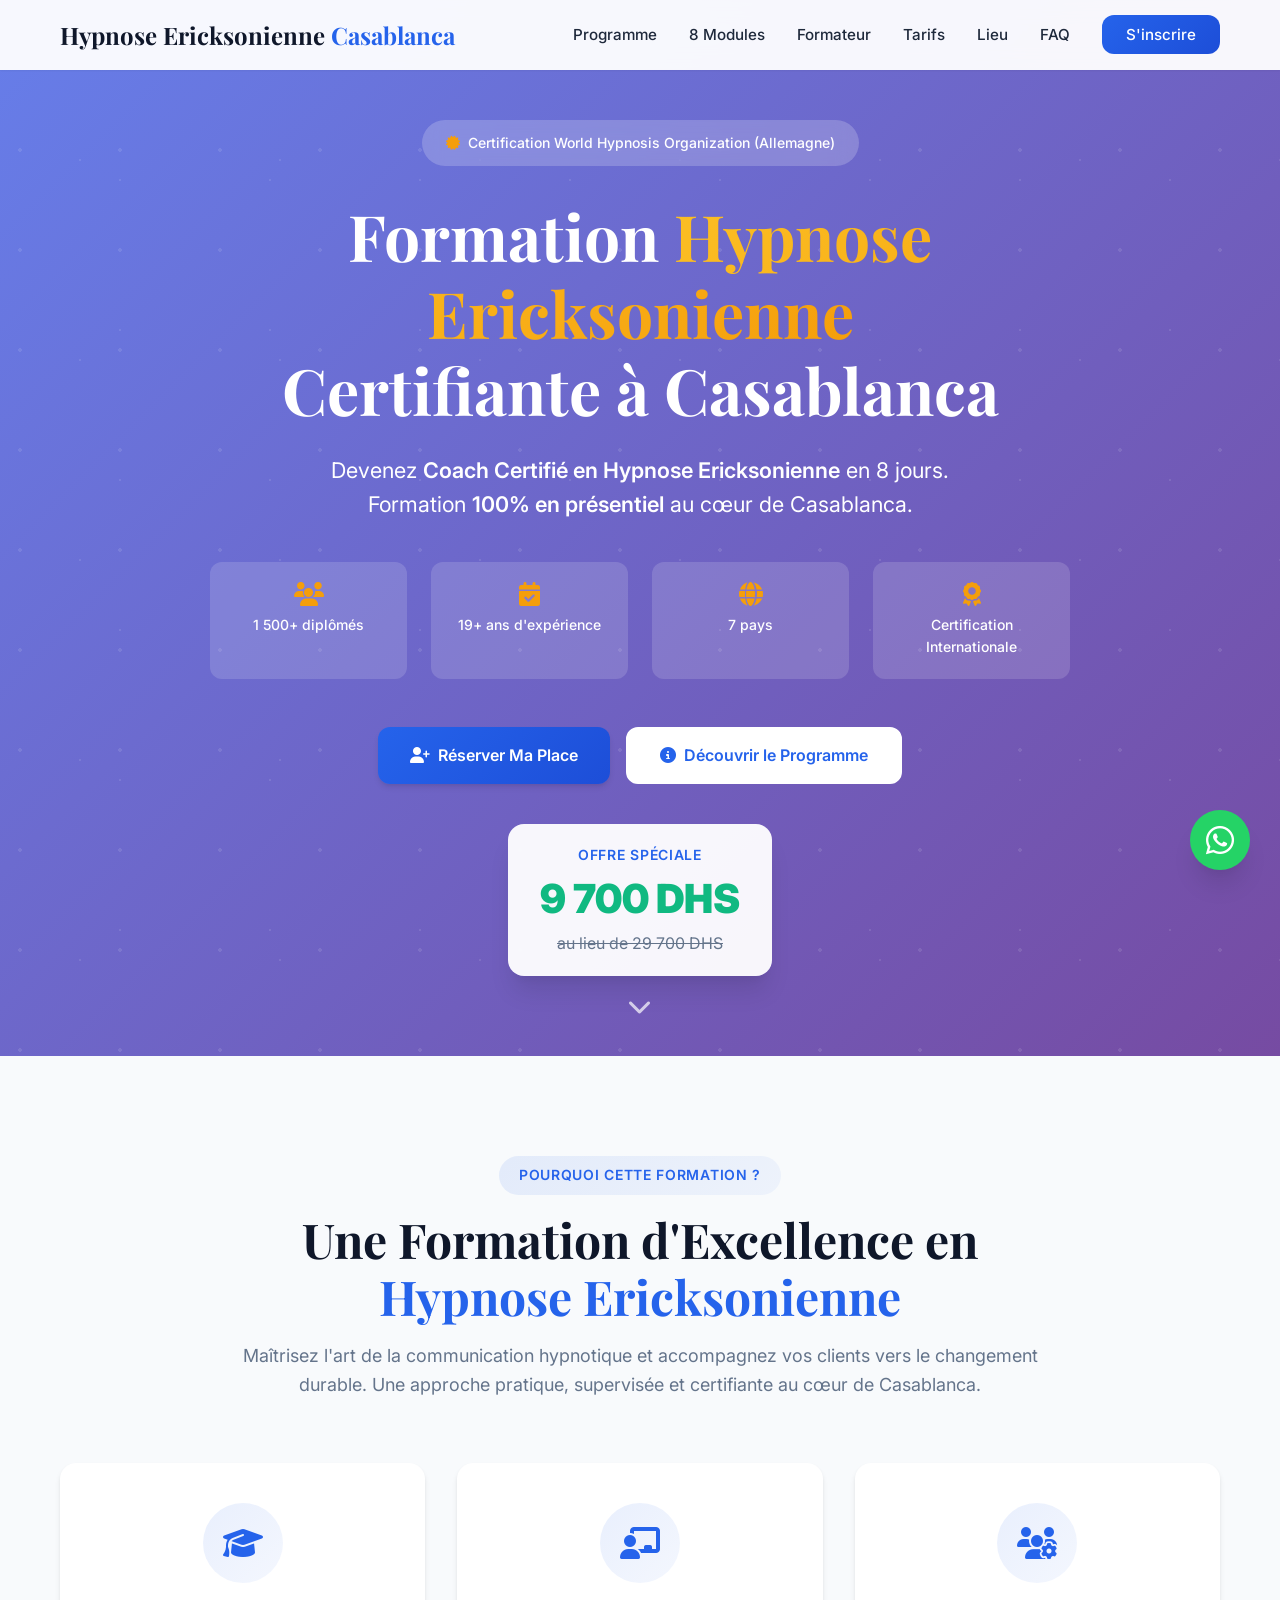
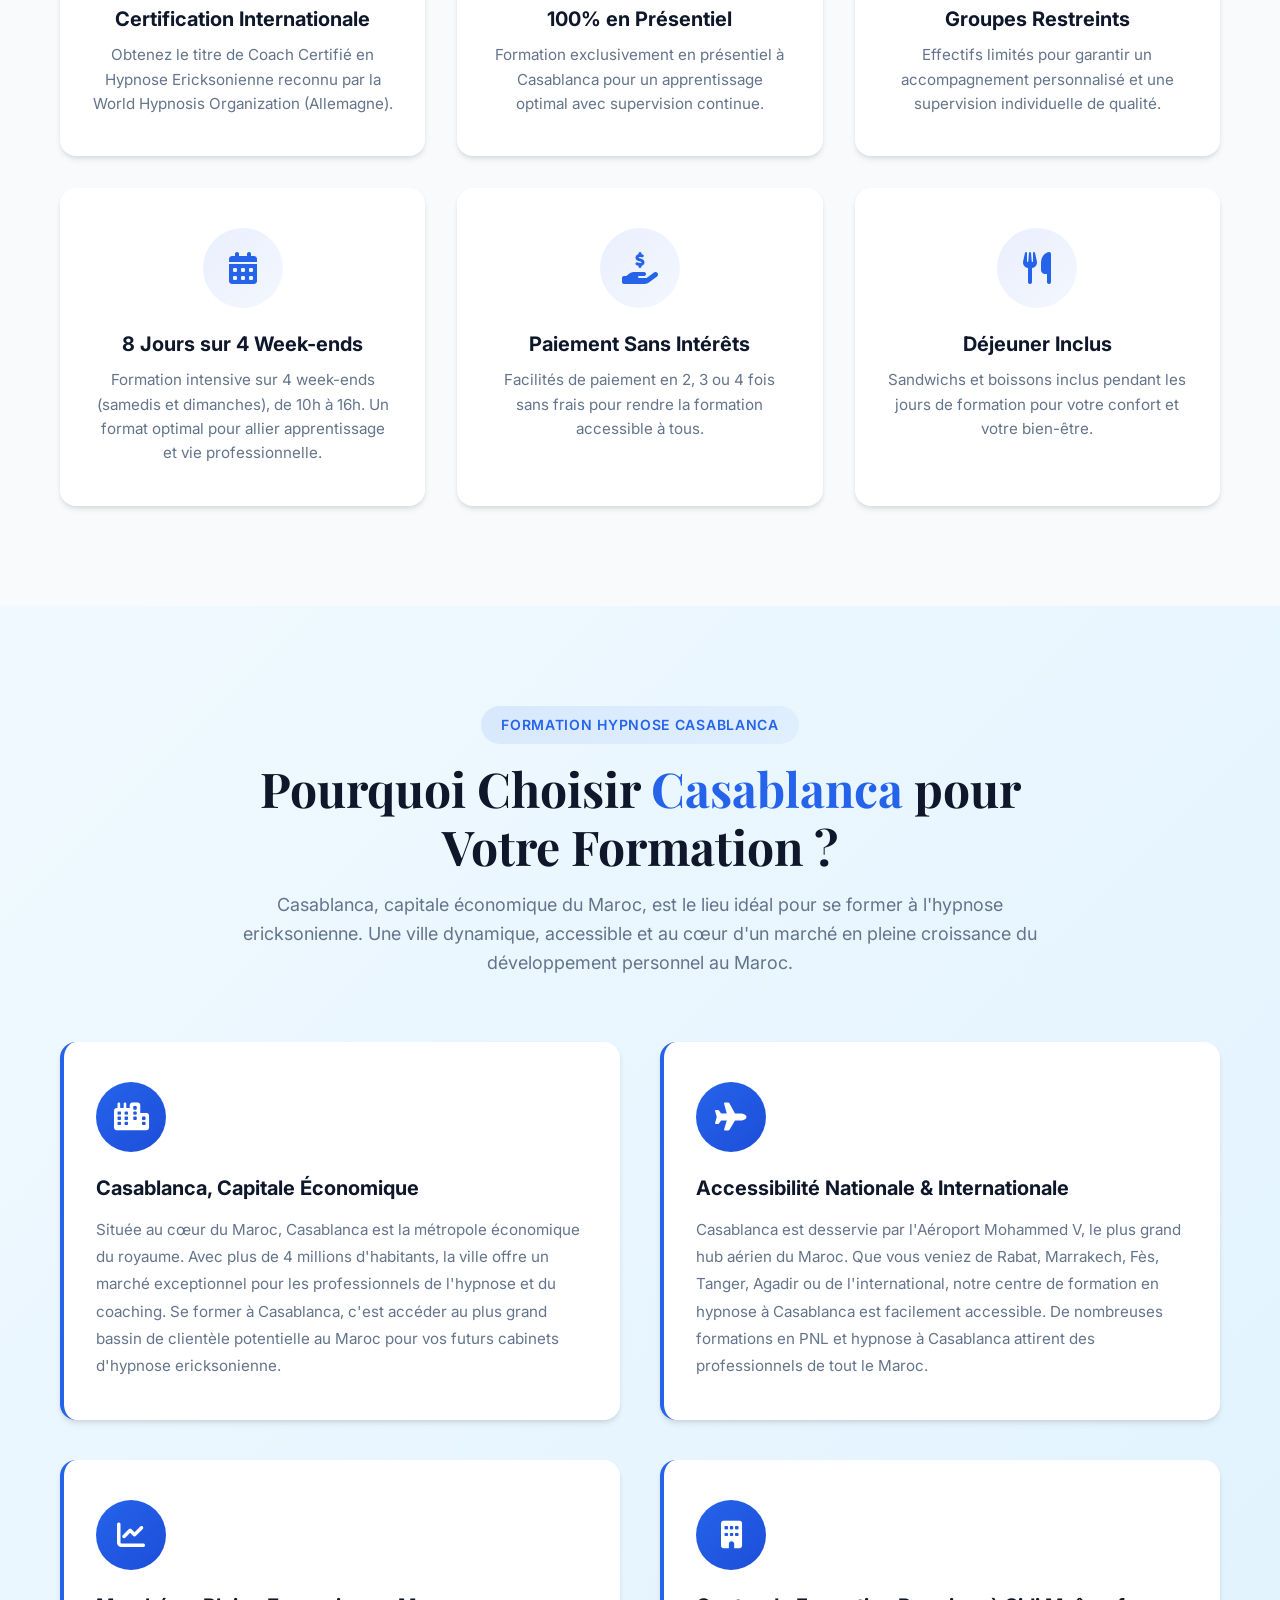
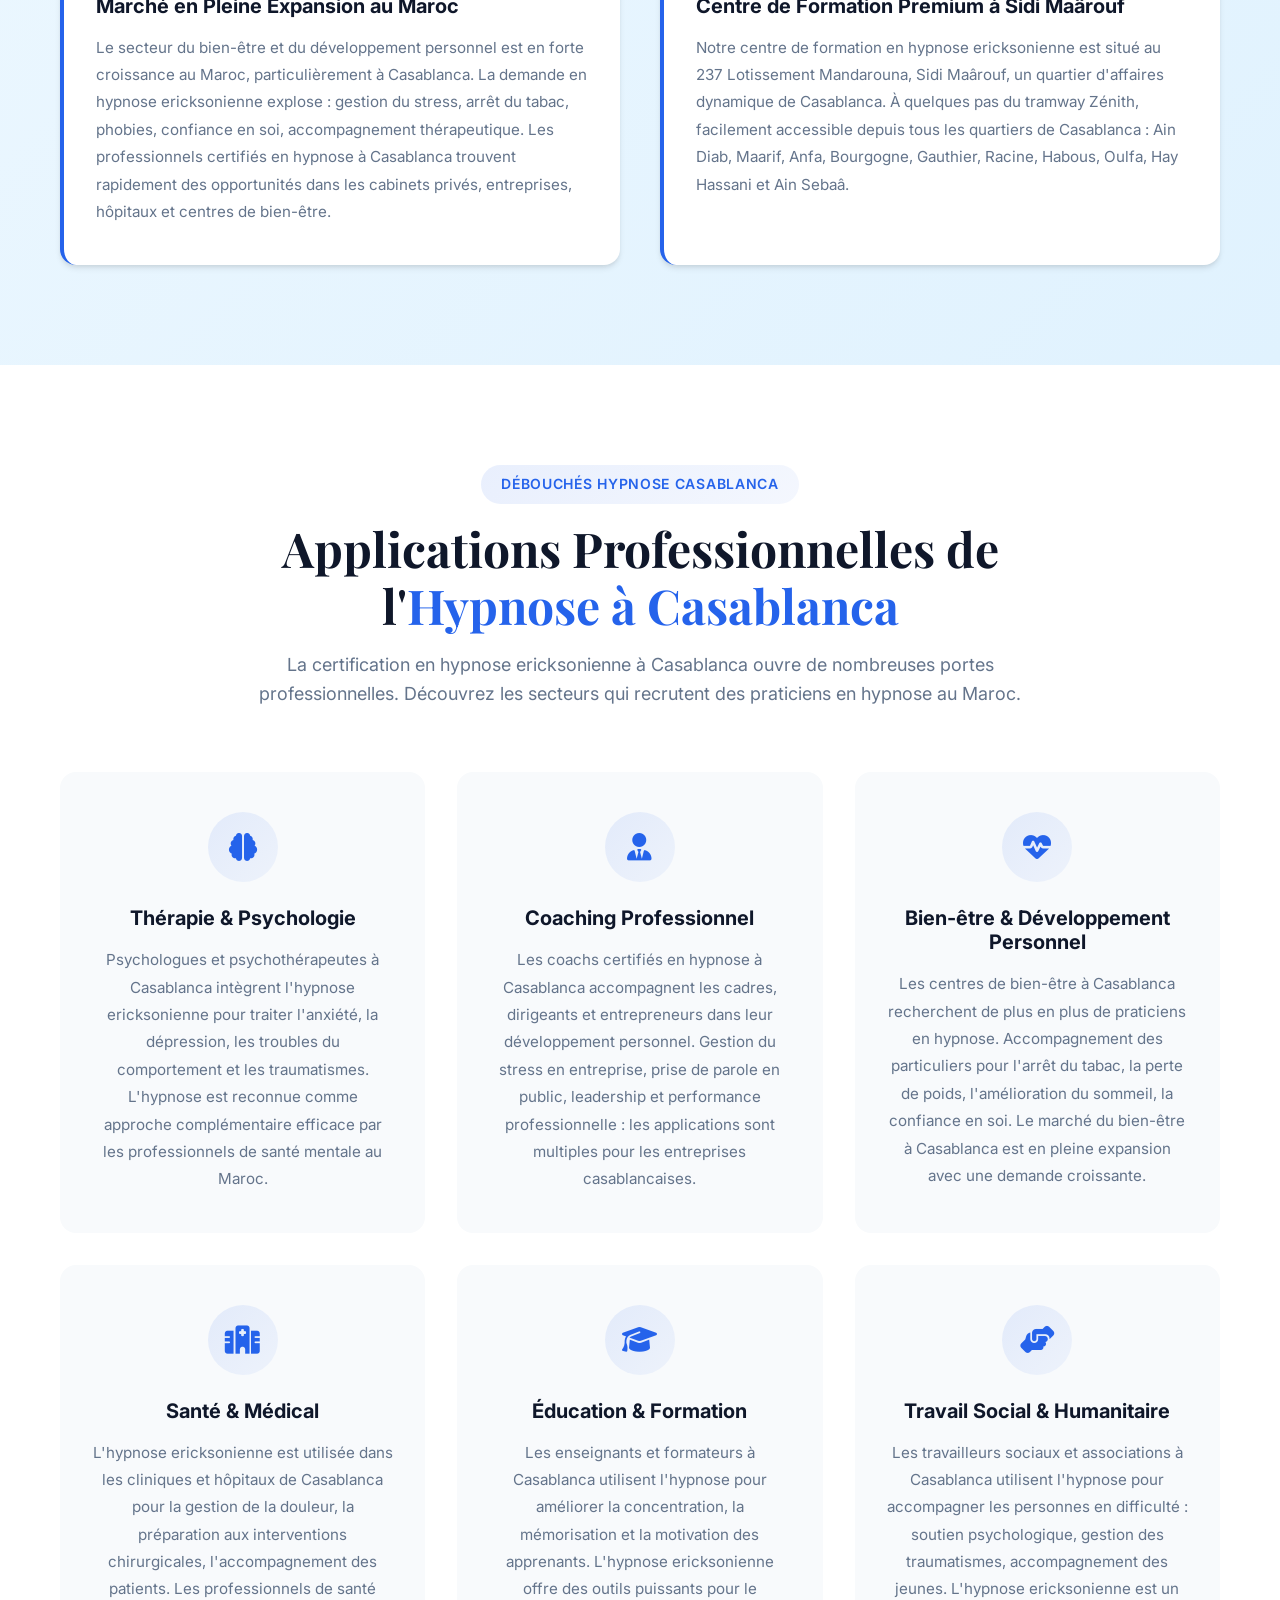
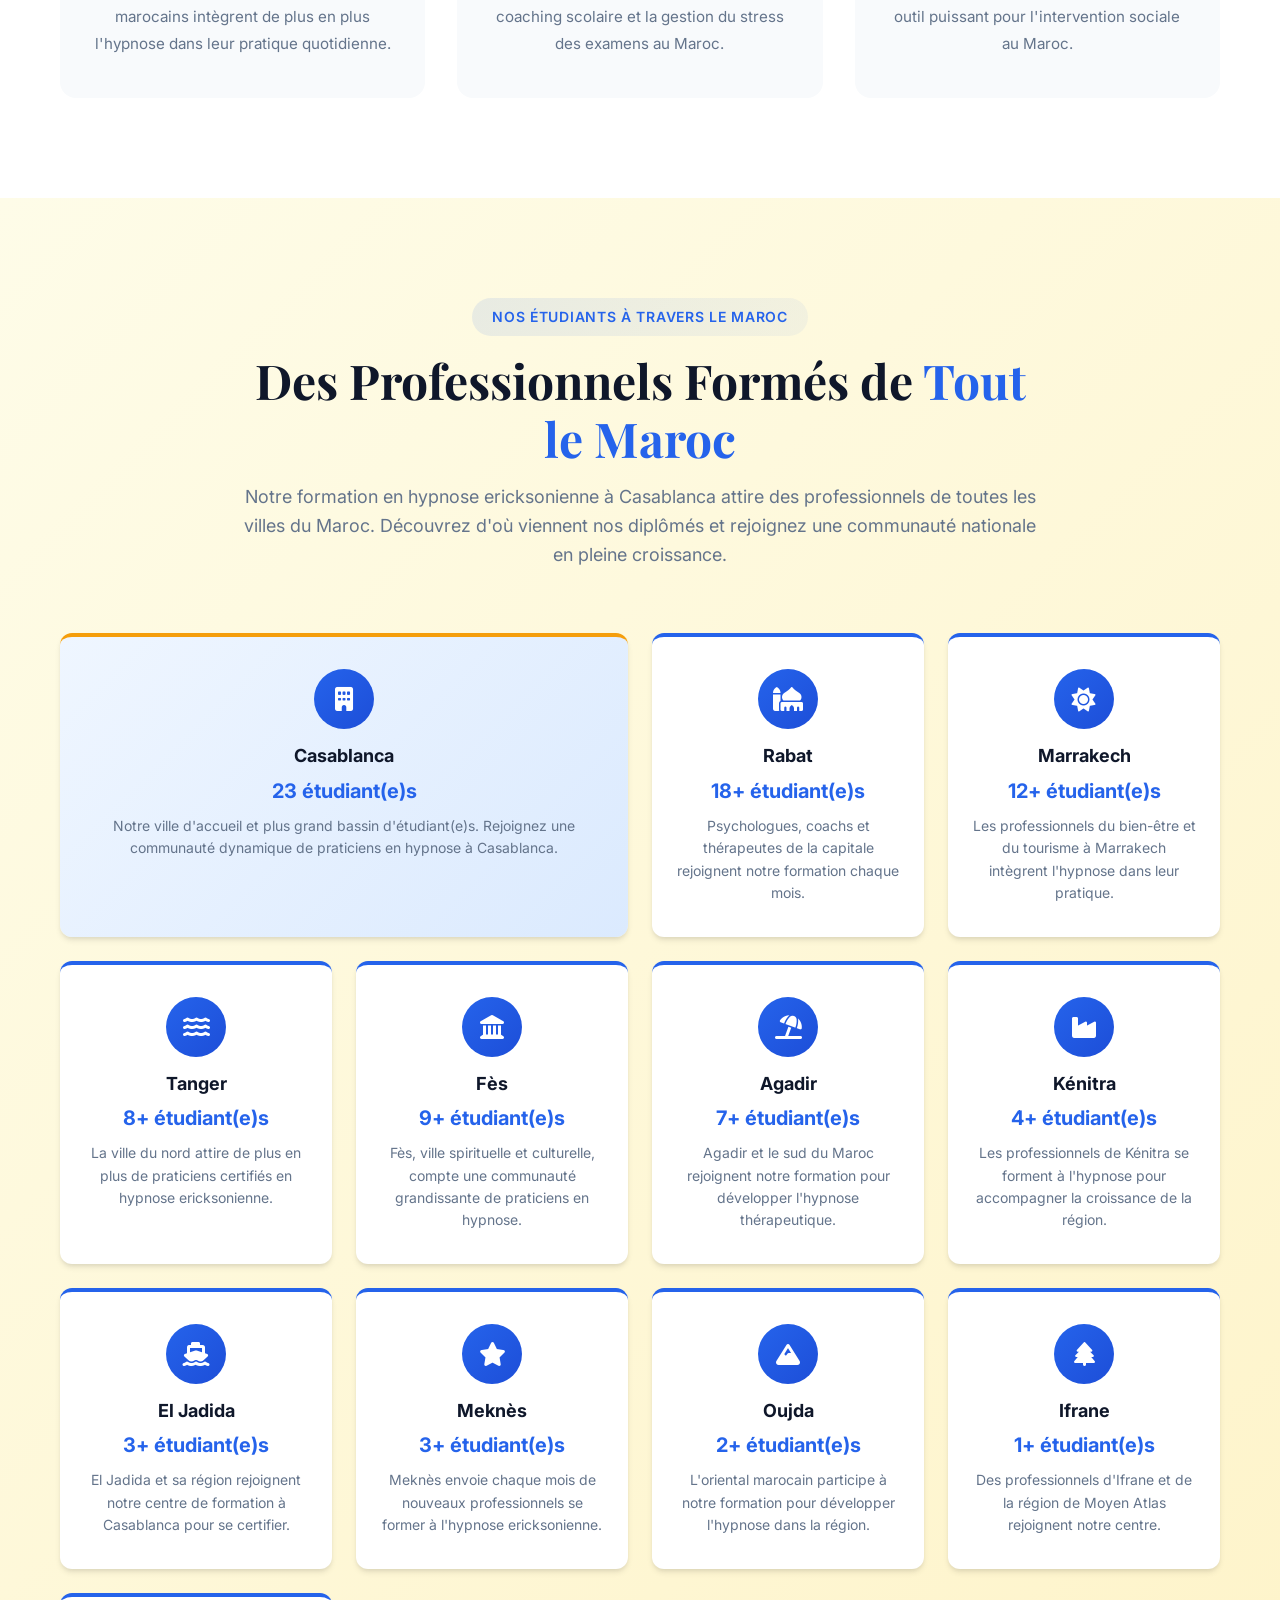
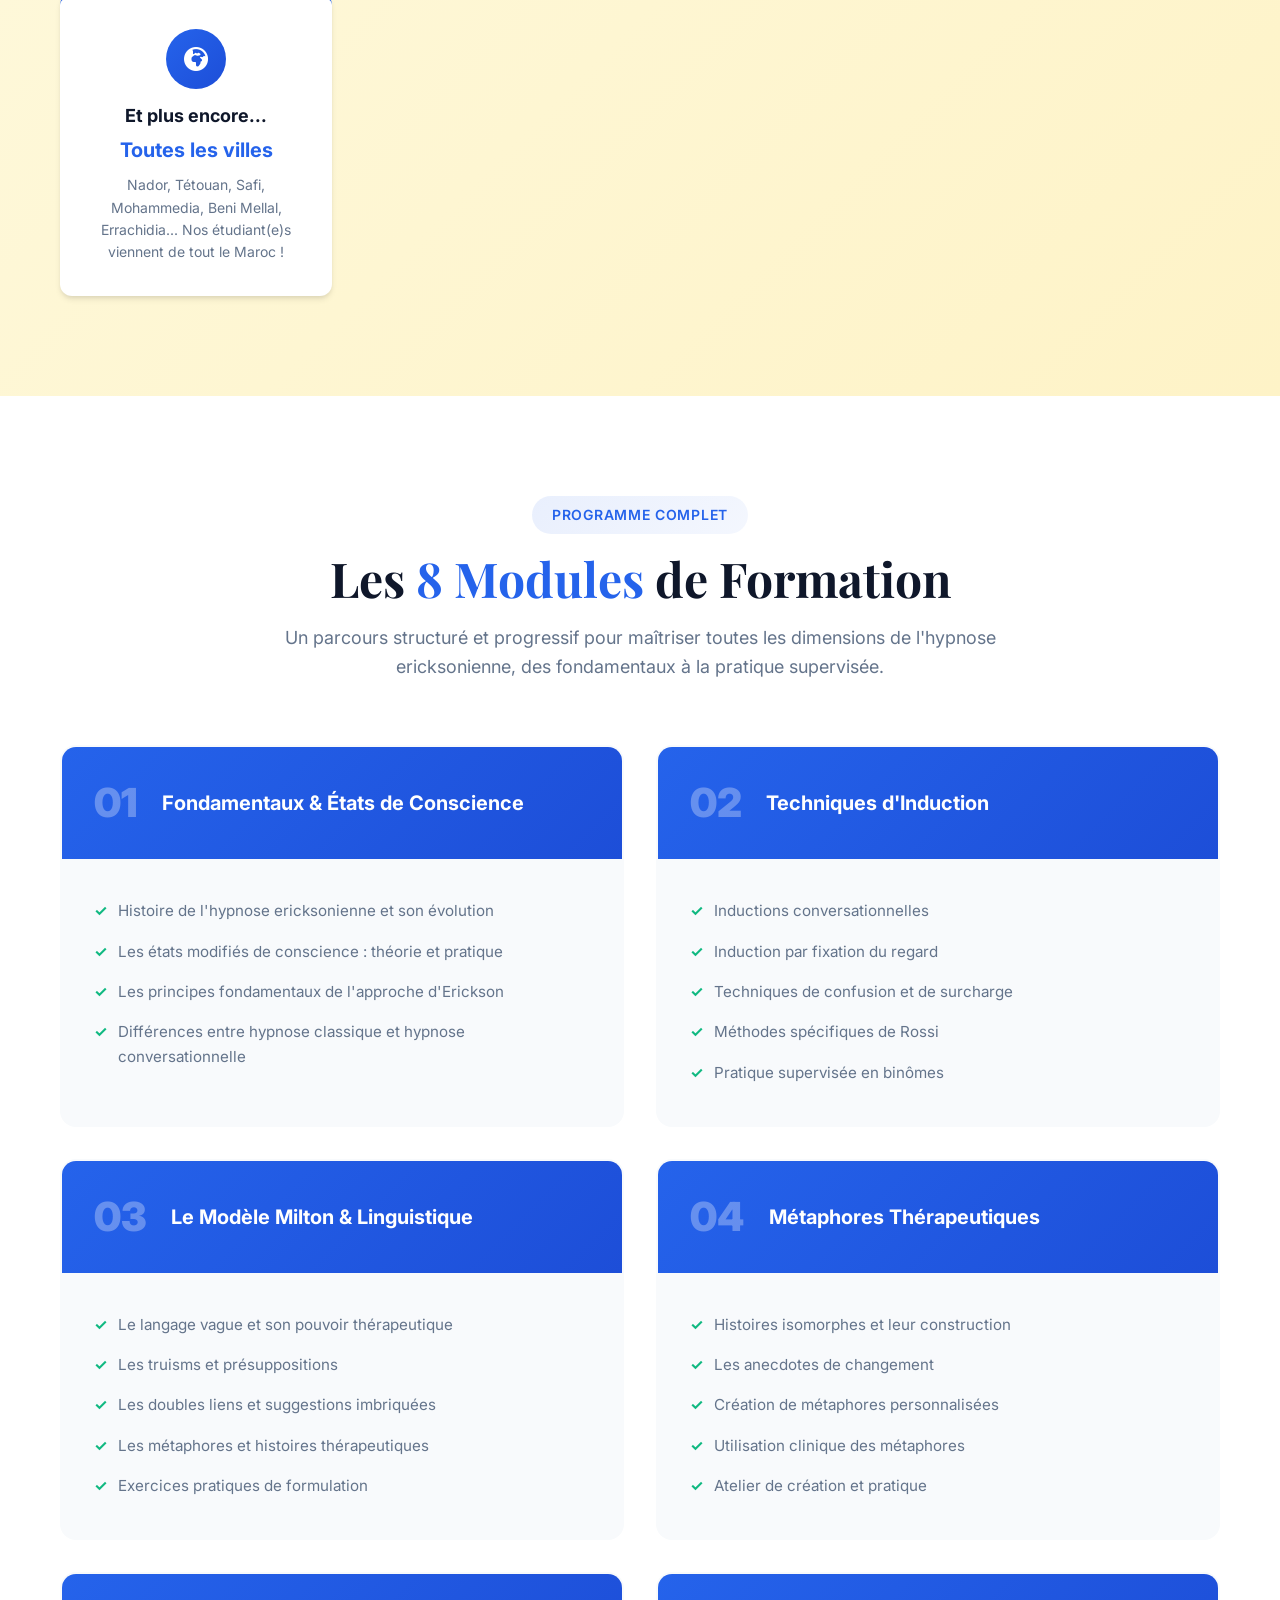
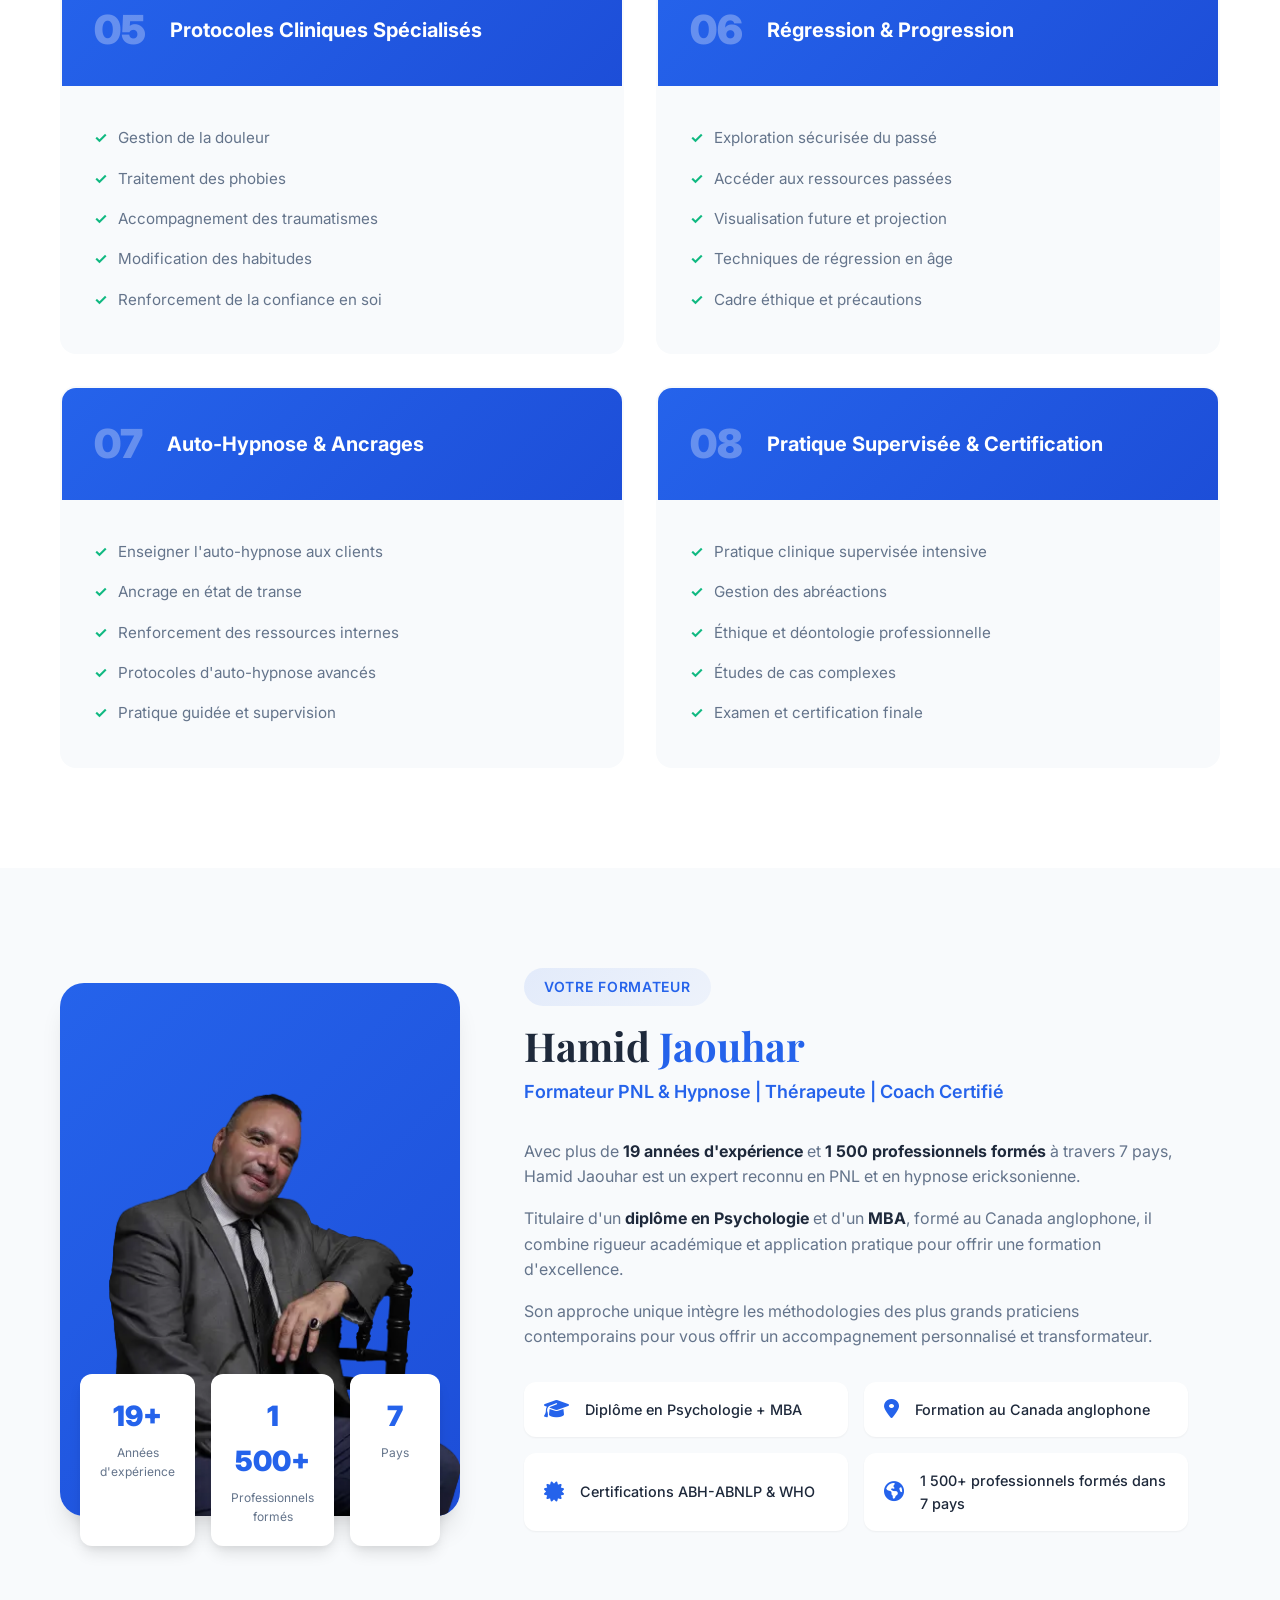
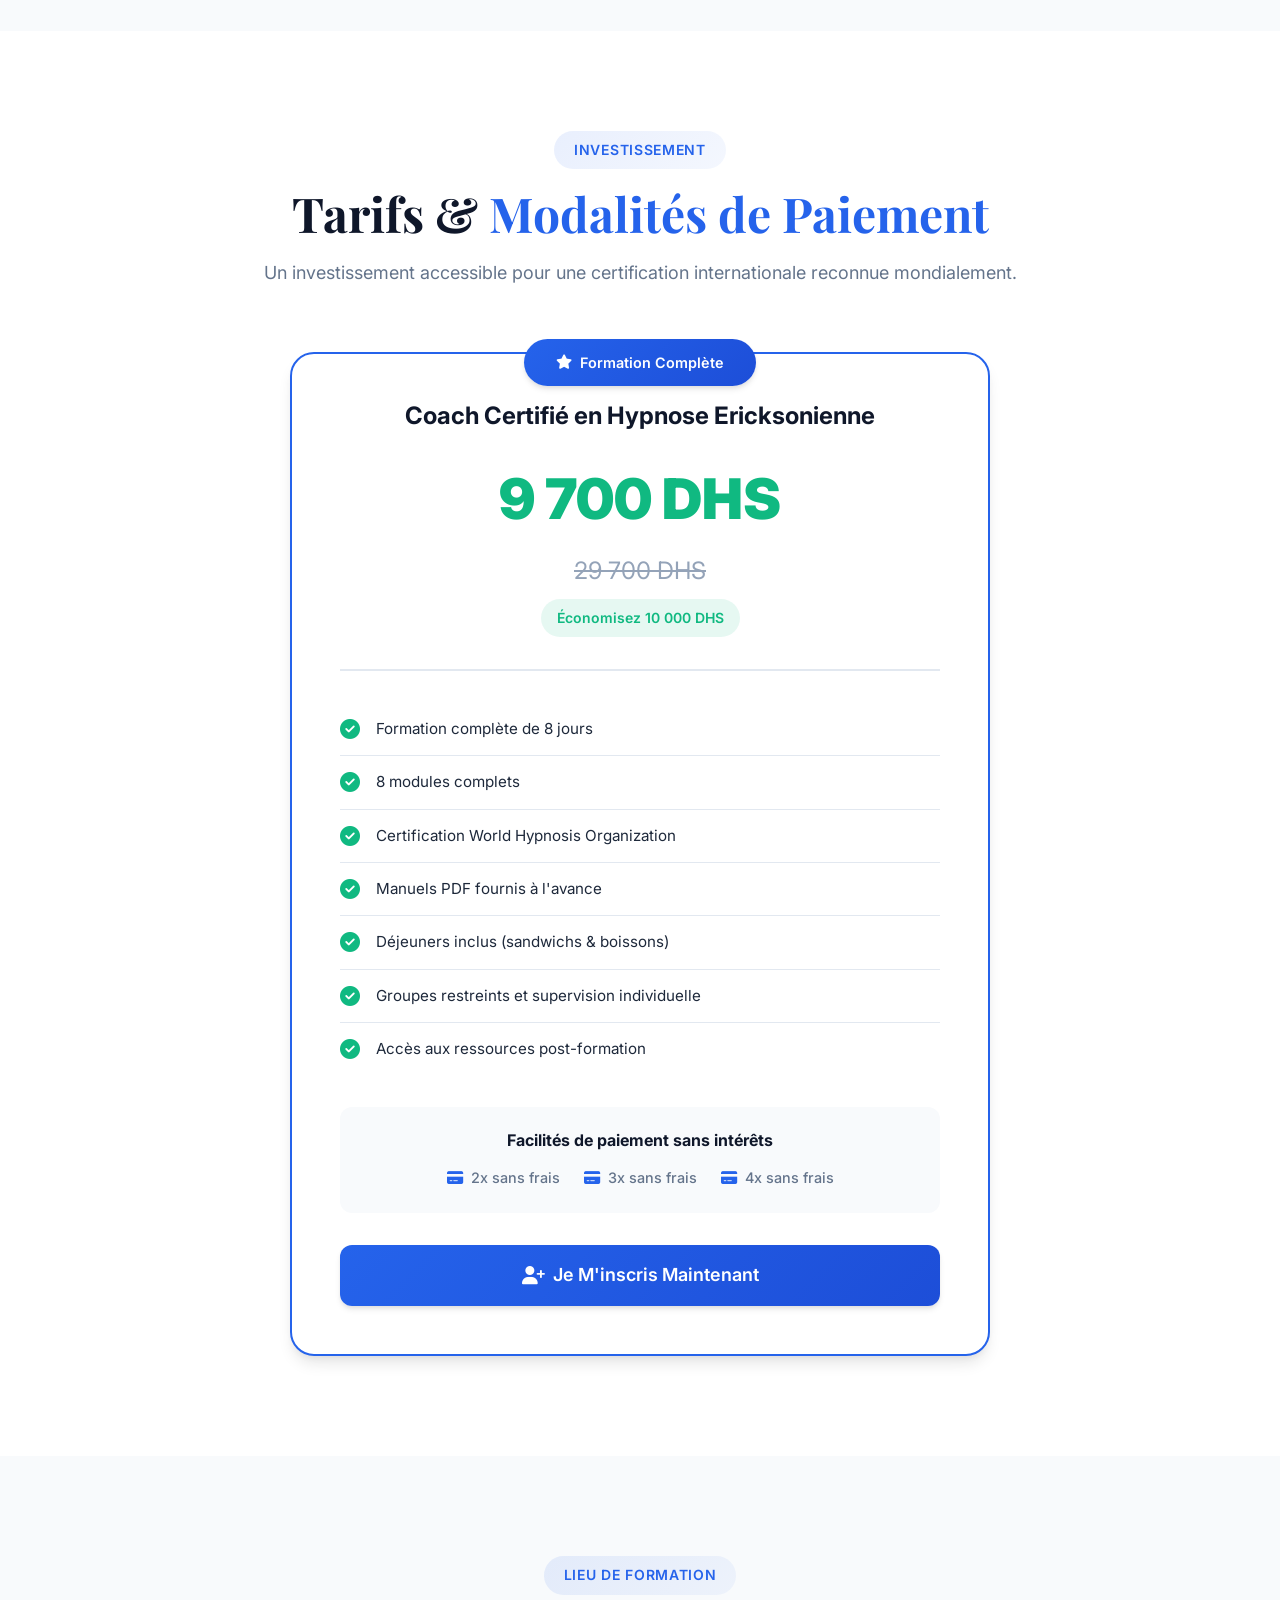
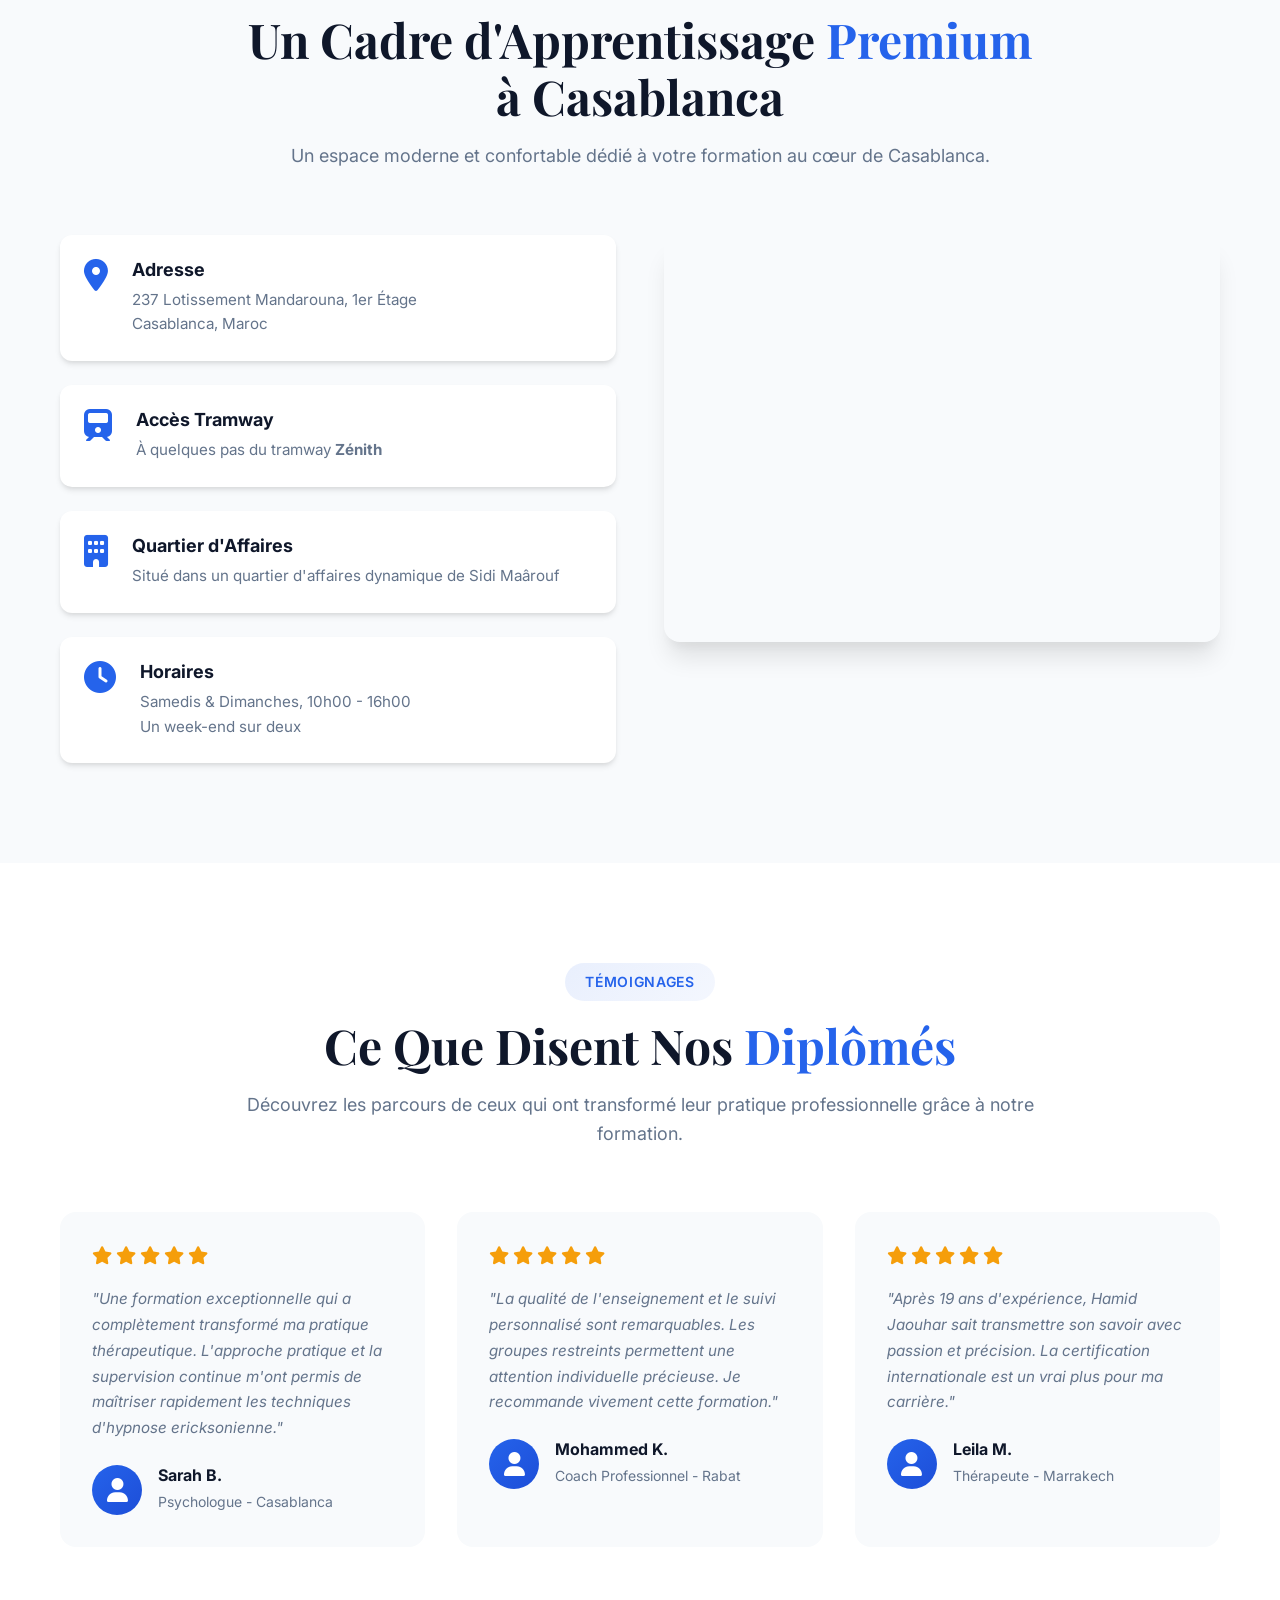
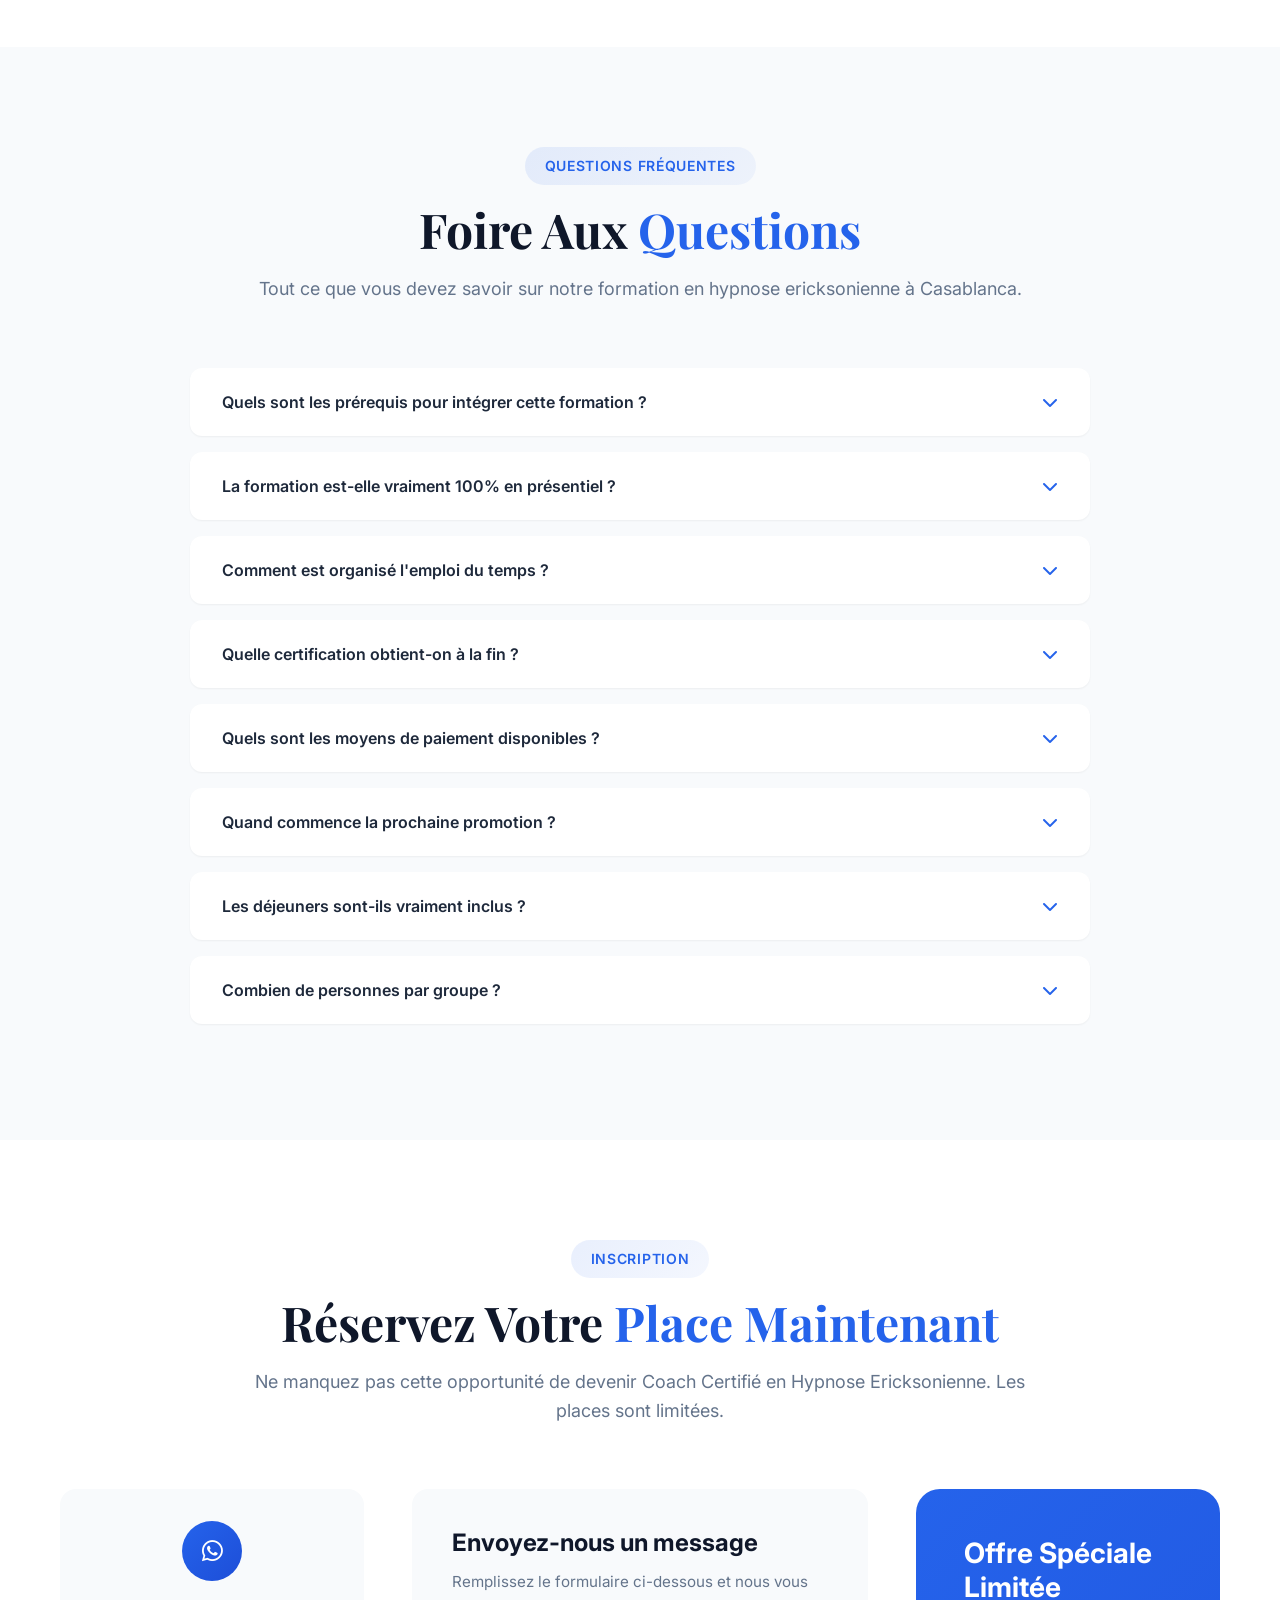
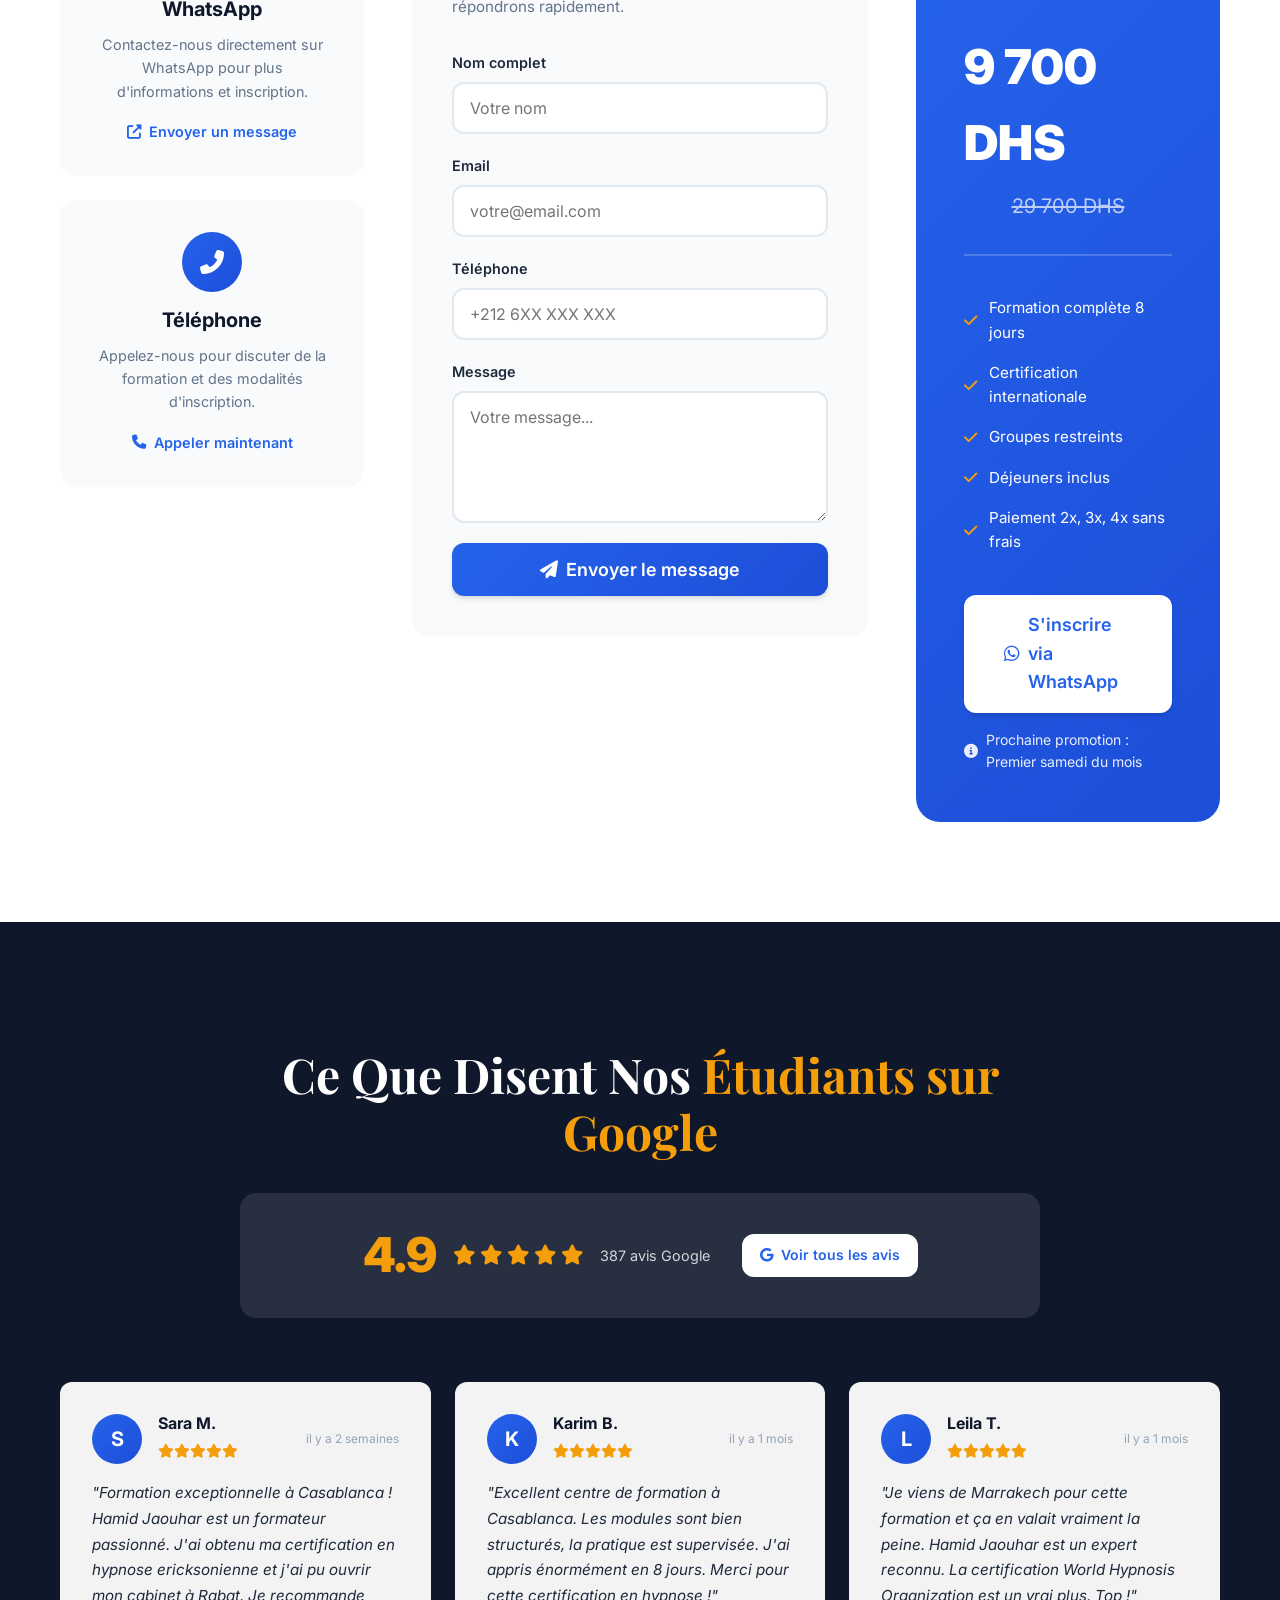
==== site-complet.html @ 520e3ab7 "Update trainer photo to new sitting photo Co-authored-by: Qwen-Coder <qwen-coder@alibabacloud.com>" ====
<!DOCTYPE html>
<html lang="fr" dir="ltr">
<head>
    <meta charset="UTF-8">
    <meta name="viewport" content="width=device-width, initial-scale=1.0">
    <meta name="description" content="Formation Certifiante en Hypnose Ericksonienne à Casablanca - 8 jours en présentiel. Certification World Hypnosis Organization. 9 700 DHS au lieu de 29 700 DHS. Inscription ouverte.">
    <meta name="keywords" content="formation hypnose ericksonienne casablanca, certification hypnose maroc, formation hypnose présentiel casablanca, hypnose ericksonienne formation certifiante, centre pnl casablanca, hamid jaouhar">
    <meta name="author" content="Hamid Jaouhar - Centre PNL Casablanca">
    <meta name="robots" content="index, follow">
    <meta name="geo.region" content="MA-06">
    <meta name="geo.placename" content="Casablanca">
    <meta name="geo.position" content="33.5138;-7.6653">
    <meta property="og:title" content="Formation Hypnose Ericksonienne Certifiante à Casablanca | 100% Présentiel">
    <meta property="og:description" content="Devenez Coach Certifié en Hypnose Ericksonienne en 8 jours. Formation en présentiel à Casablanca - Certification Internationale World Hypnosis Organization.">
    <meta property="og:type" content="website">
    <meta property="og:url" content="https://formationpnlcasablanca.com/hypnose-ericksonienne">
    <meta property="og:locale" content="fr_MA">
    <title>Formation Hypnose Ericksonienne Certifiante à Casablanca | 100% Présentiel</title>
    <link rel="canonical" href="https://formationpnlcasablanca.com/hypnose-ericksonienne">
    <link rel="preconnect" href="https://fonts.googleapis.com">
    <link rel="preconnect" href="https://fonts.gstatic.com" crossorigin>
    <link href="https://fonts.googleapis.com/css2?family=Inter:wght@300;400;500;600;700;800;900&family=Playfair+Display:wght@400;500;600;700&display=swap" rel="stylesheet">
    <link rel="stylesheet" href="https://cdnjs.cloudflare.com/ajax/libs/font-awesome/6.5.1/css/all.min.css">
    <style>
:root {
    --primary-color: #2563eb;
    --primary-dark: #1d4ed8;
    --primary-light: #3b82f6;
    --secondary-color: #0f172a;
    --accent-color: #f59e0b;
    --accent-dark: #d97706;
    --text-dark: #1e293b;
    --text-light: #64748b;
    --text-lighter: #94a3b8;
    --bg-light: #f8fafc;
    --bg-white: #ffffff;
    --border-color: #e2e8f0;
    --success-color: #10b981;
    --gradient-primary: linear-gradient(135deg, #2563eb 0%, #1d4ed8 100%);
    --gradient-hero: linear-gradient(135deg, rgba(15, 23, 42, 0.95) 0%, rgba(37, 99, 235, 0.85) 100%);
    --shadow-sm: 0 1px 2px 0 rgba(0, 0, 0, 0.05);
    --shadow-md: 0 4px 6px -1px rgba(0, 0, 0, 0.1), 0 2px 4px -1px rgba(0, 0, 0, 0.06);
    --shadow-lg: 0 10px 15px -3px rgba(0, 0, 0, 0.1), 0 4px 6px -2px rgba(0, 0, 0, 0.05);
    --shadow-xl: 0 20px 25px -5px rgba(0, 0, 0, 0.1), 0 10px 10px -5px rgba(0, 0, 0, 0.04);
    --radius-sm: 0.375rem;
    --radius-md: 0.5rem;
    --radius-lg: 0.75rem;
    --radius-xl: 1rem;
    --radius-2xl: 1.5rem;
    --transition: all 0.3s cubic-bezier(0.4, 0, 0.2, 1);
}
*, *::before, *::after { margin: 0; padding: 0; box-sizing: border-box; }
html { scroll-behavior: smooth; scroll-padding-top: 80px; }
body { font-family: 'Inter', -apple-system, BlinkMacSystemFont, 'Segoe UI', Roboto, sans-serif; color: var(--text-dark); line-height: 1.6; overflow-x: hidden; background: var(--bg-white); }
h1, h2, h3, h4, h5, h6 { font-family: 'Playfair Display', Georgia, serif; font-weight: 700; line-height: 1.2; }
a { text-decoration: none; color: inherit; transition: var(--transition); }
ul { list-style: none; }
img { max-width: 100%; display: block; }
.container { max-width: 1200px; margin: 0 auto; padding: 0 20px; }
.navbar { position: fixed; top: 0; left: 0; right: 0; z-index: 1000; background: rgba(255, 255, 255, 0.95); backdrop-filter: blur(10px); box-shadow: var(--shadow-sm); transition: var(--transition); }
.navbar.scrolled { box-shadow: var(--shadow-md); }
.nav-container { display: flex; justify-content: space-between; align-items: center; padding: 1rem 20px; }
.nav-brand a { font-family: 'Playfair Display', serif; font-size: 1.5rem; font-weight: 700; color: var(--secondary-color); }
.nav-brand span { color: var(--primary-color); }
.nav-menu { display: flex; align-items: center; gap: 2rem; }
.nav-menu a { color: var(--text-dark); font-weight: 500; font-size: 0.95rem; position: relative; }
.nav-menu a:hover { color: var(--primary-color); }
.nav-menu a::after { content: ''; position: absolute; bottom: -5px; left: 0; width: 0; height: 2px; background: var(--primary-color); transition: var(--transition); }
.nav-menu a:hover::after { width: 100%; }
.btn-nav { background: var(--gradient-primary); color: white !important; padding: 0.625rem 1.5rem; border-radius: var(--radius-lg); font-weight: 600; }
.btn-nav:hover { transform: translateY(-2px); box-shadow: var(--shadow-md); }
.btn-nav::after { display: none !important; }
.mobile-menu-btn { display: none; flex-direction: column; gap: 5px; background: none; border: none; cursor: pointer; padding: 0.5rem; }
.mobile-menu-btn span { width: 25px; height: 2px; background: var(--secondary-color); transition: var(--transition); }
.hero { position: relative; min-height: 100vh; display: flex; align-items: center; justify-content: center; padding: 120px 20px 80px; overflow: hidden; }
.hero-bg { position: absolute; top: 0; left: 0; right: 0; bottom: 0; z-index: -2; background: linear-gradient(135deg, #667eea 0%, #764ba2 100%); }
.hero-pattern { position: absolute; top: 0; left: 0; right: 0; bottom: 0; z-index: -1; opacity: 0.1; background-image: radial-gradient(circle at 20% 50%, white 2px, transparent 2px), radial-gradient(circle at 80% 20%, white 1px, transparent 1px), radial-gradient(circle at 40% 80%, white 1.5px, transparent 1.5px); background-size: 100px 100px, 150px 150px, 200px 200px; }
.hero-content { text-align: center; color: white; max-width: 900px; }
.hero-badge { display: inline-flex; align-items: center; gap: 0.5rem; background: rgba(255, 255, 255, 0.2); backdrop-filter: blur(10px); padding: 0.75rem 1.5rem; border-radius: 50px; font-size: 0.875rem; font-weight: 500; margin-bottom: 2rem; animation: fadeInDown 0.8s ease; }
.hero-badge i { color: var(--accent-color); }
.hero h1 { font-size: clamp(2.5rem, 5vw, 4rem); margin-bottom: 1.5rem; animation: fadeInUp 0.8s ease 0.2s both; }
.hero h1 .highlight { background: linear-gradient(135deg, #fbbf24, #f59e0b); -webkit-background-clip: text; -webkit-text-fill-color: transparent; background-clip: text; }
.hero-subtitle { font-size: clamp(1.1rem, 2vw, 1.35rem); margin-bottom: 2.5rem; opacity: 0.95; animation: fadeInUp 0.8s ease 0.4s both; }
.hero-subtitle strong { color: white; font-weight: 600; }
.hero-features { display: grid; grid-template-columns: repeat(4, 1fr); gap: 1.5rem; margin-bottom: 3rem; animation: fadeInUp 0.8s ease 0.6s both; }
.hero-feature { display: flex; flex-direction: column; align-items: center; gap: 0.5rem; background: rgba(255, 255, 255, 0.15); backdrop-filter: blur(10px); padding: 1.25rem; border-radius: var(--radius-lg); }
.hero-feature i { font-size: 1.5rem; color: var(--accent-color); }
.hero-feature span { font-size: 0.875rem; font-weight: 500; }
.hero-cta { display: flex; gap: 1rem; justify-content: center; flex-wrap: wrap; margin-bottom: 2.5rem; animation: fadeInUp 0.8s ease 0.8s both; }
.hero-promo { animation: fadeInUp 0.8s ease 1s both; }
.promo-badge { display: inline-flex; flex-direction: column; align-items: center; background: rgba(255, 255, 255, 0.95); padding: 1.25rem 2rem; border-radius: var(--radius-xl); box-shadow: var(--shadow-xl); }
.promo-label { font-size: 0.875rem; font-weight: 600; color: var(--primary-color); text-transform: uppercase; letter-spacing: 0.05em; }
.promo-price { font-size: 2.5rem; font-weight: 900; color: var(--success-color); font-family: 'Inter', sans-serif; }
.promo-original { font-size: 1rem; color: var(--text-light); text-decoration: line-through; }
.hero-scroll { position: absolute; bottom: 30px; left: 50%; transform: translateX(-50%); animation: bounce 2s infinite; }
.hero-scroll a { color: white; font-size: 1.5rem; opacity: 0.7; }
.btn { display: inline-flex; align-items: center; gap: 0.5rem; padding: 0.875rem 2rem; border-radius: var(--radius-lg); font-weight: 600; font-size: 1rem; transition: var(--transition); cursor: pointer; border: none; font-family: 'Inter', sans-serif; }
.btn-primary { background: var(--gradient-primary); color: white; box-shadow: var(--shadow-md); }
.btn-primary:hover { transform: translateY(-3px); box-shadow: var(--shadow-xl); }
.btn-secondary { background: white; color: var(--primary-color); border: 2px solid white; }
.btn-secondary:hover { background: rgba(255, 255, 255, 0.9); transform: translateY(-3px); }
.btn-large { padding: 1rem 2.5rem; font-size: 1.125rem; }
.btn-small { padding: 0.5rem 1rem; font-size: 0.875rem; }
section { padding: 100px 0; }
.section-header { text-align: center; max-width: 800px; margin: 0 auto 4rem; }
.section-tag { display: inline-block; background: linear-gradient(135deg, rgba(37, 99, 235, 0.1), rgba(37, 99, 235, 0.05)); color: var(--primary-color); padding: 0.5rem 1.25rem; border-radius: 50px; font-size: 0.875rem; font-weight: 600; text-transform: uppercase; letter-spacing: 0.05em; margin-bottom: 1rem; }
.section-header h2 { font-size: clamp(2rem, 4vw, 3rem); margin-bottom: 1rem; color: var(--secondary-color); }
.section-header h2 span { color: var(--primary-color); }
.section-header p { font-size: 1.125rem; color: var(--text-light); }
.programme { background: var(--bg-light); }
.programme-grid { display: grid; grid-template-columns: repeat(3, 1fr); gap: 2rem; }
.programme-card { background: white; padding: 2.5rem 2rem; border-radius: var(--radius-xl); box-shadow: var(--shadow-md); transition: var(--transition); text-align: center; }
.programme-card:hover { transform: translateY(-10px); box-shadow: var(--shadow-xl); }
.programme-icon { width: 80px; height: 80px; margin: 0 auto 1.5rem; background: linear-gradient(135deg, rgba(37, 99, 235, 0.1), rgba(37, 99, 235, 0.05)); border-radius: 50%; display: flex; align-items: center; justify-content: center; }
.programme-icon i { font-size: 2rem; color: var(--primary-color); }
.programme-card h3 { font-size: 1.25rem; margin-bottom: 0.75rem; color: var(--secondary-color); font-family: 'Inter', sans-serif; font-weight: 700; }
.programme-card p { color: var(--text-light); font-size: 0.95rem; }
.pourquoi-casablanca { background: linear-gradient(135deg, #f0f9ff 0%, #e0f2fe 100%); }
.avantages-grid { display: grid; grid-template-columns: repeat(2, 1fr); gap: 2.5rem; }
.avantage-card { background: white; padding: 2.5rem 2rem; border-radius: var(--radius-xl); box-shadow: var(--shadow-md); transition: var(--transition); border-left: 4px solid var(--primary-color); }
.avantage-card:hover { transform: translateY(-8px); box-shadow: var(--shadow-xl); }
.avantage-icon { width: 70px; height: 70px; margin-bottom: 1.5rem; background: var(--gradient-primary); border-radius: 50%; display: flex; align-items: center; justify-content: center; }
.avantage-icon i { font-size: 1.75rem; color: white; }
.avantage-card h3 { font-size: 1.25rem; margin-bottom: 1rem; color: var(--secondary-color); font-family: 'Inter', sans-serif; font-weight: 700; }
.avantage-card p { color: var(--text-light); line-height: 1.8; font-size: 0.95rem; }
.applications { background: white; }
.applications-grid { display: grid; grid-template-columns: repeat(3, 1fr); gap: 2rem; }
.application-item { background: var(--bg-light); padding: 2.5rem 2rem; border-radius: var(--radius-xl); transition: var(--transition); text-align: center; }
.application-item:hover { transform: translateY(-8px); box-shadow: var(--shadow-lg); background: white; }
.application-icon { width: 70px; height: 70px; margin: 0 auto 1.5rem; background: linear-gradient(135deg, rgba(37, 99, 235, 0.1), rgba(37, 99, 235, 0.05)); border-radius: 50%; display: flex; align-items: center; justify-content: center; }
.application-icon i { font-size: 1.75rem; color: var(--primary-color); }
.application-item h3 { font-size: 1.25rem; margin-bottom: 1rem; color: var(--secondary-color); font-family: 'Inter', sans-serif; font-weight: 700; }
.application-item p { color: var(--text-light); line-height: 1.8; font-size: 0.95rem; }
.villes-maroc { background: linear-gradient(135deg, #fefce8 0%, #fef3c7 100%); }
.villes-grid { display: grid; grid-template-columns: repeat(4, 1fr); gap: 1.5rem; }
.ville-card { background: white; padding: 2rem 1.5rem; border-radius: var(--radius-lg); text-align: center; box-shadow: var(--shadow-md); transition: var(--transition); border-top: 4px solid var(--primary-color); }
.ville-card.featured { grid-column: span 2; border-top-color: var(--accent-color); background: linear-gradient(135deg, #eff6ff, #dbeafe); }
.ville-card:hover { transform: translateY(-5px); box-shadow: var(--shadow-lg); }
.ville-icon { width: 60px; height: 60px; margin: 0 auto 1rem; background: var(--gradient-primary); border-radius: 50%; display: flex; align-items: center; justify-content: center; }
.ville-icon i { font-size: 1.5rem; color: white; }
.ville-card h3 { font-size: 1.125rem; margin-bottom: 0.5rem; color: var(--secondary-color); font-family: 'Inter', sans-serif; font-weight: 700; }
.ville-count { font-size: 1.25rem; font-weight: 700; color: var(--primary-color); margin-bottom: 0.5rem; font-family: 'Inter', sans-serif; }
.ville-desc { font-size: 0.875rem; color: var(--text-light); line-height: 1.6; }
.modules { background: white; }
.modules-grid { display: grid; grid-template-columns: repeat(2, 1fr); gap: 2rem; }
.module-card { background: var(--bg-light); border-radius: var(--radius-xl); overflow: hidden; transition: var(--transition); border: 2px solid transparent; }
.module-card:hover { border-color: var(--primary-color); transform: translateY(-5px); box-shadow: var(--shadow-lg); }
.module-header { background: var(--gradient-primary); padding: 1.5rem 2rem; display: flex; align-items: center; gap: 1.5rem; }
.module-number { font-size: 2.5rem; font-weight: 900; color: rgba(255, 255, 255, 0.3); font-family: 'Inter', sans-serif; }
.module-header h3 { color: white; font-size: 1.25rem; font-family: 'Inter', sans-serif; font-weight: 700; }
.module-content { padding: 2rem; }
.module-content ul { list-style: none; }
.module-content li { padding: 0.5rem 0; padding-left: 1.5rem; position: relative; color: var(--text-light); font-size: 0.95rem; }
.module-content li::before { content: '✓'; position: absolute; left: 0; color: var(--success-color); font-weight: 700; }
.formateur { background: var(--bg-light); }
.formateur-wrapper { display: grid; grid-template-columns: 400px 1fr; gap: 4rem; align-items: center; }
.formateur-image { position: relative; }
.image-frame { background: var(--gradient-primary); border-radius: var(--radius-2xl); aspect-ratio: 3/4; display: flex; align-items: center; justify-content: center; box-shadow: var(--shadow-xl); overflow: hidden; }
.image-frame img { width: 100%; height: 100%; object-fit: cover; object-position: center top; }
.image-frame i { font-size: 8rem; color: rgba(255, 255, 255, 0.3); }
.formateur-stats { position: absolute; bottom: -30px; left: 50%; transform: translateX(-50%); display: flex; gap: 1rem; width: 90%; }
.stat { flex: 1; background: white; padding: 1.25rem; border-radius: var(--radius-lg); text-align: center; box-shadow: var(--shadow-lg); }
.stat-number { display: block; font-size: 1.75rem; font-weight: 900; color: var(--primary-color); font-family: 'Inter', sans-serif; }
.stat-label { font-size: 0.75rem; color: var(--text-light); display: block; margin-top: 0.25rem; }
.formateur-content { padding-right: 2rem; }
.formateur-content .section-tag { margin-bottom: 1rem; }
.formateur-content h2 { font-size: 2.5rem; margin-bottom: 0.5rem; }
.formateur-content h2 span { color: var(--primary-color); }
.formateur-title { font-size: 1.125rem; color: var(--primary-color); font-weight: 600; margin-bottom: 2rem; font-family: 'Inter', sans-serif; }
.formateur-bio { margin-bottom: 2rem; }
.formateur-bio p { margin-bottom: 1rem; color: var(--text-light); font-size: 1rem; }
.formateur-bio strong { color: var(--text-dark); }
.formateur-credentials { display: grid; grid-template-columns: repeat(2, 1fr); gap: 1rem; }
.credential { display: flex; align-items: center; gap: 1rem; background: white; padding: 1rem 1.25rem; border-radius: var(--radius-lg); box-shadow: var(--shadow-sm); }
.credential i { color: var(--primary-color); font-size: 1.25rem; }
.credential span { font-size: 0.9rem; font-weight: 500; color: var(--text-dark); }
.tarifs { background: white; }
.tarifs-wrapper { max-width: 700px; margin: 0 auto; }
.tarif-card { background: white; border: 2px solid var(--border-color); border-radius: var(--radius-2xl); padding: 3rem; box-shadow: var(--shadow-lg); position: relative; }
.tarif-card.featured { border-color: var(--primary-color); }
.tarif-badge { position: absolute; top: -15px; left: 50%; transform: translateX(-50%); background: var(--gradient-primary); color: white; padding: 0.75rem 2rem; border-radius: 50px; display: flex; align-items: center; gap: 0.5rem; font-weight: 600; font-size: 0.9rem; box-shadow: var(--shadow-md); }
.tarif-header { text-align: center; margin-bottom: 2rem; padding-bottom: 2rem; border-bottom: 2px solid var(--border-color); }
.tarif-header h3 { font-size: 1.5rem; margin-bottom: 1.5rem; color: var(--secondary-color); font-family: 'Inter', sans-serif; }
.tarif-price { display: flex; flex-direction: column; align-items: center; gap: 0.5rem; }
.prix-reduit { font-size: 3.5rem; font-weight: 900; color: var(--success-color); font-family: 'Inter', sans-serif; }
.prix-original { font-size: 1.5rem; color: var(--text-lighter); text-decoration: line-through; }
.economie { background: rgba(16, 185, 129, 0.1); color: var(--success-color); padding: 0.5rem 1rem; border-radius: 50px; font-size: 0.875rem; font-weight: 600; }
.tarif-features { margin-bottom: 2rem; }
.feature-item { display: flex; align-items: center; gap: 1rem; padding: 0.875rem 0; border-bottom: 1px solid var(--border-color); }
.feature-item:last-child { border-bottom: none; }
.feature-item i { color: var(--success-color); font-size: 1.25rem; }
.feature-item span { color: var(--text-dark); font-size: 0.95rem; }
.tarif-payment { background: var(--bg-light); padding: 1.5rem; border-radius: var(--radius-lg); margin-bottom: 2rem; text-align: center; }
.tarif-payment h4 { font-size: 1rem; margin-bottom: 1rem; color: var(--secondary-color); font-family: 'Inter', sans-serif; }
.payment-options { display: flex; justify-content: center; gap: 1.5rem; }
.payment-option { display: flex; align-items: center; gap: 0.5rem; color: var(--text-light); font-size: 0.9rem; font-weight: 500; }
.payment-option i { color: var(--primary-color); }
.tarif-card .btn { width: 100%; justify-content: center; }
.lieu { background: var(--bg-light); }
.lieu-wrapper { display: grid; grid-template-columns: 1fr 1fr; gap: 3rem; align-items: start; }
.lieu-details { display: flex; flex-direction: column; gap: 1.5rem; }
.lieu-address, .lieu-tram, .lieu-quartier, .lieu-horaires { display: flex; gap: 1.5rem; background: white; padding: 1.5rem; border-radius: var(--radius-lg); box-shadow: var(--shadow-md); }
.lieu-address i, .lieu-tram i, .lieu-quartier i, .lieu-horaires i { font-size: 2rem; color: var(--primary-color); flex-shrink: 0; }
.lieu-address h3, .lieu-tram h3, .lieu-quartier h3, .lieu-horaires h3 { font-size: 1.125rem; margin-bottom: 0.5rem; color: var(--secondary-color); font-family: 'Inter', sans-serif; font-weight: 700; }
.lieu-address p, .lieu-tram p, .lieu-quartier p, .lieu-horaires p { color: var(--text-light); font-size: 0.95rem; }
.lieu-map { border-radius: var(--radius-xl); overflow: hidden; box-shadow: var(--shadow-xl); min-height: 400px; }
.lieu-map iframe { width: 100%; height: 100%; min-height: 400px; }
.testimonials { background: white; }
.testimonials-grid { display: grid; grid-template-columns: repeat(3, 1fr); gap: 2rem; }
.testimonial-card { background: var(--bg-light); padding: 2rem; border-radius: var(--radius-xl); transition: var(--transition); }
.testimonial-card:hover { transform: translateY(-5px); box-shadow: var(--shadow-lg); }
.testimonial-stars { margin-bottom: 1rem; }
.testimonial-stars i { color: var(--accent-color); font-size: 1.125rem; }
.testimonial-text { font-size: 0.95rem; color: var(--text-light); margin-bottom: 1.5rem; line-height: 1.7; font-style: italic; }
.testimonial-author { display: flex; align-items: center; gap: 1rem; }
.author-avatar { width: 50px; height: 50px; background: var(--gradient-primary); border-radius: 50%; display: flex; align-items: center; justify-content: center; }
.author-avatar i { color: white; font-size: 1.5rem; }
.author-info h4 { font-size: 1rem; margin-bottom: 0.25rem; color: var(--secondary-color); font-family: 'Inter', sans-serif; font-weight: 700; }
.author-info span { font-size: 0.875rem; color: var(--text-light); }
.faq { background: var(--bg-light); }
.faq-list { max-width: 900px; margin: 0 auto; }
.faq-item { background: white; border-radius: var(--radius-lg); margin-bottom: 1rem; overflow: hidden; box-shadow: var(--shadow-sm); }
.faq-question { width: 100%; display: flex; justify-content: space-between; align-items: center; padding: 1.5rem 2rem; background: none; border: none; cursor: pointer; font-size: 1rem; font-weight: 600; color: var(--text-dark); text-align: left; font-family: 'Inter', sans-serif; transition: var(--transition); }
.faq-question:hover { color: var(--primary-color); }
.faq-question i { transition: var(--transition); color: var(--primary-color); }
.faq-item.active .faq-question i { transform: rotate(180deg); }
.faq-answer { max-height: 0; overflow: hidden; transition: max-height 0.3s ease; }
.faq-item.active .faq-answer { max-height: 500px; }
.faq-answer { padding: 0 2rem; }
.faq-answer p { padding-bottom: 1.5rem; color: var(--text-light); line-height: 1.7; }
.google-reviews-section { padding: 4rem 0; border-bottom: 1px solid rgba(255, 255, 255, 0.1); }
.google-reviews-section .section-header h2 { color: white; }
.google-reviews-section .section-header h2 span { color: var(--accent-color); }
.google-rating { display: flex; align-items: center; justify-content: center; gap: 2rem; margin-top: 2rem; padding: 1.5rem; background: rgba(255, 255, 255, 0.1); border-radius: var(--radius-xl); }
.rating-score { display: flex; align-items: center; gap: 1rem; }
.rating-score .score { font-size: 3rem; font-weight: 900; color: var(--accent-color); font-family: 'Inter', sans-serif; }
.rating-score .stars { display: flex; gap: 0.25rem; }
.rating-score .stars i { color: var(--accent-color); font-size: 1.25rem; }
.review-count { color: rgba(255, 255, 255, 0.8); font-size: 0.9rem; }
.reviews-carousel { display: grid; grid-template-columns: repeat(3, 1fr); gap: 1.5rem; margin-top: 2rem; }
.review-item { background: rgba(255, 255, 255, 0.95); padding: 2rem; border-radius: var(--radius-lg); transition: var(--transition); }
.review-item:hover { transform: translateY(-5px); box-shadow: var(--shadow-lg); }
.review-header { display: flex; align-items: center; gap: 1rem; margin-bottom: 1rem; }
.reviewer-avatar { width: 50px; height: 50px; background: var(--gradient-primary); border-radius: 50%; display: flex; align-items: center; justify-content: center; }
.reviewer-avatar span { color: white; font-size: 1.25rem; font-weight: 700; }
.reviewer-info h4 { font-size: 1rem; margin-bottom: 0.25rem; color: var(--secondary-color); font-family: 'Inter', sans-serif; }
.review-stars i { color: var(--accent-color); font-size: 0.875rem; }
.review-date { font-size: 0.75rem; color: var(--text-lighter); margin-left: auto; }
.review-text { font-size: 0.95rem; color: var(--text-dark); line-height: 1.7; margin-bottom: 1rem; font-style: italic; }
.review-source { display: flex; align-items: center; gap: 0.5rem; color: var(--text-light); font-size: 0.8rem; }
.review-source i { color: #4285f4; }
.contact { background: white; }
.contact-wrapper { display: grid; grid-template-columns: 1fr 1.5fr 1fr; gap: 3rem; align-items: start; }
.contact-info { display: flex; flex-direction: column; gap: 1.5rem; }
.contact-form-wrapper { background: var(--bg-light); padding: 2.5rem; border-radius: var(--radius-xl); }
.contact-form-wrapper h3 { font-size: 1.5rem; margin-bottom: 0.75rem; color: var(--secondary-color); font-family: 'Inter', sans-serif; font-weight: 700; }
.contact-form-wrapper > p { color: var(--text-light); margin-bottom: 2rem; font-size: 0.95rem; }
.contact-form { display: flex; flex-direction: column; gap: 1.25rem; }
.form-group { display: flex; flex-direction: column; gap: 0.5rem; }
.form-group label { font-size: 0.9rem; font-weight: 600; color: var(--text-dark); }
.form-group input, .form-group textarea { padding: 0.875rem 1rem; border: 2px solid var(--border-color); border-radius: var(--radius-lg); font-size: 1rem; font-family: 'Inter', sans-serif; transition: var(--transition); background: white; }
.form-group input:focus, .form-group textarea:focus { outline: none; border-color: var(--primary-color); box-shadow: 0 0 0 3px rgba(37, 99, 235, 0.1); }
.form-group textarea { resize: vertical; min-height: 120px; }
.btn-full { width: 100%; justify-content: center; }
.contact-card { background: var(--bg-light); padding: 2rem; border-radius: var(--radius-xl); text-align: center; transition: var(--transition); }
.contact-card:hover { transform: translateY(-5px); box-shadow: var(--shadow-lg); }
.contact-icon { width: 60px; height: 60px; margin: 0 auto 1rem; background: var(--gradient-primary); border-radius: 50%; display: flex; align-items: center; justify-content: center; }
.contact-icon i { font-size: 1.5rem; color: white; }
.contact-card h3 { font-size: 1.25rem; margin-bottom: 0.75rem; color: var(--secondary-color); font-family: 'Inter', sans-serif; font-weight: 700; }
.contact-card p { font-size: 0.9rem; color: var(--text-light); margin-bottom: 1rem; }
.contact-link { display: inline-flex; align-items: center; gap: 0.5rem; color: var(--primary-color); font-weight: 600; font-size: 0.9rem; }
.contact-link:hover { gap: 0.75rem; }
.contact-cta { background: var(--gradient-primary); border-radius: var(--radius-2xl); padding: 3rem; color: white; }
.cta-content h3 { font-size: 1.75rem; margin-bottom: 1.5rem; font-family: 'Inter', sans-serif; }
.cta-price { display: flex; flex-direction: column; align-items: center; gap: 0.5rem; margin-bottom: 2rem; padding-bottom: 2rem; border-bottom: 2px solid rgba(255, 255, 255, 0.2); }
.price-current { font-size: 3rem; font-weight: 900; }
.price-original { font-size: 1.25rem; opacity: 0.7; text-decoration: line-through; }
.cta-benefits { margin-bottom: 2rem; }
.cta-benefits li { display: flex; align-items: center; gap: 0.75rem; padding: 0.5rem 0; font-size: 0.95rem; }
.cta-benefits li i { color: var(--accent-color); }
.contact-cta .btn { width: 100%; justify-content: center; background: white; color: var(--primary-color); margin-bottom: 1rem; }
.cta-note { display: flex; align-items: center; gap: 0.5rem; font-size: 0.875rem; opacity: 0.9; }
.footer { background: var(--secondary-color); color: white; padding: 60px 0 30px; }
.footer-container { max-width: 1200px; margin: 0 auto; }
.footer-grid { display: grid; grid-template-columns: 1.5fr 1fr 1fr 1.5fr; gap: 3rem; margin-bottom: 3rem; }
.footer-col h4 { font-size: 1.125rem; margin-bottom: 1.5rem; font-family: 'Inter', sans-serif; font-weight: 700; }
.footer-col p { color: rgba(255, 255, 255, 0.7); font-size: 0.9rem; margin-bottom: 1.5rem; }
.footer-certifications { display: flex; flex-direction: column; gap: 0.75rem; }
.certification { display: flex; align-items: center; gap: 0.75rem; color: rgba(255, 255, 255, 0.8); font-size: 0.9rem; }
.certification i { color: var(--accent-color); }
.footer-col ul { display: flex; flex-direction: column; gap: 0.75rem; }
.footer-col ul a { color: rgba(255, 255, 255, 0.7); font-size: 0.9rem; }
.footer-col ul a:hover { color: white; }
.footer-contact { margin-bottom: 1.5rem; }
.footer-contact li { display: flex; align-items: flex-start; gap: 0.75rem; color: rgba(255, 255, 255, 0.7); font-size: 0.9rem; margin-bottom: 0.75rem; }
.footer-contact li i { color: var(--accent-color); margin-top: 0.25rem; }
.footer-contact a { color: rgba(255, 255, 255, 0.7); }
.footer-contact a:hover { color: white; }
.footer-social { display: flex; gap: 1rem; }
.footer-social a { width: 40px; height: 40px; background: rgba(255, 255, 255, 0.1); border-radius: 50%; display: flex; align-items: center; justify-content: center; transition: var(--transition); }
.footer-social a:hover { background: var(--primary-color); transform: translateY(-3px); }
.footer-bottom { border-top: 1px solid rgba(255, 255, 255, 0.1); padding-top: 2rem; text-align: center; color: rgba(255, 255, 255, 0.5); font-size: 0.875rem; }
.footer-arabic { padding: 3rem 0 2rem; border-bottom: 1px solid rgba(255, 255, 255, 0.1); direction: rtl; text-align: right; }
.footer-arabic h4 { color: var(--accent-color); font-size: 1.25rem; margin-bottom: 2rem; font-family: 'Inter', sans-serif; }
.legal-grid { display: grid; grid-template-columns: repeat(2, 1fr); gap: 2rem; }
.legal-item { background: rgba(255, 255, 255, 0.05); padding: 1.5rem; border-radius: var(--radius-lg); }
.legal-item h5 { color: var(--accent-color); font-size: 1rem; margin-bottom: 0.75rem; font-family: 'Inter', sans-serif; }
.legal-item p { color: rgba(255, 255, 255, 0.8); font-size: 0.9rem; line-height: 1.8; font-family: 'Inter', sans-serif; }
.whatsapp-float { position: fixed; bottom: 30px; right: 30px; width: 60px; height: 60px; background: #25d366; border-radius: 50%; display: flex; align-items: center; justify-content: center; box-shadow: var(--shadow-xl); z-index: 999; transition: var(--transition); }
.whatsapp-float i { font-size: 2rem; color: white; }
.whatsapp-float:hover { transform: scale(1.1); box-shadow: 0 10px 30px rgba(37, 211, 102, 0.4); }
@keyframes fadeInUp { from { opacity: 0; transform: translateY(30px); } to { opacity: 1; transform: translateY(0); } }
@keyframes fadeInDown { from { opacity: 0; transform: translateY(-30px); } to { opacity: 1; transform: translateY(0); } }
@keyframes bounce { 0%, 100% { transform: translateX(-50%) translateY(0); } 50% { transform: translateX(-50%) translateY(-10px); } }
@media (max-width: 1024px) {
    .formateur-wrapper { grid-template-columns: 1fr; gap: 3rem; }
    .formateur-image { max-width: 400px; margin: 0 auto; }
    .footer-grid { grid-template-columns: repeat(2, 1fr); }
}
@media (max-width: 768px) {
    .mobile-menu-btn { display: flex; }
    .nav-menu { position: fixed; top: 70px; left: -100%; width: 100%; background: white; flex-direction: column; padding: 2rem; box-shadow: var(--shadow-lg); transition: var(--transition); }
    .nav-menu.active { left: 0; }
    .hero-features { grid-template-columns: repeat(2, 1fr); }
    .programme-grid { grid-template-columns: 1fr; }
    .modules-grid { grid-template-columns: 1fr; }
    .testimonials-grid { grid-template-columns: 1fr; }
    .contact-wrapper { grid-template-columns: 1fr; }
    .contact-info { grid-template-columns: repeat(2, 1fr); flex-direction: row; }
    .contact-form-wrapper { padding: 2rem 1.5rem; }
    .lieu-wrapper { grid-template-columns: 1fr; }
    .footer-grid { grid-template-columns: 1fr; }
    .formateur-credentials { grid-template-columns: 1fr; }
    .avantages-grid { grid-template-columns: 1fr; }
    .applications-grid { grid-template-columns: repeat(2, 1fr); }
    .villes-grid { grid-template-columns: repeat(2, 1fr); }
    .ville-card.featured { grid-column: span 2; }
    .reviews-carousel { grid-template-columns: 1fr; }
    .legal-grid { grid-template-columns: 1fr; }
    .google-rating { flex-direction: column; gap: 1rem; }
}
@media (max-width: 480px) {
    .hero h1 { font-size: 2rem; }
    .hero-features { grid-template-columns: 1fr; }
    .hero-cta { flex-direction: column; }
    .promo-price { font-size: 2rem; }
    .prix-reduit { font-size: 2.5rem; }
    .tarif-card { padding: 2rem 1.5rem; }
    .payment-options { flex-direction: column; gap: 0.75rem; }
    .contact-info { grid-template-columns: 1fr; flex-direction: column; }
    .applications-grid { grid-template-columns: 1fr; }
}
    </style>

    <!-- Schema.org Structured Data -->
    <script type="application/ld+json">
    {
      "@context": "https://schema.org",
      "@type": "Course",
      "name": "Formation Hypnose Ericksonienne Certifiante",
      "description": "Formation complète de 8 jours en Hypnose Ericksonienne menant au titre de Coach Certifié en Hypnose Ericksonienne. Formation 100% en présentiel à Casablanca.",
      "provider": {
        "@type": "Organization",
        "name": "Centre PNL Casablanca - Hamid Jaouhar",
        "address": {
          "@type": "PostalAddress",
          "streetAddress": "237 Lotissement Mandarouna, 1er Étage",
          "addressLocality": "Casablanca",
          "addressCountry": "MA"
        },
        "telephone": "+212600601878"
      },
      "courseMode": "Présentiel",
      "educationalLevel": "Certification Professionnelle",
      "inLanguage": "fr",
      "offers": {
        "@type": "Offer",
        "category": "Formation Hypnose Ericksonienne",
        "price": "9700",
        "priceCurrency": "MAD",
        "availability": "https://schema.org/InStock",
        "validFrom": "2026-04-01"
      }
    }
    </script>
    <script type="application/ld+json">
    {
      "@context": "https://schema.org",
      "@type": "LocalBusiness",
      "name": "Centre PNL Casablanca - Formation Hypnose Ericksonienne",
      "image": "https://formationpnlcasablanca.com/logo.png",
      "address": {
        "@type": "PostalAddress",
        "streetAddress": "237 Lotissement Mandarouna, 1er Étage",
        "addressLocality": "Casablanca",
        "addressCountry": "MA"
      },
      "geo": {
        "@type": "GeoCoordinates",
        "latitude": 33.5138,
        "longitude": -7.6653
      },
      "url": "https://formationpnlcasablanca.com",
      "telephone": "+212600601878",
      "openingHoursSpecification": {
        "@type": "OpeningHoursSpecification",
        "dayOfWeek": ["Saturday", "Sunday"],
        "opens": "10:00",
        "closes": "16:00"
      },
      "eventSchedule": [
        {
          "@type": "Schedule",
          "name": "Session Janvier 2026",
          "startDate": "2026-01-03",
          "endDate": "2026-01-25",
          "scheduleTimezone": "Africa/Casablanca",
          "repeatFrequency": "weekly",
          "byDay": ["Saturday", "Sunday"]
        },
        {
          "@type": "Schedule",
          "name": "Session Février 2026",
          "startDate": "2026-02-07",
          "endDate": "2026-03-01",
          "scheduleTimezone": "Africa/Casablanca"
        },
        {
          "@type": "Schedule",
          "name": "Session Mars 2026",
          "startDate": "2026-03-07",
          "endDate": "2026-03-29",
          "scheduleTimezone": "Africa/Casablanca"
        }
      ],
      "aggregateRating": {
        "@type": "AggregateRating",
        "ratingValue": "4.9",
        "reviewCount": "387",
        "bestRating": "5"
      },
      "priceRange": "9700 MAD"
    }
    </script>
    <script type="application/ld+json">
    {
      "@context": "https://schema.org",
      "@type": "FAQPage",
      "mainEntity": [
        {
          "@type": "Question",
          "name": "Quels sont les prérequis pour intégrer cette formation hypnose à Casablanca ?",
          "acceptedAnswer": {
            "@type": "Answer",
            "text": "Aucun prérequis spécifique n'est nécessaire. Cette formation en hypnose ericksonienne à Casablanca est ouverte à tous les professionnels souhaitant développer leurs compétences."
          }
        },
        {
          "@type": "Question",
          "name": "La formation est-elle vraiment 100% en présentiel à Casablanca ?",
          "acceptedAnswer": {
            "@type": "Answer",
            "text": "Oui, absolument. La formation se déroule entièrement en présentiel au cœur de Casablanca, au 237 Lotissement Mandarouna, 1er Étage, Sidi Maârouf."
          }
        },
        {
          "@type": "Question",
          "name": "Comment est organisé l'emploi du temps de la formation hypnose ?",
          "acceptedAnswer": {
            "@type": "Answer",
            "text": "La formation de 8 jours est organisée sur 4 week-ends consécutifs (samedis et dimanches), de 10h00 à 16h00 à Casablanca."
          }
        }
      ]
    }
    </script>
</head>
<body>
    <!-- Navigation -->
    <nav class="navbar" id="navbar">
        <div class="container nav-container">
            <div class="nav-brand">
                <a href="#">Hypnose Ericksonienne <span>Casablanca</span></a>
            </div>
            <button class="mobile-menu-btn" aria-label="Menu">
                <span></span>
                <span></span>
                <span></span>
            </button>
            <ul class="nav-menu">
                <li><a href="#programme">Programme</a></li>
                <li><a href="#modules">8 Modules</a></li>
                <li><a href="#formateur">Formateur</a></li>
                <li><a href="#tarifs">Tarifs</a></li>
                <li><a href="#lieu">Lieu</a></li>
                <li><a href="#faq">FAQ</a></li>
                <li><a href="#contact" class="btn-nav">S'inscrire</a></li>
            </ul>
        </div>
    </nav>

    <!-- Hero Section -->
    <section class="hero" id="hero">
        <div class="hero-bg">
            <div class="hero-gradient"></div>
            <div class="hero-pattern"></div>
        </div>
        <div class="container hero-content">
            <div class="hero-badge">
                <i class="fas fa-certificate"></i>
                <span>Certification World Hypnosis Organization (Allemagne)</span>
            </div>
            <h1>
                Formation <span class="highlight">Hypnose Ericksonienne</span><br>
                Certifiante à Casablanca
            </h1>
            <p class="hero-subtitle">
                Devenez <strong>Coach Certifié en Hypnose Ericksonienne</strong> en 8 jours.<br>
                Formation <strong>100% en présentiel</strong> au cœur de Casablanca.
            </p>
            <div class="hero-features">
                <div class="hero-feature">
                    <i class="fas fa-users"></i>
                    <span>1 500+ diplômés</span>
                </div>
                <div class="hero-feature">
                    <i class="fas fa-calendar-check"></i>
                    <span>19+ ans d'expérience</span>
                </div>
                <div class="hero-feature">
                    <i class="fas fa-globe"></i>
                    <span>7 pays</span>
                </div>
                <div class="hero-feature">
                    <i class="fas fa-award"></i>
                    <span>Certification Internationale</span>
                </div>
            </div>
            <div class="hero-cta">
                <a href="#contact" class="btn btn-primary">
                    <i class="fas fa-user-plus"></i>
                    Réserver Ma Place
                </a>
                <a href="#programme" class="btn btn-secondary">
                    <i class="fas fa-info-circle"></i>
                    Découvrir le Programme
                </a>
            </div>
            <div class="hero-promo">
                <div class="promo-badge">
                    <span class="promo-label">Offre Spéciale</span>
                    <span class="promo-price">9 700 DHS</span>
                    <span class="promo-original">au lieu de 29 700 DHS</span>
                </div>
            </div>
        </div>
        <div class="hero-scroll">
            <a href="#programme">
                <i class="fas fa-chevron-down"></i>
            </a>
        </div>
    </section>

    <!-- Programme Overview -->
    <section class="programme" id="programme">
        <div class="container">
            <div class="section-header">
                <span class="section-tag">Pourquoi Cette Formation ?</span>
                <h2>Une Formation d'Excellence en <span>Hypnose Ericksonienne</span></h2>
                <p>
                    Maîtrisez l'art de la communication hypnotique et accompagnez vos clients vers le changement durable.
                    Une approche pratique, supervisée et certifiante au cœur de Casablanca.
                </p>
            </div>
            <div class="programme-grid">
                <div class="programme-card">
                    <div class="programme-icon">
                        <i class="fas fa-graduation-cap"></i>
                    </div>
                    <h3>Certification Internationale</h3>
                    <p>Obtenez le titre de Coach Certifié en Hypnose Ericksonienne reconnu par la World Hypnosis Organization (Allemagne).</p>
                </div>
                <div class="programme-card">
                    <div class="programme-icon">
                        <i class="fas fa-chalkboard-teacher"></i>
                    </div>
                    <h3>100% en Présentiel</h3>
                    <p>Formation exclusivement en présentiel à Casablanca pour un apprentissage optimal avec supervision continue.</p>
                </div>
                <div class="programme-card">
                    <div class="programme-icon">
                        <i class="fas fa-users-cog"></i>
                    </div>
                    <h3>Groupes Restreints</h3>
                    <p>Effectifs limités pour garantir un accompagnement personnalisé et une supervision individuelle de qualité.</p>
                </div>
                <div class="programme-card">
                    <div class="programme-icon">
                        <i class="fas fa-calendar-alt"></i>
                    </div>
                    <h3>8 Jours sur 4 Week-ends</h3>
                    <p>Formation intensive sur 4 week-ends (samedis et dimanches), de 10h à 16h. Un format optimal pour allier apprentissage et vie professionnelle.</p>
                </div>
                <div class="programme-card">
                    <div class="programme-icon">
                        <i class="fas fa-hand-holding-usd"></i>
                    </div>
                    <h3>Paiement Sans Intérêts</h3>
                    <p>Facilités de paiement en 2, 3 ou 4 fois sans frais pour rendre la formation accessible à tous.</p>
                </div>
                <div class="programme-card">
                    <div class="programme-icon">
                        <i class="fas fa-utensils"></i>
                    </div>
                    <h3>Déjeuner Inclus</h3>
                    <p>Sandwichs et boissons inclus pendant les jours de formation pour votre confort et votre bien-être.</p>
                </div>
            </div>
        </div>
    </section>

    <!-- Pourquoi Casablanca Section -->
    <section class="pourquoi-casablanca" id="pourquoi-casablanca">
        <div class="container">
            <div class="section-header">
                <span class="section-tag">Formation Hypnose Casablanca</span>
                <h2>Pourquoi Choisir <span>Casablanca</span> pour Votre Formation ?</h2>
                <p>
                    Casablanca, capitale économique du Maroc, est le lieu idéal pour se former à l'hypnose ericksonienne.
                    Une ville dynamique, accessible et au cœur d'un marché en pleine croissance du développement personnel au Maroc.
                </p>
            </div>
            <div class="avantages-grid">
                <div class="avantage-card">
                    <div class="avantage-icon">
                        <i class="fas fa-city"></i>
                    </div>
                    <h3>Casablanca, Capitale Économique</h3>
                    <p>
                        Située au cœur du Maroc, Casablanca est la métropole économique du royaume.
                        Avec plus de 4 millions d'habitants, la ville offre un marché exceptionnel pour les professionnels
                        de l'hypnose et du coaching. Se former à Casablanca, c'est accéder au plus grand bassin de clientèle
                        potentielle au Maroc pour vos futurs cabinets d'hypnose ericksonienne.
                    </p>
                </div>
                <div class="avantage-card">
                    <div class="avantage-icon">
                        <i class="fas fa-plane"></i>
                    </div>
                    <h3>Accessibilité Nationale & Internationale</h3>
                    <p>
                        Casablanca est desservie par l'Aéroport Mohammed V, le plus grand hub aérien du Maroc.
                        Que vous veniez de Rabat, Marrakech, Fès, Tanger, Agadir ou de l'international,
                        notre centre de formation en hypnose à Casablanca est facilement accessible.
                        De nombreuses formations en PNL et hypnose à Casablanca attirent des professionnels de tout le Maroc.
                    </p>
                </div>
                <div class="avantage-card">
                    <div class="avantage-icon">
                        <i class="fas fa-chart-line"></i>
                    </div>
                    <h3>Marché en Pleine Expansion au Maroc</h3>
                    <p>
                        Le secteur du bien-être et du développement personnel est en forte croissance au Maroc,
                        particulièrement à Casablanca. La demande en hypnose ericksonienne explose : gestion du stress,
                        arrêt du tabac, phobies, confiance en soi, accompagnement thérapeutique.
                        Les professionnels certifiés en hypnose à Casablanca trouvent rapidement des opportunités
                        dans les cabinets privés, entreprises, hôpitaux et centres de bien-être.
                    </p>
                </div>
                <div class="avantage-card">
                    <div class="avantage-icon">
                        <i class="fas fa-building"></i>
                    </div>
                    <h3>Centre de Formation Premium à Sidi Maârouf</h3>
                    <p>
                        Notre centre de formation en hypnose ericksonienne est situé au 237 Lotissement Mandarouna,
                        Sidi Maârouf, un quartier d'affaires dynamique de Casablanca. À quelques pas du tramway Zénith,
                        facilement accessible depuis tous les quartiers de Casablanca : Ain Diab, Maarif, Anfa,
                        Bourgogne, Gauthier, Racine, Habous, Oulfa, Hay Hassani et Ain Sebaâ.
                    </p>
                </div>
            </div>
        </div>
    </section>

    <!-- Applications Professionnelles Section -->
    <section class="applications" id="applications">
        <div class="container">
            <div class="section-header">
                <span class="section-tag">Débouchés Hypnose Casablanca</span>
                <h2>Applications Professionnelles de l'<span>Hypnose à Casablanca</span></h2>
                <p>
                    La certification en hypnose ericksonienne à Casablanca ouvre de nombreuses portes professionnelles.
                    Découvrez les secteurs qui recrutent des praticiens en hypnose au Maroc.
                </p>
            </div>
            <div class="applications-grid">
                <div class="application-item">
                    <div class="application-icon">
                        <i class="fas fa-brain"></i>
                    </div>
                    <h3>Thérapie & Psychologie</h3>
                    <p>
                        Psychologues et psychothérapeutes à Casablanca intègrent l'hypnose ericksonienne pour traiter
                        l'anxiété, la dépression, les troubles du comportement et les traumatismes.
                        L'hypnose est reconnue comme approche complémentaire efficace par les professionnels
                        de santé mentale au Maroc.
                    </p>
                </div>
                <div class="application-item">
                    <div class="application-icon">
                        <i class="fas fa-user-tie"></i>
                    </div>
                    <h3>Coaching Professionnel</h3>
                    <p>
                        Les coachs certifiés en hypnose à Casablanca accompagnent les cadres, dirigeants et entrepreneurs
                        dans leur développement personnel. Gestion du stress en entreprise, prise de parole en public,
                        leadership et performance professionnelle : les applications sont multiples pour les entreprises
                        casablancaises.
                    </p>
                </div>
                <div class="application-item">
                    <div class="application-icon">
                        <i class="fas fa-heartbeat"></i>
                    </div>
                    <h3>Bien-être & Développement Personnel</h3>
                    <p>
                        Les centres de bien-être à Casablanca recherchent de plus en plus de praticiens en hypnose.
                        Accompagnement des particuliers pour l'arrêt du tabac, la perte de poids,
                        l'amélioration du sommeil, la confiance en soi. Le marché du bien-être à Casablanca
                        est en pleine expansion avec une demande croissante.
                    </p>
                </div>
                <div class="application-item">
                    <div class="application-icon">
                        <i class="fas fa-hospital"></i>
                    </div>
                    <h3>Santé & Médical</h3>
                    <p>
                        L'hypnose ericksonienne est utilisée dans les cliniques et hôpitaux de Casablanca pour la gestion
                        de la douleur, la préparation aux interventions chirurgicales, l'accompagnement des patients.
                        Les professionnels de santé marocains intègrent de plus en plus l'hypnose dans leur pratique
                        quotidienne.
                    </p>
                </div>
                <div class="application-item">
                    <div class="application-icon">
                        <i class="fas fa-graduation-cap"></i>
                    </div>
                    <h3>Éducation & Formation</h3>
                    <p>
                        Les enseignants et formateurs à Casablanca utilisent l'hypnose pour améliorer la concentration,
                        la mémorisation et la motivation des apprenants. L'hypnose ericksonienne offre des outils
                        puissants pour le coaching scolaire et la gestion du stress des examens au Maroc.
                    </p>
                </div>
                <div class="application-item">
                    <div class="application-icon">
                        <i class="fas fa-hands-helping"></i>
                    </div>
                    <h3>Travail Social & Humanitaire</h3>
                    <p>
                        Les travailleurs sociaux et associations à Casablanca utilisent l'hypnose pour accompagner
                        les personnes en difficulté : soutien psychologique, gestion des traumatismes,
                        accompagnement des jeunes. L'hypnose ericksonienne est un outil puissant
                        pour l'intervention sociale au Maroc.
                    </p>
                </div>
            </div>
        </div>
    </section>

    <!-- Villes du Maroc Section -->
    <section class="villes-maroc" id="villes">
        <div class="container">
            <div class="section-header">
                <span class="section-tag">Nos Étudiants à Travers le Maroc</span>
                <h2>Des Professionnels Formés de <span>Tout le Maroc</span></h2>
                <p>
                    Notre formation en hypnose ericksonienne à Casablanca attire des professionnels de toutes les villes du Maroc.
                    Découvrez d'où viennent nos diplômés et rejoignez une communauté nationale en pleine croissance.
                </p>
            </div>
            <div class="villes-grid">
                <div class="ville-card featured">
                    <div class="ville-icon">
                        <i class="fas fa-building"></i>
                    </div>
                    <h3>Casablanca</h3>
                    <p class="ville-count">23 étudiant(e)s</p>
                    <p class="ville-desc">Notre ville d'accueil et plus grand bassin d'étudiant(e)s. Rejoignez une communauté dynamique de praticiens en hypnose à Casablanca.</p>
                </div>
                <div class="ville-card">
                    <div class="ville-icon">
                        <i class="fas fa-mosque"></i>
                    </div>
                    <h3>Rabat</h3>
                    <p class="ville-count">18+ étudiant(e)s</p>
                    <p class="ville-desc">Psychologues, coachs et thérapeutes de la capitale rejoignent notre formation chaque mois.</p>
                </div>
                <div class="ville-card">
                    <div class="ville-icon">
                        <i class="fas fa-sun"></i>
                    </div>
                    <h3>Marrakech</h3>
                    <p class="ville-count">12+ étudiant(e)s</p>
                    <p class="ville-desc">Les professionnels du bien-être et du tourisme à Marrakech intègrent l'hypnose dans leur pratique.</p>
                </div>
                <div class="ville-card">
                    <div class="ville-icon">
                        <i class="fas fa-water"></i>
                    </div>
                    <h3>Tanger</h3>
                    <p class="ville-count">8+ étudiant(e)s</p>
                    <p class="ville-desc">La ville du nord attire de plus en plus de praticiens certifiés en hypnose ericksonienne.</p>
                </div>
                <div class="ville-card">
                    <div class="ville-icon">
                        <i class="fas fa-landmark"></i>
                    </div>
                    <h3>Fès</h3>
                    <p class="ville-count">9+ étudiant(e)s</p>
                    <p class="ville-desc">Fès, ville spirituelle et culturelle, compte une communauté grandissante de praticiens en hypnose.</p>
                </div>
                <div class="ville-card">
                    <div class="ville-icon">
                        <i class="fas fa-umbrella-beach"></i>
                    </div>
                    <h3>Agadir</h3>
                    <p class="ville-count">7+ étudiant(e)s</p>
                    <p class="ville-desc">Agadir et le sud du Maroc rejoignent notre formation pour développer l'hypnose thérapeutique.</p>
                </div>
                <div class="ville-card">
                    <div class="ville-icon">
                        <i class="fas fa-industry"></i>
                    </div>
                    <h3>Kénitra</h3>
                    <p class="ville-count">4+ étudiant(e)s</p>
                    <p class="ville-desc">Les professionnels de Kénitra se forment à l'hypnose pour accompagner la croissance de la région.</p>
                </div>
                <div class="ville-card">
                    <div class="ville-icon">
                        <i class="fas fa-ship"></i>
                    </div>
                    <h3>El Jadida</h3>
                    <p class="ville-count">3+ étudiant(e)s</p>
                    <p class="ville-desc">El Jadida et sa région rejoignent notre centre de formation à Casablanca pour se certifier.</p>
                </div>
                <div class="ville-card">
                    <div class="ville-icon">
                        <i class="fas fa-star"></i>
                    </div>
                    <h3>Meknès</h3>
                    <p class="ville-count">3+ étudiant(e)s</p>
                    <p class="ville-desc">Meknès envoie chaque mois de nouveaux professionnels se former à l'hypnose ericksonienne.</p>
                </div>
                <div class="ville-card">
                    <div class="ville-icon">
                        <i class="fas fa-mountain"></i>
                    </div>
                    <h3>Oujda</h3>
                    <p class="ville-count">2+ étudiant(e)s</p>
                    <p class="ville-desc">L'oriental marocain participe à notre formation pour développer l'hypnose dans la région.</p>
                </div>
                <div class="ville-card">
                    <div class="ville-icon">
                        <i class="fas fa-tree"></i>
                    </div>
                    <h3>Ifrane</h3>
                    <p class="ville-count">1+ étudiant(e)s</p>
                    <p class="ville-desc">Des professionnels d'Ifrane et de la région de Moyen Atlas rejoignent notre centre.</p>
                </div>
                <div class="ville-card">
                    <div class="ville-icon">
                        <i class="fas fa-globe-africa"></i>
                    </div>
                    <h3>Et plus encore...</h3>
                    <p class="ville-count">Toutes les villes</p>
                    <p class="ville-desc">Nador, Tétouan, Safi, Mohammedia, Beni Mellal, Errachidia... Nos étudiant(e)s viennent de tout le Maroc !</p>
                </div>
            </div>
        </div>
    </section>

    <!-- Modules Section -->
    <section class="modules" id="modules">
        <div class="container">
            <div class="section-header">
                <span class="section-tag">Programme Complet</span>
                <h2>Les <span>8 Modules</span> de Formation</h2>
                <p>
                    Un parcours structuré et progressif pour maîtriser toutes les dimensions de l'hypnose ericksonienne,
                    des fondamentaux à la pratique supervisée.
                </p>
            </div>
            <div class="modules-grid">
                <div class="module-card" data-module="1">
                    <div class="module-header">
                        <div class="module-number">01</div>
                        <h3>Fondamentaux & États de Conscience</h3>
                    </div>
                    <div class="module-content">
                        <ul>
                            <li> Histoire de l'hypnose ericksonienne et son évolution</li>
                            <li> Les états modifiés de conscience : théorie et pratique</li>
                            <li> Les principes fondamentaux de l'approche d'Erickson</li>
                            <li> Différences entre hypnose classique et hypnose conversationnelle</li>
                        </ul>
                    </div>
                </div>
                <div class="module-card" data-module="2">
                    <div class="module-header">
                        <div class="module-number">02</div>
                        <h3>Techniques d'Induction</h3>
                    </div>
                    <div class="module-content">
                        <ul>
                            <li> Inductions conversationnelles</li>
                            <li> Induction par fixation du regard</li>
                            <li> Techniques de confusion et de surcharge</li>
                            <li> Méthodes spécifiques de Rossi</li>
                            <li> Pratique supervisée en binômes</li>
                        </ul>
                    </div>
                </div>
                <div class="module-card" data-module="3">
                    <div class="module-header">
                        <div class="module-number">03</div>
                        <h3>Le Modèle Milton & Linguistique</h3>
                    </div>
                    <div class="module-content">
                        <ul>
                            <li> Le langage vague et son pouvoir thérapeutique</li>
                            <li> Les truisms et présuppositions</li>
                            <li> Les doubles liens et suggestions imbriquées</li>
                            <li> Les métaphores et histoires thérapeutiques</li>
                            <li> Exercices pratiques de formulation</li>
                        </ul>
                    </div>
                </div>
                <div class="module-card" data-module="4">
                    <div class="module-header">
                        <div class="module-number">04</div>
                        <h3>Métaphores Thérapeutiques</h3>
                    </div>
                    <div class="module-content">
                        <ul>
                            <li> Histoires isomorphes et leur construction</li>
                            <li> Les anecdotes de changement</li>
                            <li> Création de métaphores personnalisées</li>
                            <li> Utilisation clinique des métaphores</li>
                            <li> Atelier de création et pratique</li>
                        </ul>
                    </div>
                </div>
                <div class="module-card" data-module="5">
                    <div class="module-header">
                        <div class="module-number">05</div>
                        <h3>Protocoles Cliniques Spécialisés</h3>
                    </div>
                    <div class="module-content">
                        <ul>
                            <li> Gestion de la douleur</li>
                            <li> Traitement des phobies</li>
                            <li> Accompagnement des traumatismes</li>
                            <li> Modification des habitudes</li>
                            <li> Renforcement de la confiance en soi</li>
                        </ul>
                    </div>
                </div>
                <div class="module-card" data-module="6">
                    <div class="module-header">
                        <div class="module-number">06</div>
                        <h3>Régression & Progression</h3>
                    </div>
                    <div class="module-content">
                        <ul>
                            <li> Exploration sécurisée du passé</li>
                            <li> Accéder aux ressources passées</li>
                            <li> Visualisation future et projection</li>
                            <li> Techniques de régression en âge</li>
                            <li> Cadre éthique et précautions</li>
                        </ul>
                    </div>
                </div>
                <div class="module-card" data-module="7">
                    <div class="module-header">
                        <div class="module-number">07</div>
                        <h3>Auto-Hypnose & Ancrages</h3>
                    </div>
                    <div class="module-content">
                        <ul>
                            <li> Enseigner l'auto-hypnose aux clients</li>
                            <li> Ancrage en état de transe</li>
                            <li> Renforcement des ressources internes</li>
                            <li> Protocoles d'auto-hypnose avancés</li>
                            <li> Pratique guidée et supervision</li>
                        </ul>
                    </div>
                </div>
                <div class="module-card" data-module="8">
                    <div class="module-header">
                        <div class="module-number">08</div>
                        <h3>Pratique Supervisée & Certification</h3>
                    </div>
                    <div class="module-content">
                        <ul>
                            <li> Pratique clinique supervisée intensive</li>
                            <li> Gestion des abréactions</li>
                            <li> Éthique et déontologie professionnelle</li>
                            <li> Études de cas complexes</li>
                            <li> Examen et certification finale</li>
                        </ul>
                    </div>
                </div>
            </div>
        </div>
    </section>

    <!-- Formateur Section -->
    <section class="formateur" id="formateur">
        <div class="container">
            <div class="formateur-wrapper">
                <div class="formateur-image">
                    <div class="image-frame">
                        <img src="photo-hamid-jaouhar.webp" alt="Hamid Jaouhar - Formateur en Hypnose Ericksonienne à Casablanca" loading="lazy">
                    </div>
                    <div class="formateur-stats">
                        <div class="stat">
                            <span class="stat-number">19+</span>
                            <span class="stat-label">Années d'expérience</span>
                        </div>
                        <div class="stat">
                            <span class="stat-number">1 500+</span>
                            <span class="stat-label">Professionnels formés</span>
                        </div>
                        <div class="stat">
                            <span class="stat-number">7</span>
                            <span class="stat-label">Pays</span>
                        </div>
                    </div>
                </div>
                <div class="formateur-content">
                    <span class="section-tag">Votre Formateur</span>
                    <h2>Hamid <span>Jaouhar</span></h2>
                    <p class="formateur-title">
                        Formateur PNL & Hypnose | Thérapeute | Coach Certifié
                    </p>
                    <div class="formateur-bio">
                        <p>
                            Avec plus de <strong>19 années d'expérience</strong> et <strong>1 500 professionnels formés</strong> 
                            à travers 7 pays, Hamid Jaouhar est un expert reconnu en PNL et en hypnose ericksonienne.
                        </p>
                        <p>
                            Titulaire d'un <strong>diplôme en Psychologie</strong> et d'un <strong>MBA</strong>, formé au Canada anglophone, 
                            il combine rigueur académique et application pratique pour offrir une formation d'excellence.
                        </p>
                        <p>
                            Son approche unique intègre les méthodologies des plus grands praticiens contemporains 
                            pour vous offrir un accompagnement personnalisé et transformateur.
                        </p>
                    </div>
                    <div class="formateur-credentials">
                        <div class="credential">
                            <i class="fas fa-graduation-cap"></i>
                            <span>Diplôme en Psychologie + MBA</span>
                        </div>
                        <div class="credential">
                            <i class="fas fa-map-marker-alt"></i>
                            <span>Formation au Canada anglophone</span>
                        </div>
                        <div class="credential">
                            <i class="fas fa-certificate"></i>
                            <span>Certifications ABH-ABNLP & WHO</span>
                        </div>
                        <div class="credential">
                            <i class="fas fa-globe-americas"></i>
                            <span>1 500+ professionnels formés dans 7 pays</span>
                        </div>
                    </div>
                </div>
            </div>
        </div>
    </section>

    <!-- Tarifs Section -->
    <section class="tarifs" id="tarifs">
        <div class="container">
            <div class="section-header">
                <span class="section-tag">Investissement</span>
                <h2>Tarifs & <span>Modalités de Paiement</span></h2>
                <p>
                    Un investissement accessible pour une certification internationale reconnue mondialement.
                </p>
            </div>
            <div class="tarifs-wrapper">
                <div class="tarif-card featured">
                    <div class="tarif-badge">
                        <i class="fas fa-star"></i>
                        <span>Formation Complète</span>
                    </div>
                    <div class="tarif-header">
                        <h3>Coach Certifié en Hypnose Ericksonienne</h3>
                        <div class="tarif-price">
                            <span class="prix-reduit">9 700 DHS</span>
                            <span class="prix-original">29 700 DHS</span>
                            <span class="economie">Économisez 10 000 DHS</span>
                        </div>
                    </div>
                    <div class="tarif-features">
                        <div class="feature-item">
                            <i class="fas fa-check-circle"></i>
                            <span>Formation complète de 8 jours</span>
                        </div>
                        <div class="feature-item">
                            <i class="fas fa-check-circle"></i>
                            <span>8 modules complets</span>
                        </div>
                        <div class="feature-item">
                            <i class="fas fa-check-circle"></i>
                            <span>Certification World Hypnosis Organization</span>
                        </div>
                        <div class="feature-item">
                            <i class="fas fa-check-circle"></i>
                            <span>Manuels PDF fournis à l'avance</span>
                        </div>
                        <div class="feature-item">
                            <i class="fas fa-check-circle"></i>
                            <span>Déjeuners inclus (sandwichs & boissons)</span>
                        </div>
                        <div class="feature-item">
                            <i class="fas fa-check-circle"></i>
                            <span>Groupes restreints et supervision individuelle</span>
                        </div>
                        <div class="feature-item">
                            <i class="fas fa-check-circle"></i>
                            <span>Accès aux ressources post-formation</span>
                        </div>
                    </div>
                    <div class="tarif-payment">
                        <h4>Facilités de paiement sans intérêts</h4>
                        <div class="payment-options">
                            <div class="payment-option">
                                <i class="fas fa-credit-card"></i>
                                <span>2x sans frais</span>
                            </div>
                            <div class="payment-option">
                                <i class="fas fa-credit-card"></i>
                                <span>3x sans frais</span>
                            </div>
                            <div class="payment-option">
                                <i class="fas fa-credit-card"></i>
                                <span>4x sans frais</span>
                            </div>
                        </div>
                    </div>
                    <a href="#contact" class="btn btn-primary btn-large">
                        <i class="fas fa-user-plus"></i>
                        Je M'inscris Maintenant
                    </a>
                </div>
            </div>
        </div>
    </section>

    <!-- Lieu Section -->
    <section class="lieu" id="lieu">
        <div class="container">
            <div class="section-header">
                <span class="section-tag">Lieu de Formation</span>
                <h2>Un Cadre d'Apprentissage <span>Premium</span> à Casablanca</h2>
                <p>
                    Un espace moderne et confortable dédié à votre formation au cœur de Casablanca.
                </p>
            </div>
            <div class="lieu-wrapper">
                <div class="lieu-details">
                    <div class="lieu-address">
                        <i class="fas fa-map-marker-alt"></i>
                        <div>
                            <h3>Adresse</h3>
                            <p>237 Lotissement Mandarouna, 1er Étage<br>Casablanca, Maroc</p>
                        </div>
                    </div>
                    <div class="lieu-tram">
                        <i class="fas fa-train"></i>
                        <div>
                            <h3>Accès Tramway</h3>
                            <p>À quelques pas du tramway <strong>Zénith</strong></p>
                        </div>
                    </div>
                    <div class="lieu-quartier">
                        <i class="fas fa-building"></i>
                        <div>
                            <h3>Quartier d'Affaires</h3>
                            <p>Situé dans un quartier d'affaires dynamique de Sidi Maârouf</p>
                        </div>
                    </div>
                    <div class="lieu-horaires">
                        <i class="fas fa-clock"></i>
                        <div>
                            <h3>Horaires</h3>
                            <p>Samedis & Dimanches, 10h00 - 16h00<br>Un week-end sur deux</p>
                        </div>
                    </div>
                </div>
                <div class="lieu-map">
                    <iframe 
                        src="https://www.google.com/maps/embed?pb=!1m18!1m12!1m3!1d3323.846!2d-7.6653!3d33.5138!2m3!1f0!2f0!3f0!3m2!1i1024!2i768!4f13.1!3m3!1m2!1s0x0%3A0x0!2zMzPCsDMwJzQ5LjciTiA3wrAzOSc1NS4xIlc!5e0!3m2!1sfr!2sma!4v1234567890" 
                        width="100%" 
                        height="100%" 
                        style="border:0;" 
                        allowfullscreen="" 
                        loading="lazy" 
                        referrerpolicy="no-referrer-when-downgrade">
                    </iframe>
                </div>
            </div>
        </div>
    </section>

    <!-- Testimonials -->
    <section class="testimonials" id="temoignages">
        <div class="container">
            <div class="section-header">
                <span class="section-tag">Témoignages</span>
                <h2>Ce Que Disent Nos <span>Diplômés</span></h2>
                <p>
                    Découvrez les parcours de ceux qui ont transformé leur pratique professionnelle grâce à notre formation.
                </p>
            </div>
            <div class="testimonials-grid">
                <div class="testimonial-card">
                    <div class="testimonial-stars">
                        <i class="fas fa-star"></i>
                        <i class="fas fa-star"></i>
                        <i class="fas fa-star"></i>
                        <i class="fas fa-star"></i>
                        <i class="fas fa-star"></i>
                    </div>
                    <p class="testimonial-text">
                        "Une formation exceptionnelle qui a complètement transformé ma pratique thérapeutique. 
                        L'approche pratique et la supervision continue m'ont permis de maîtriser rapidement les techniques d'hypnose ericksonienne."
                    </p>
                    <div class="testimonial-author">
                        <div class="author-avatar">
                            <i class="fas fa-user"></i>
                        </div>
                        <div class="author-info">
                            <h4>Sarah B.</h4>
                            <span>Psychologue - Casablanca</span>
                        </div>
                    </div>
                </div>
                <div class="testimonial-card">
                    <div class="testimonial-stars">
                        <i class="fas fa-star"></i>
                        <i class="fas fa-star"></i>
                        <i class="fas fa-star"></i>
                        <i class="fas fa-star"></i>
                        <i class="fas fa-star"></i>
                    </div>
                    <p class="testimonial-text">
                        "La qualité de l'enseignement et le suivi personnalisé sont remarquables. 
                        Les groupes restreints permettent une attention individuelle précieuse. Je recommande vivement cette formation."
                    </p>
                    <div class="testimonial-author">
                        <div class="author-avatar">
                            <i class="fas fa-user"></i>
                        </div>
                        <div class="author-info">
                            <h4>Mohammed K.</h4>
                            <span>Coach Professionnel - Rabat</span>
                        </div>
                    </div>
                </div>
                <div class="testimonial-card">
                    <div class="testimonial-stars">
                        <i class="fas fa-star"></i>
                        <i class="fas fa-star"></i>
                        <i class="fas fa-star"></i>
                        <i class="fas fa-star"></i>
                        <i class="fas fa-star"></i>
                    </div>
                    <p class="testimonial-text">
                        "Après 19 ans d'expérience, Hamid Jaouhar sait transmettre son savoir avec passion et précision. 
                        La certification internationale est un vrai plus pour ma carrière."
                    </p>
                    <div class="testimonial-author">
                        <div class="author-avatar">
                            <i class="fas fa-user"></i>
                        </div>
                        <div class="author-info">
                            <h4>Leila M.</h4>
                            <span>Thérapeute - Marrakech</span>
                        </div>
                    </div>
                </div>
            </div>
        </div>
    </section>

    <!-- FAQ Section -->
    <section class="faq" id="faq">
        <div class="container">
            <div class="section-header">
                <span class="section-tag">Questions Fréquentes</span>
                <h2>Foire Aux <span>Questions</span></h2>
                <p>
                    Tout ce que vous devez savoir sur notre formation en hypnose ericksonienne à Casablanca.
                </p>
            </div>
            <div class="faq-list">
                <div class="faq-item">
                    <button class="faq-question">
                        <span>Quels sont les prérequis pour intégrer cette formation ?</span>
                        <i class="fas fa-chevron-down"></i>
                    </button>
                    <div class="faq-answer">
                        <p>Aucun prérequis spécifique n'est nécessaire. Cette formation est ouverte à tous les professionnels souhaitant développer leurs compétences en hypnose ericksonienne : coachs, psychologues, psychothérapeutes, professionnels de l'accompagnement, communicateurs, et toute personne intéressée par la dimension humaine du changement.</p>
                    </div>
                </div>
                <div class="faq-item">
                    <button class="faq-question">
                        <span>La formation est-elle vraiment 100% en présentiel ?</span>
                        <i class="fas fa-chevron-down"></i>
                    </button>
                    <div class="faq-answer">
                        <p>Oui, absolument. La formation se déroule entièrement en présentiel au cœur de Casablanca, au 237 Lotissement Mandarouna, 1er Étage, Sidi Maârouf. Cela permet une interaction directe, une supervision continue et un apprentissage optimal des techniques hypnotiques.</p>
                    </div>
                </div>
                <div class="faq-item">
                    <button class="faq-question">
                        <span>Comment est organisé l'emploi du temps ?</span>
                        <i class="fas fa-chevron-down"></i>
                    </button>
                    <div class="faq-answer">
                        <p>La formation de 8 jours est organisée sur 4 week-ends consécutifs (samedis et dimanches), de 10h00 à 16h00. Ce format intensif permet aux professionnels en activité de se former rapidement tout en ayant le temps d'assimiler les connaissances entre chaque session.</p>
                    </div>
                </div>
                <div class="faq-item">
                    <button class="faq-question">
                        <span>Quelle certification obtient-on à la fin ?</span>
                        <i class="fas fa-chevron-down"></i>
                    </button>
                    <div class="faq-answer">
                        <p>À l'issue de la formation et après validation des compétences, vous obtenez le titre de <strong>Coach Certifié en Hypnose Ericksonienne</strong> délivré par la <strong>World Hypnosis Organization</strong> (Allemagne), une certification reconnue internationalement.</p>
                    </div>
                </div>
                <div class="faq-item">
                    <button class="faq-question">
                        <span>Quels sont les moyens de paiement disponibles ?</span>
                        <i class="fas fa-chevron-down"></i>
                    </button>
                    <div class="faq-answer">
                        <p>Le tarif de la formation est de <strong>9 700 DHS</strong> (au lieu de 29 700 DHS). Nous proposons des facilités de paiement sans intérêts en 2, 3 ou 4 fois. Vous pouvez nous contacter pour discuter des modalités de paiement qui vous conviennent le mieux.</p>
                    </div>
                </div>
                <div class="faq-item">
                    <button class="faq-question">
                        <span>Quand commence la prochaine promotion ?</span>
                        <i class="fas fa-chevron-down"></i>
                    </button>
                    <div class="faq-answer">
                        <p>Les nouvelles promotions démarrent le <strong>premier samedi de chaque mois</strong>. Contactez-nous dès maintenant pour réserver votre place et bénéficier de l'offre spéciale à 9 700 DHS au lieu de 29 700 DHS.</p>
                    </div>
                </div>
                <div class="faq-item">
                    <button class="faq-question">
                        <span>Les déjeuners sont-ils vraiment inclus ?</span>
                        <i class="fas fa-chevron-down"></i>
                    </button>
                    <div class="faq-answer">
                        <p>Oui, les sandwichs et les boissons sont inclus pendant tous les jours de formation. Votre confort et votre bien-être sont notre priorité pour que vous puissiez vous concentrer pleinement sur votre apprentissage.</p>
                    </div>
                </div>
                <div class="faq-item">
                    <button class="faq-question">
                        <span>Combien de personnes par groupe ?</span>
                        <i class="fas fa-chevron-down"></i>
                    </button>
                    <div class="faq-answer">
                        <p>Nous maintenons des effectifs limités pour garantir un accompagnement personnalisé et une supervision continue de qualité. Cela permet à chaque participant de bénéficier d'une attention individuelle et de progresser à son rythme.</p>
                    </div>
                </div>
            </div>
        </div>
    </section>

    <!-- Contact Section -->
    <section class="contact" id="contact">
        <div class="container">
            <div class="section-header">
                <span class="section-tag">Inscription</span>
                <h2>Réservez Votre <span>Place Maintenant</span></h2>
                <p>
                    Ne manquez pas cette opportunité de devenir Coach Certifié en Hypnose Ericksonienne.
                    Les places sont limitées.
                </p>
            </div>
            <div class="contact-wrapper">
                <div class="contact-info">
                    <div class="contact-card">
                        <div class="contact-icon">
                            <i class="fab fa-whatsapp"></i>
                        </div>
                        <h3>WhatsApp</h3>
                        <p>Contactez-nous directement sur WhatsApp pour plus d'informations et inscription.</p>
                        <a href="https://wa.me/212600601878" class="contact-link" target="_blank">
                            <i class="fas fa-external-link-alt"></i>
                            Envoyer un message
                        </a>
                    </div>
                    <div class="contact-card">
                        <div class="contact-icon">
                            <i class="fas fa-phone-alt"></i>
                        </div>
                        <h3>Téléphone</h3>
                        <p>Appelez-nous pour discuter de la formation et des modalités d'inscription.</p>
                        <a href="tel:+212600601878" class="contact-link">
                            <i class="fas fa-phone"></i>
                            Appeler maintenant
                        </a>
                    </div>
                </div>
                <div class="contact-form-wrapper">
                    <h3>Envoyez-nous un message</h3>
                    <p>Remplissez le formulaire ci-dessous et nous vous répondrons rapidement.</p>
                    <form class="contact-form" action="https://formsubmit.co/h.jaouhar@gmail.com" method="POST">
                        <input type="hidden" name="_subject" value="Nouvelle demande de contact - Formation Hypnose Ericksonienne">
                        <input type="hidden" name="_captcha" value="false">
                        <input type="hidden" name="_template" value="table">
                        <input type="text" name="_honey" style="display:none">
                        <input type="hidden" name="_next" value="https://hjaouhar.github.io/formation-hypnose-casablanca">
                        <div class="form-group">
                            <label for="name">Nom complet</label>
                            <input type="text" id="name" name="name" placeholder="Votre nom" required>
                        </div>
                        <div class="form-group">
                            <label for="email">Email</label>
                            <input type="email" id="email" name="email" placeholder="votre@email.com" required>
                        </div>
                        <div class="form-group">
                            <label for="phone">Téléphone</label>
                            <input type="tel" id="phone" name="phone" placeholder="+212 6XX XXX XXX">
                        </div>
                        <div class="form-group">
                            <label for="message">Message</label>
                            <textarea id="message" name="message" rows="5" placeholder="Votre message..." required></textarea>
                        </div>
                        <button type="submit" class="btn btn-primary btn-large btn-full">
                            <i class="fas fa-paper-plane"></i>
                            Envoyer le message
                        </button>
                    </form>
                </div>
                <div class="contact-cta">
                    <div class="cta-content">
                        <h3>Offre Spéciale Limitée</h3>
                        <div class="cta-price">
                            <span class="price-current">9 700 DHS</span>
                            <span class="price-original">29 700 DHS</span>
                        </div>
                        <ul class="cta-benefits">
                            <li><i class="fas fa-check"></i> Formation complète 8 jours</li>
                            <li><i class="fas fa-check"></i> Certification internationale</li>
                            <li><i class="fas fa-check"></i> Groupes restreints</li>
                            <li><i class="fas fa-check"></i> Déjeuners inclus</li>
                            <li><i class="fas fa-check"></i> Paiement 2x, 3x, 4x sans frais</li>
                        </ul>
                        <a href="https://wa.me/212600601878" class="btn btn-primary btn-large" target="_blank">
                            <i class="fab fa-whatsapp"></i>
                            S'inscrire via WhatsApp
                        </a>
                        <p class="cta-note">
                            <i class="fas fa-info-circle"></i>
                            Prochaine promotion : Premier samedi du mois
                        </p>
                    </div>
                </div>
            </div>
        </div>
    </section>

    <!-- Footer -->
    <footer class="footer">
        <div class="container footer-container">
            <!-- Google Reviews Widget -->
            <div class="google-reviews-section">
                <div class="section-header">
                    <h2>Ce Que Disent Nos <span>Étudiants sur Google</span></h2>
                    <div class="google-rating">
                        <div class="rating-score">
                            <span class="score">4.9</span>
                            <div class="stars">
                                <i class="fas fa-star"></i>
                                <i class="fas fa-star"></i>
                                <i class="fas fa-star"></i>
                                <i class="fas fa-star"></i>
                                <i class="fas fa-star"></i>
                            </div>
                            <span class="review-count">387 avis Google</span>
                        </div>
                        <a href="https://g.page/r/your-review-link" target="_blank" rel="noopener" class="btn btn-secondary btn-small">
                            <i class="fab fa-google"></i>
                            Voir tous les avis
                        </a>
                    </div>
                </div>
                <div class="reviews-carousel">
                    <div class="review-item">
                        <div class="review-header">
                            <div class="reviewer-avatar"><span>S</span></div>
                            <div class="reviewer-info">
                                <h4>Sara M.</h4>
                                <div class="review-stars"><i class="fas fa-star"></i><i class="fas fa-star"></i><i class="fas fa-star"></i><i class="fas fa-star"></i><i class="fas fa-star"></i></div>
                            </div>
                            <span class="review-date">il y a 2 semaines</span>
                        </div>
                        <p class="review-text">"Formation exceptionnelle à Casablanca ! Hamid Jaouhar est un formateur passionné. J'ai obtenu ma certification en hypnose ericksonienne et j'ai pu ouvrir mon cabinet à Rabat. Je recommande vivement !"</p>
                        <div class="review-source"><i class="fab fa-google"></i><span>Avis Google vérifié</span></div>
                    </div>
                    <div class="review-item">
                        <div class="review-header">
                            <div class="reviewer-avatar"><span>K</span></div>
                            <div class="reviewer-info">
                                <h4>Karim B.</h4>
                                <div class="review-stars"><i class="fas fa-star"></i><i class="fas fa-star"></i><i class="fas fa-star"></i><i class="fas fa-star"></i><i class="fas fa-star"></i></div>
                            </div>
                            <span class="review-date">il y a 1 mois</span>
                        </div>
                        <p class="review-text">"Excellent centre de formation à Casablanca. Les modules sont bien structurés, la pratique est supervisée. J'ai appris énormément en 8 jours. Merci pour cette certification en hypnose !"</p>
                        <div class="review-source"><i class="fab fa-google"></i><span>Avis Google vérifié</span></div>
                    </div>
                    <div class="review-item">
                        <div class="review-header">
                            <div class="reviewer-avatar"><span>L</span></div>
                            <div class="reviewer-info">
                                <h4>Leila T.</h4>
                                <div class="review-stars"><i class="fas fa-star"></i><i class="fas fa-star"></i><i class="fas fa-star"></i><i class="fas fa-star"></i><i class="fas fa-star"></i></div>
                            </div>
                            <span class="review-date">il y a 1 mois</span>
                        </div>
                        <p class="review-text">"Je viens de Marrakech pour cette formation et ça en valait vraiment la peine. Hamid Jaouhar est un expert reconnu. La certification World Hypnosis Organization est un vrai plus. Top !"</p>
                        <div class="review-source"><i class="fab fa-google"></i><span>Avis Google vérifié</span></div>
                    </div>
                </div>
            </div>
            <div class="footer-grid">
                <div class="footer-col">
                    <h4>Hypnose Ericksonienne Casablanca</h4>
                    <p>Centre de formation certifiant en Hypnose Ericksonienne à Casablanca. 19+ ans d'expérience, 1 500+ diplômés, 7 pays.</p>
                    <div class="footer-certifications">
                        <div class="certification"><i class="fas fa-certificate"></i><span>ABH-ABNLP</span></div>
                        <div class="certification"><i class="fas fa-certificate"></i><span>World Hypnosis Organization</span></div>
                    </div>
                </div>
                <div class="footer-col">
                    <h4>Formations</h4>
                    <ul>
                        <li><a href="#">Hypnose Ericksonienne</a></li>
                        <li><a href="#">PNL Practitioner</a></li>
                        <li><a href="#">PNL Master Practitioner</a></li>
                        <li><a href="#">Coaching Professionnel</a></li>
                    </ul>
                </div>
                <div class="footer-col">
                    <h4>Liens Utiles</h4>
                    <ul>
                        <li><a href="#programme">Programme</a></li>
                        <li><a href="#tarifs">Tarifs</a></li>
                        <li><a href="#faq">FAQ</a></li>
                        <li><a href="#contact">Contact</a></li>
                    </ul>
                </div>
                <div class="footer-col">
                    <h4>Contact</h4>
                    <ul class="footer-contact">
                        <li><i class="fas fa-map-marker-alt"></i><span>237 Lotissement Mandarouna, 1er Étage, Casablanca</span></li>
                        <li><i class="fas fa-phone"></i><a href="tel:+212600601878">+212 6 00 60 18 78</a></li>
                    </ul>
                    <div class="footer-social">
                        <a href="https://www.facebook.com/share/1CfU5HurgD/" target="_blank" rel="noopener noreferrer" aria-label="Facebook"><i class="fab fa-facebook-f"></i></a>
                    </div>
                </div>
            </div>
            <!-- Mentions Légales en Arabe -->
            <div class="footer-arabic" dir="rtl" lang="ar">
                <h4>الإشارات القانونية</h4>
                <div class="legal-grid">
                    <div class="legal-item">
                        <h5>معلومات الشركة</h5>
                        <p>مركز التكوين في التنويم بالإيحاء - الدار البيضاء<br>237 حي المنارونة، الطابق الأول، سيدي معروف<br>الدار البيضاء، المغرب</p>
                    </div>
                    <div class="legal-item">
                        <h5>المدير المسؤول</h5>
                        <p>حميد جوهر<br>مدرب معتمد في التنويم بالإيحاء والبرمجة اللغوية العصبية<br>شهادة في علم النفس + ماجستير إدارة الأعمال</p>
                    </div>
                    <div class="legal-item">
                        <h5>التكوين المعتمد</h5>
                        <p>تكوين معتمد من المنظمة العالمية للتنويم بالإيحاء (ألمانيا)<br>شهادة مدرب معتمد في التنويم بالإيحاء الإريكسوني<br>8 أيام على 4 عطل نهاية أسبوع</p>
                    </div>
                    <div class="legal-item">
                        <h5>اتصل بنا</h5>
                        <p>هاتف: 212600601878+<br>واتساب: متاح 7/7<br>أوقات العمل: السبت والأحد، 10:00 - 16:00</p>
                    </div>
                </div>
            </div>
            <div class="footer-bottom">
                <p>&copy; 2026 Hypnose Ericksonienne Casablanca - Hamid Jaouhar. Tous droits réservés. | Genseo</p>
            </div>
        </div>
    </footer>

    <!-- Floating WhatsApp Button -->
    <a href="https://wa.me/212600601878" class="whatsapp-float" target="_blank" aria-label="WhatsApp">
        <i class="fab fa-whatsapp"></i>
    </a>

    <script>
    const navbar = document.getElementById('navbar');
    window.addEventListener('scroll', () => { if (window.scrollY > 50) { navbar.classList.add('scrolled'); } else { navbar.classList.remove('scrolled'); } });
    const mobileMenuBtn = document.querySelector('.mobile-menu-btn');
    const navMenu = document.querySelector('.nav-menu');
    if (mobileMenuBtn) { mobileMenuBtn.addEventListener('click', () => { navMenu.classList.toggle('active'); mobileMenuBtn.classList.toggle('active'); }); const navLinks = navMenu.querySelectorAll('a'); navLinks.forEach(link => { link.addEventListener('click', () => { navMenu.classList.remove('active'); mobileMenuBtn.classList.remove('active'); }); }); }
    document.querySelectorAll('a[href^="#"]').forEach(anchor => { anchor.addEventListener('click', function (e) { e.preventDefault(); const target = document.querySelector(this.getAttribute('href')); if (target) { window.scrollTo({ top: target.offsetTop - 80, behavior: 'smooth' }); } }); });
    const faqItems = document.querySelectorAll('.faq-item');
    faqItems.forEach(item => { const question = item.querySelector('.faq-question'); question.addEventListener('click', () => { const isActive = item.classList.contains('active'); faqItems.forEach(otherItem => { otherItem.classList.remove('active'); }); if (!isActive) { item.classList.add('active'); } }); });
    const observerOptions = { threshold: 0.1, rootMargin: '0px 0px -100px 0px' };
    const observer = new IntersectionObserver((entries) => { entries.forEach(entry => { if (entry.isIntersecting) { entry.target.style.opacity = '1'; entry.target.style.transform = 'translateY(0)'; observer.unobserve(entry.target); } }); }, observerOptions);
    document.querySelectorAll('.programme-card, .module-card, .testimonial-card, .contact-card, .faq-item, .tarif-card').forEach((el, index) => { el.style.opacity = '0'; el.style.transform = 'translateY(30px)'; el.style.transition = `opacity 0.6s ease ${index * 0.1}s, transform 0.6s ease ${index * 0.1}s`; observer.observe(el); });
    </script>
</body>
</html>
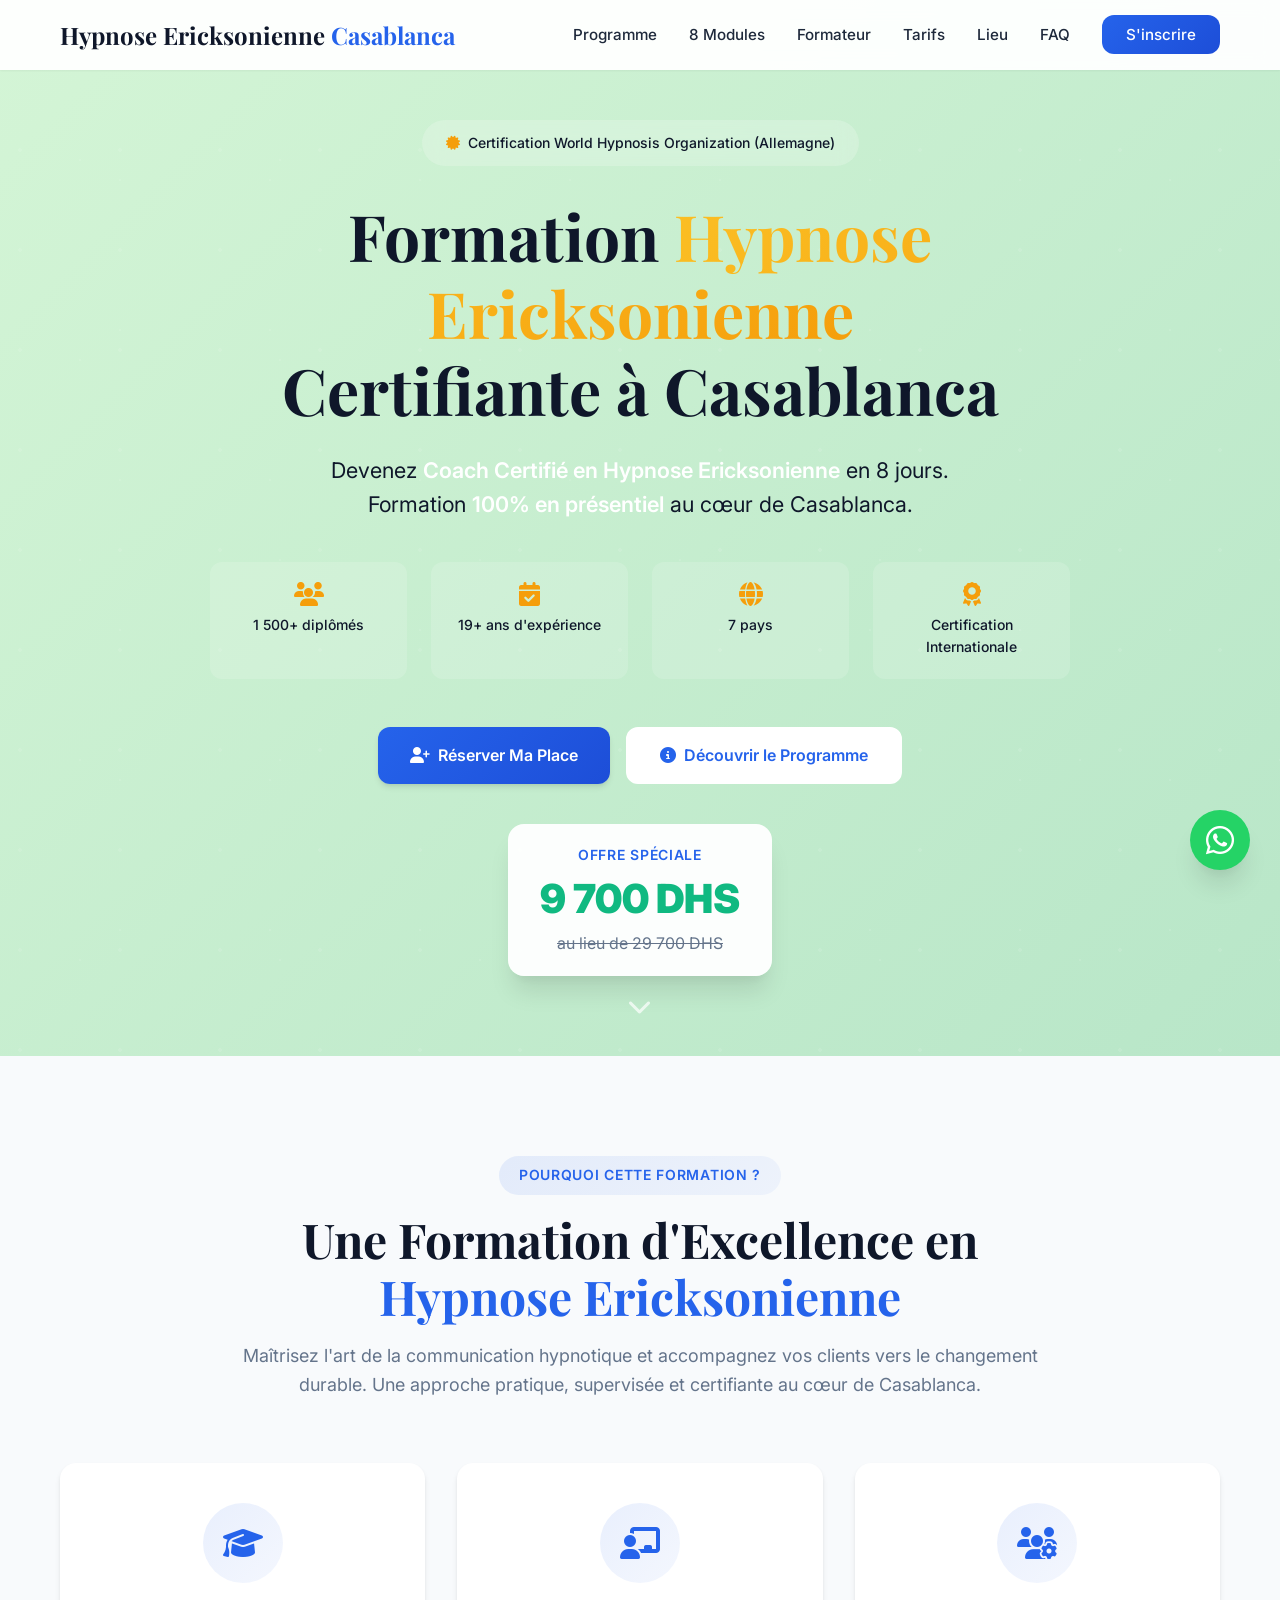
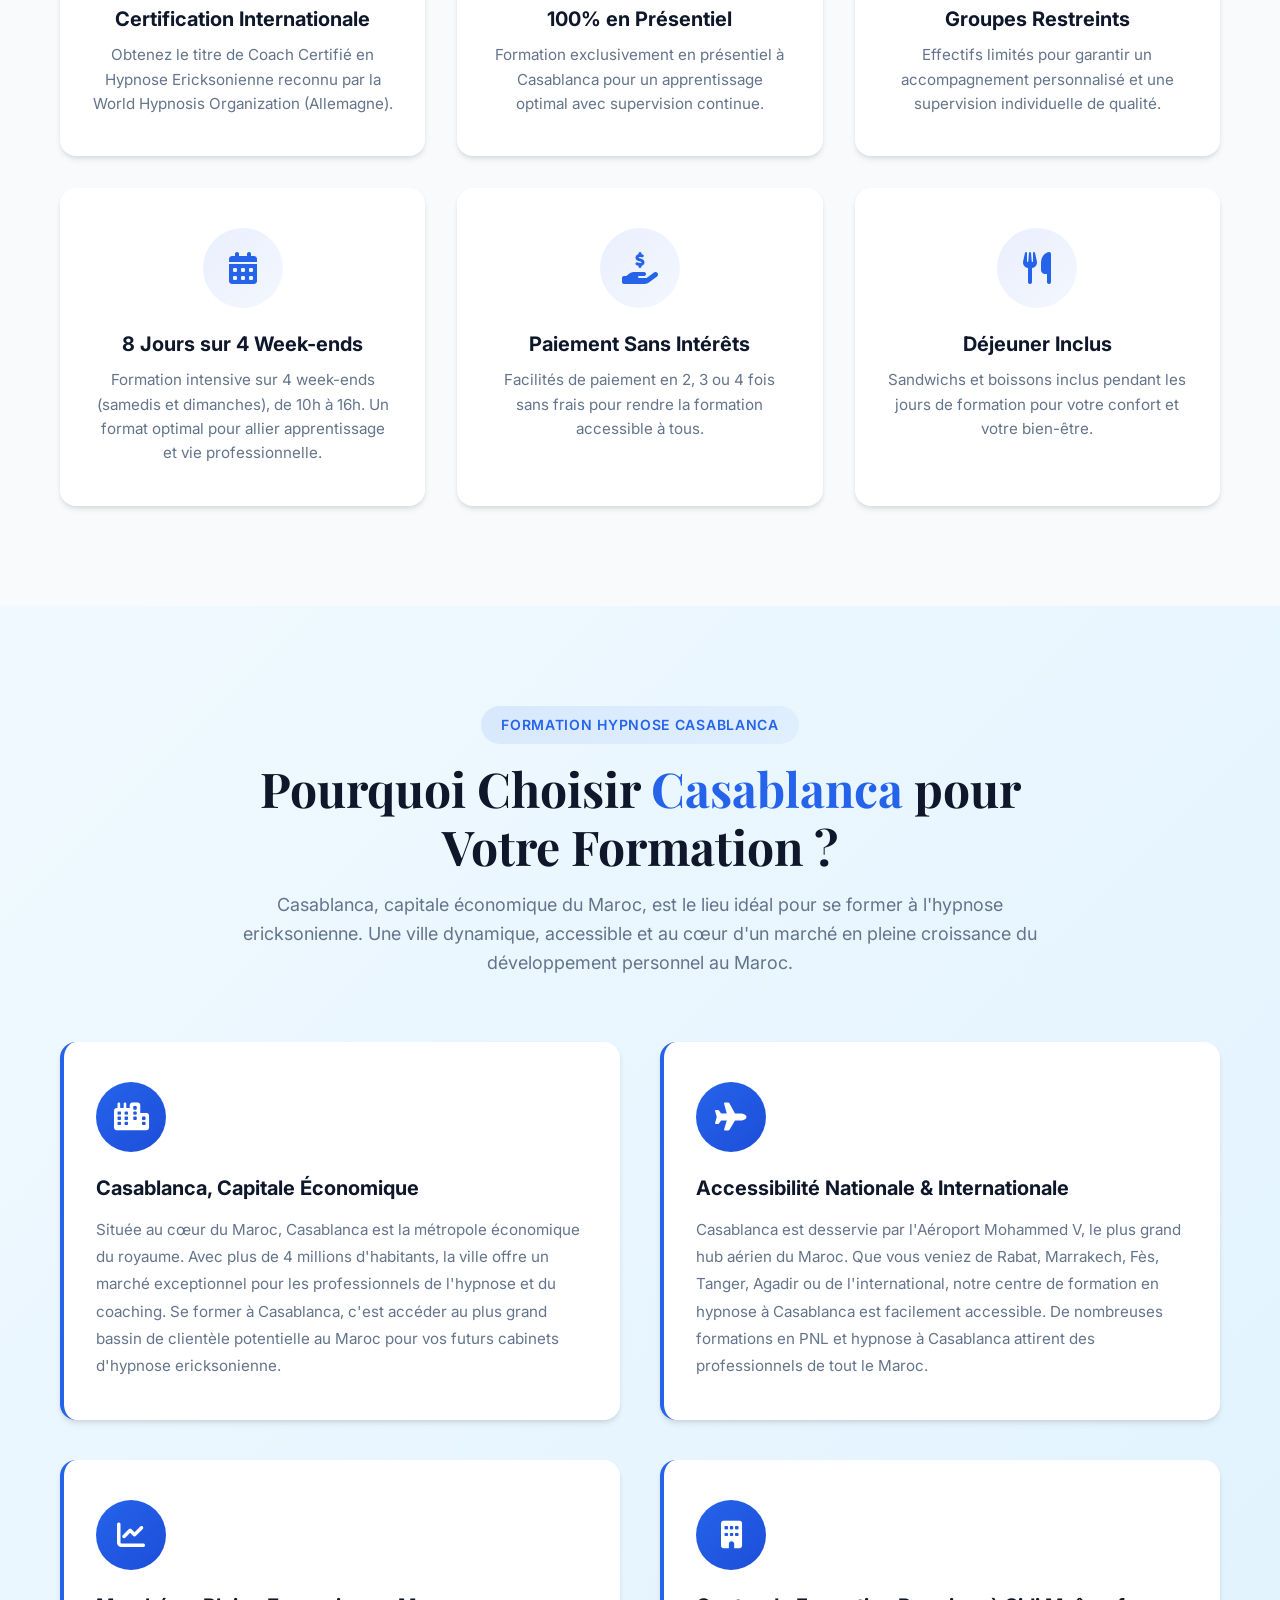
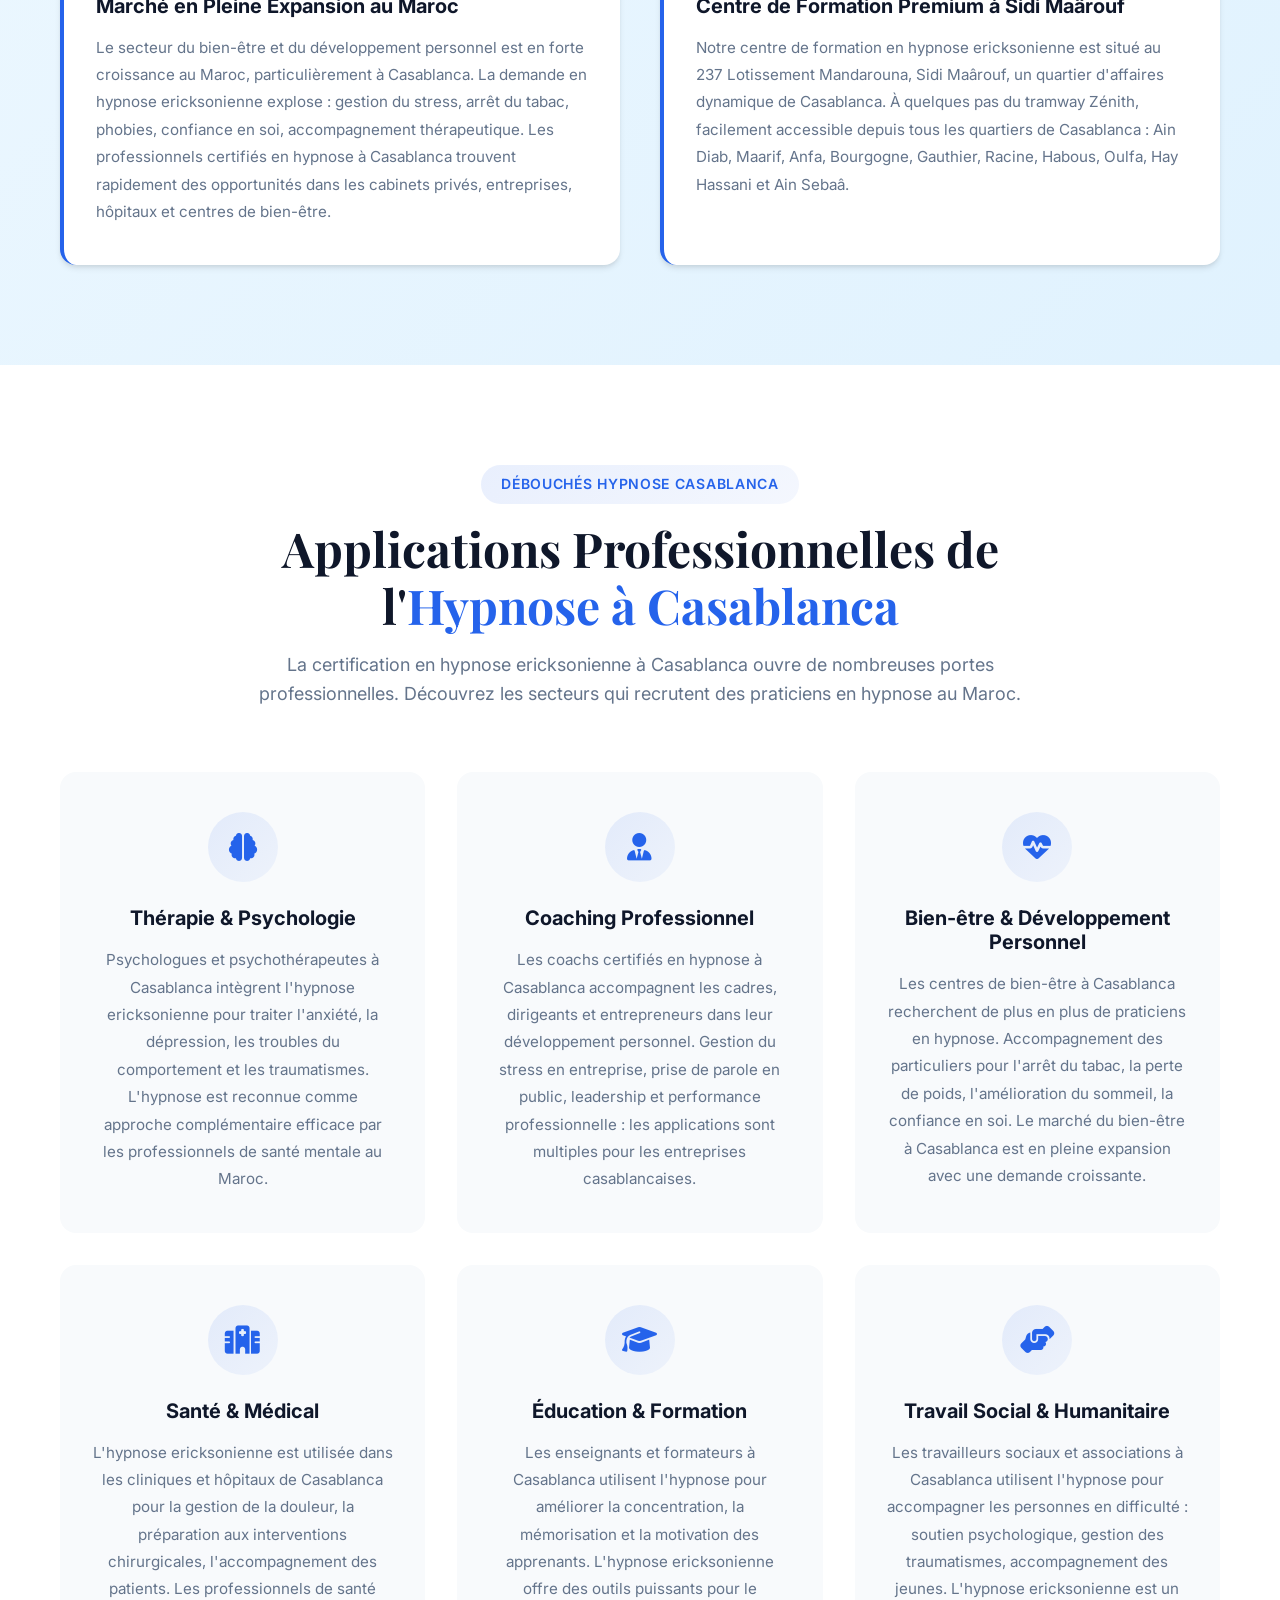
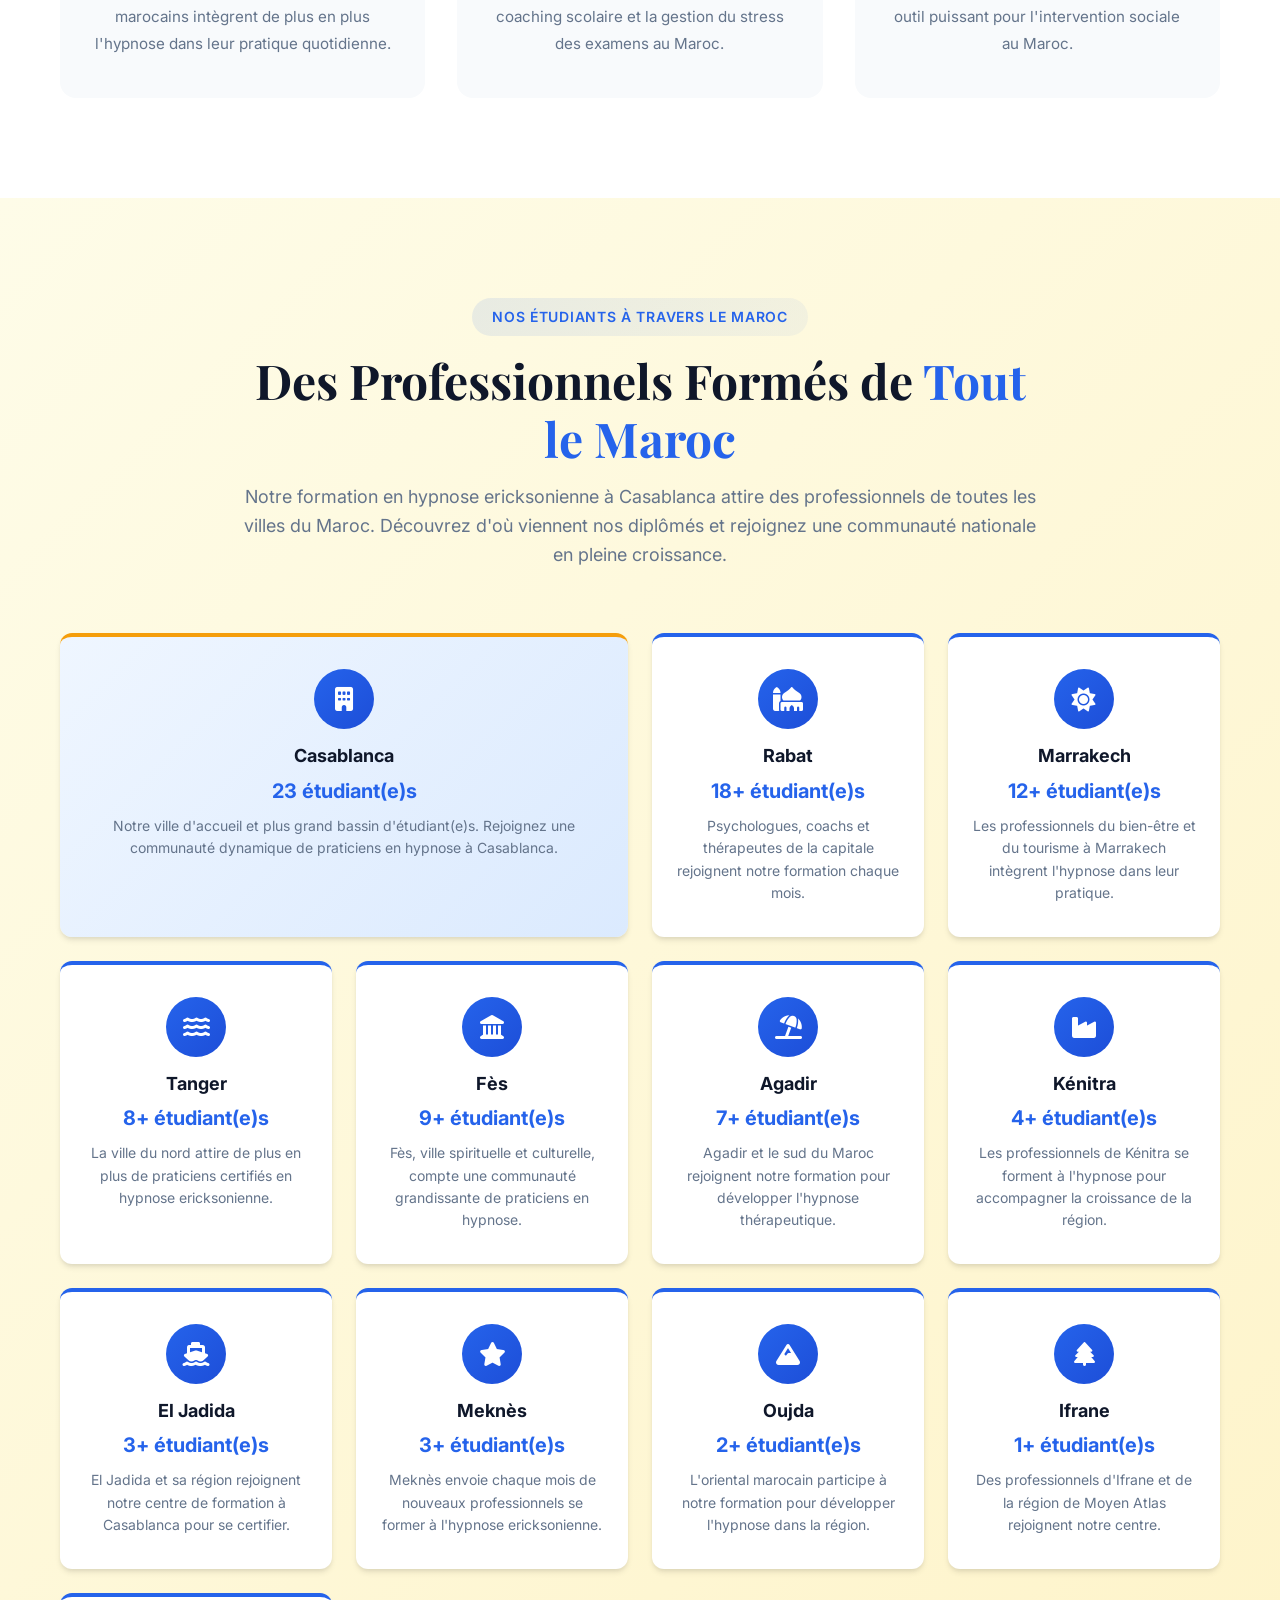
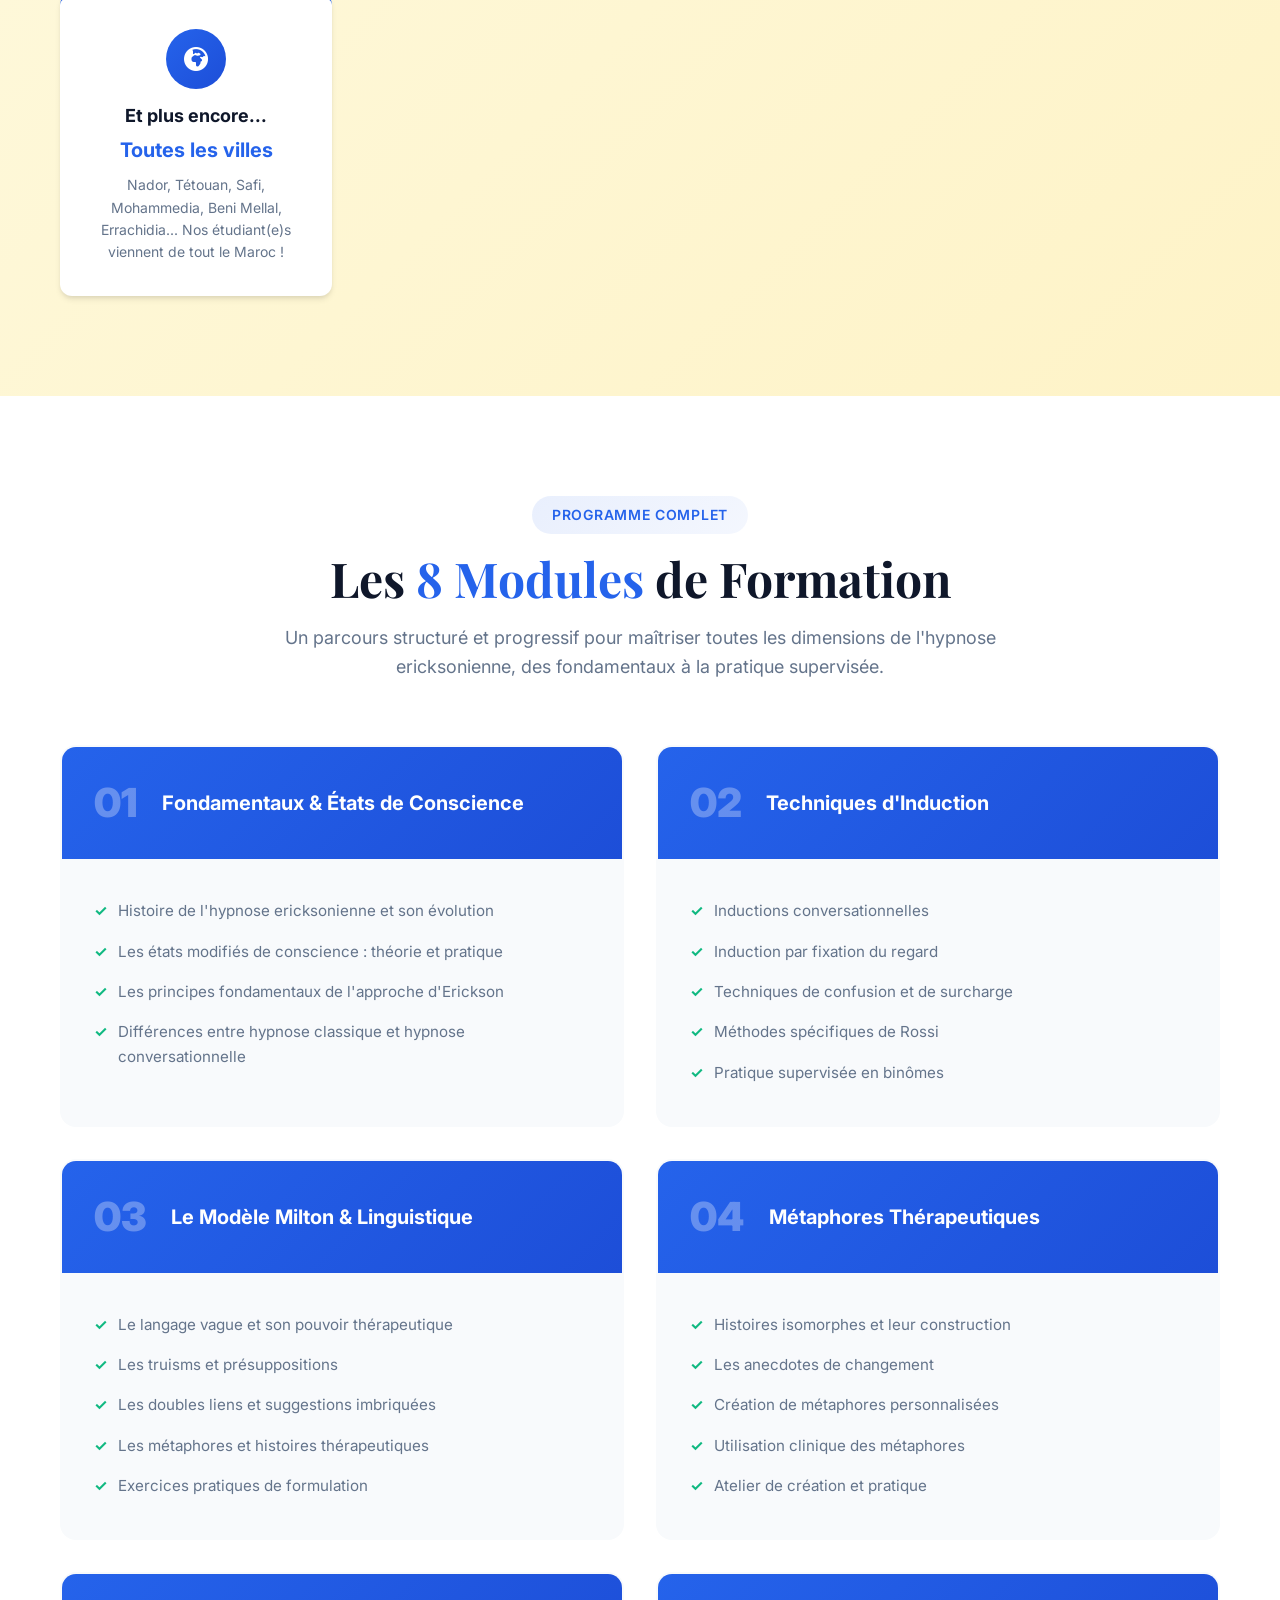
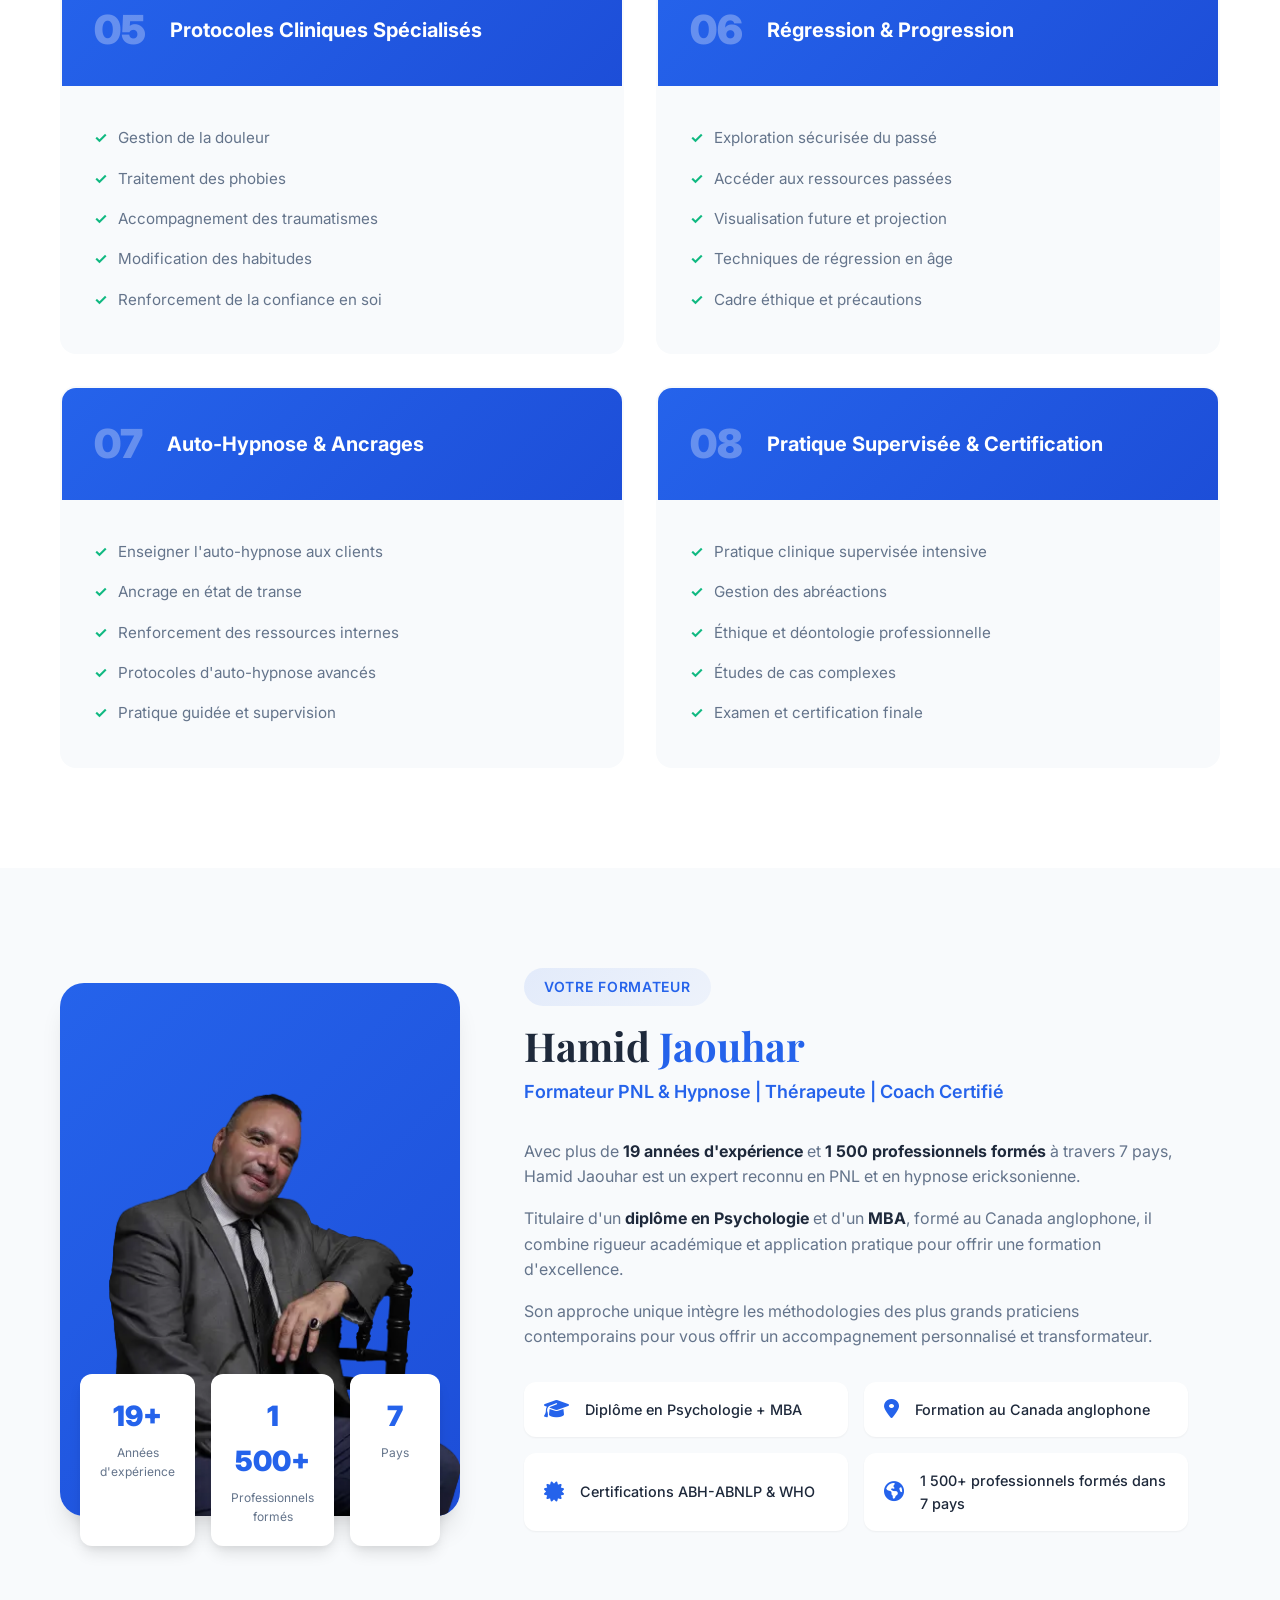
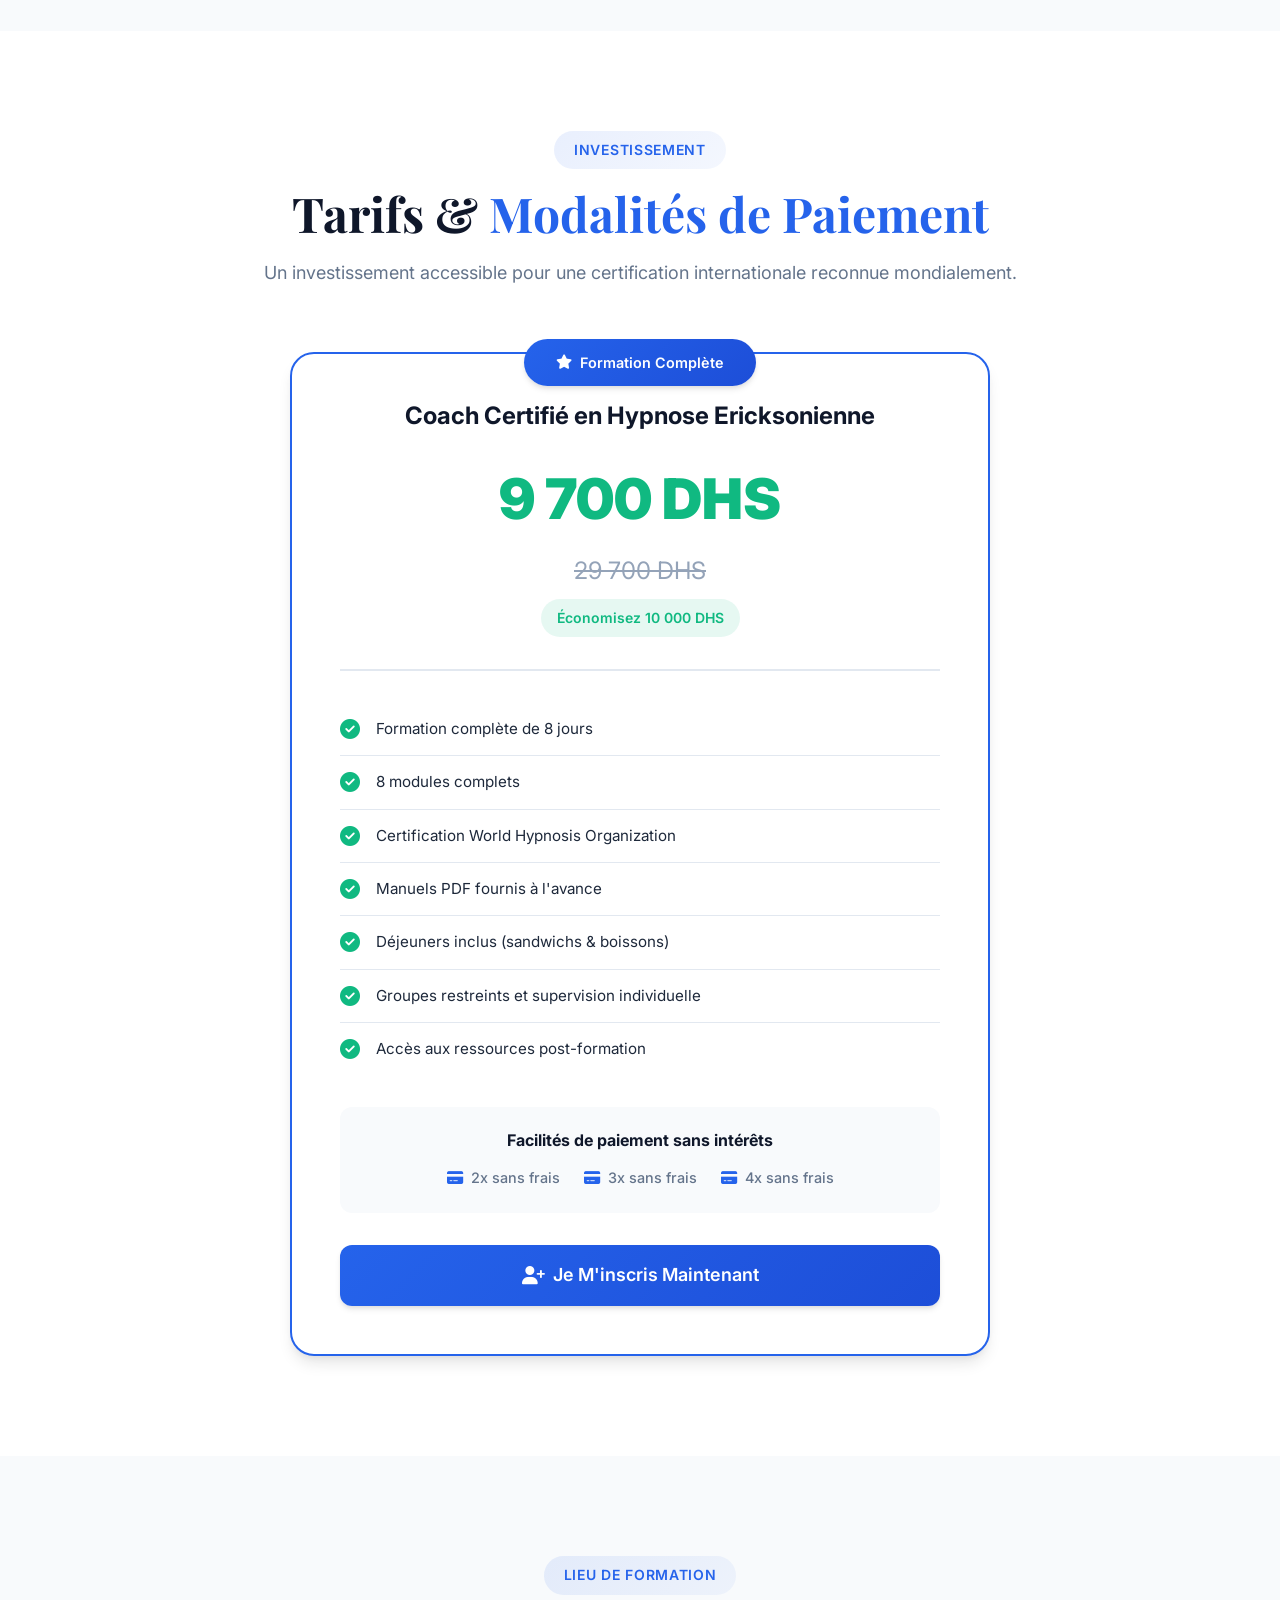
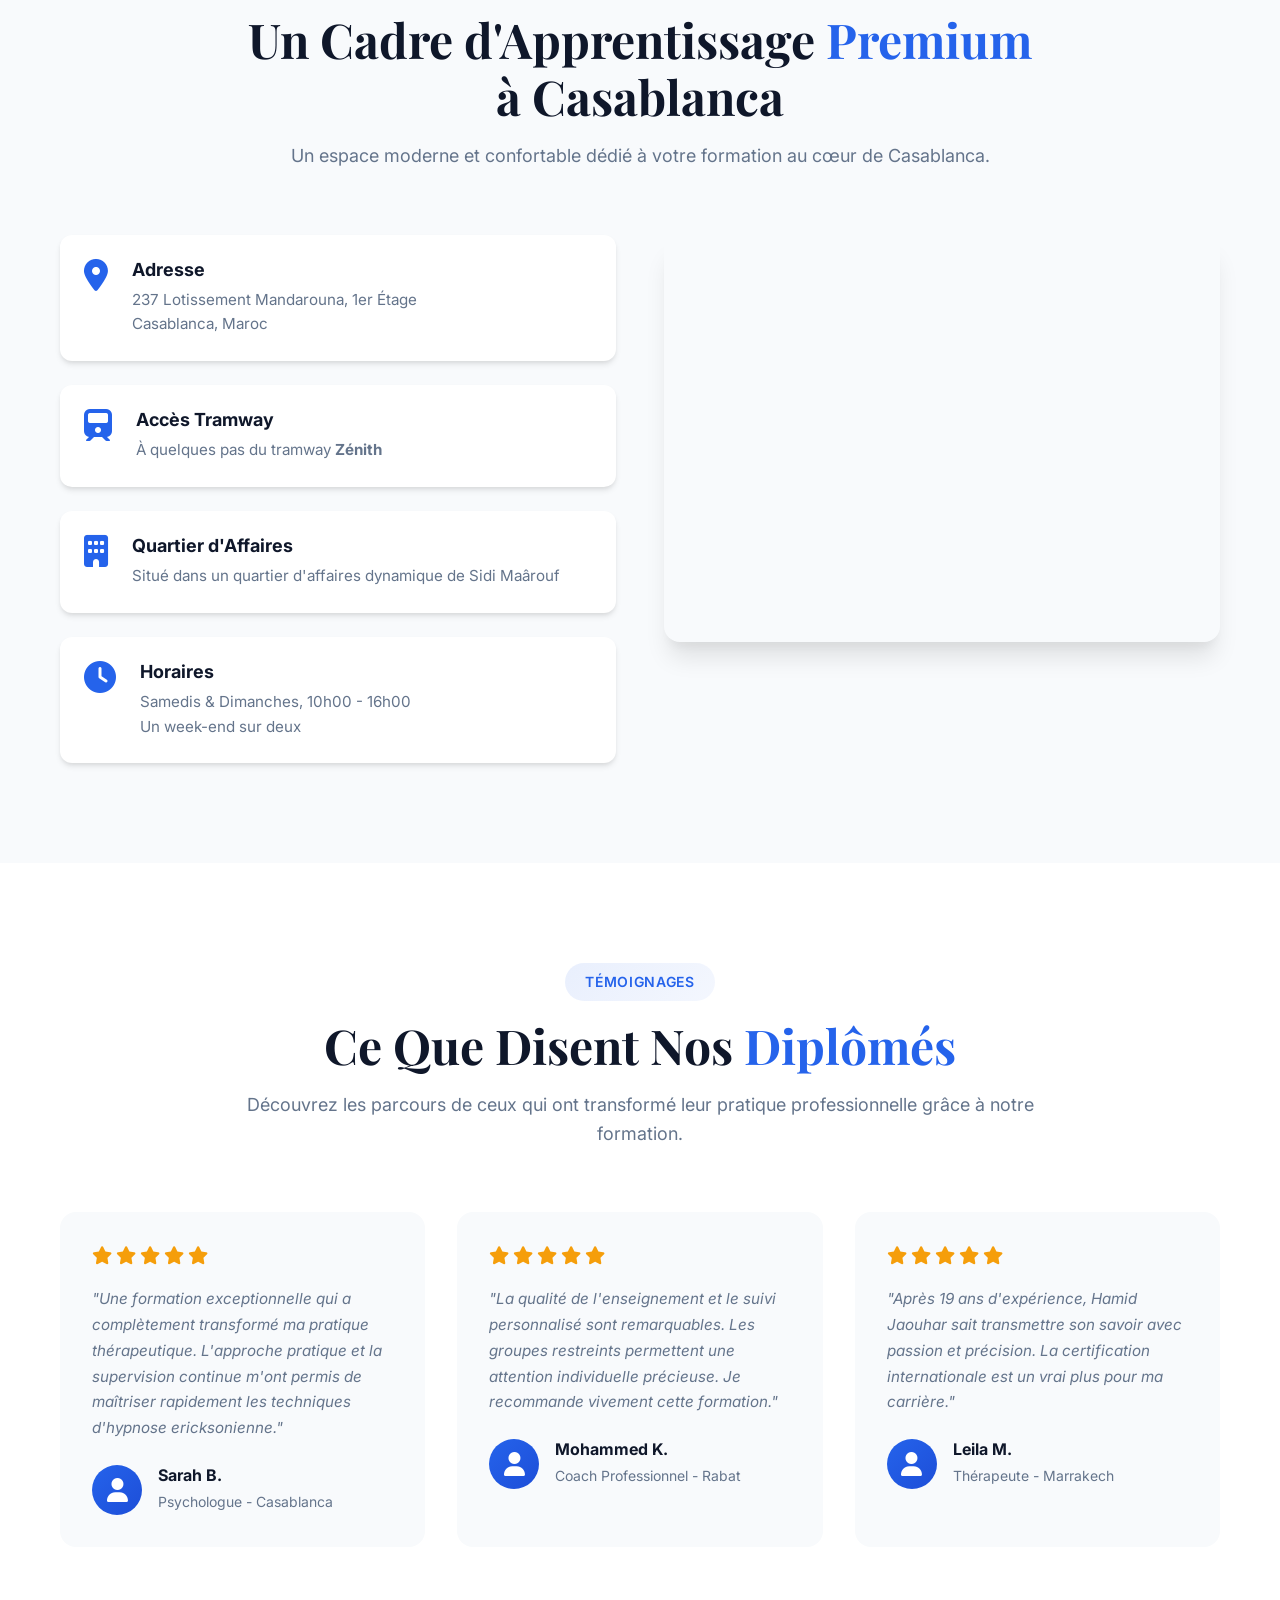
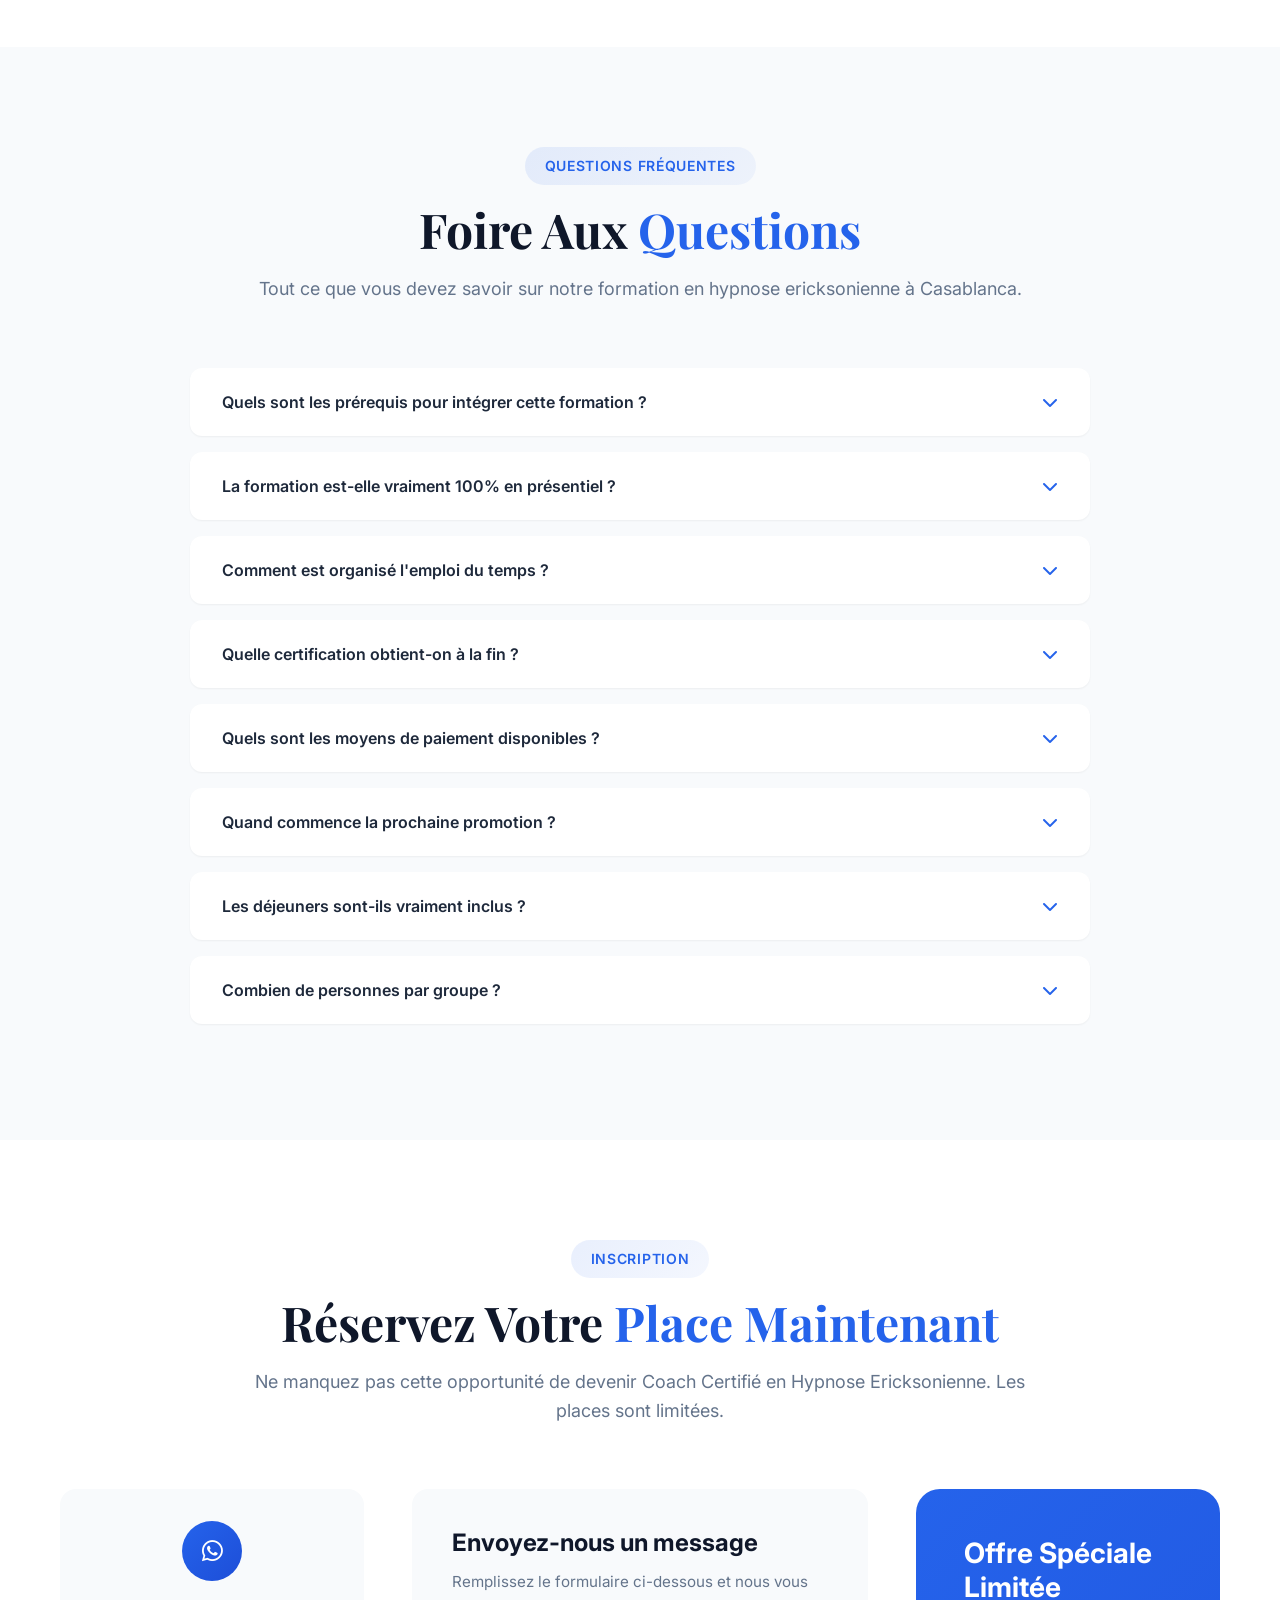
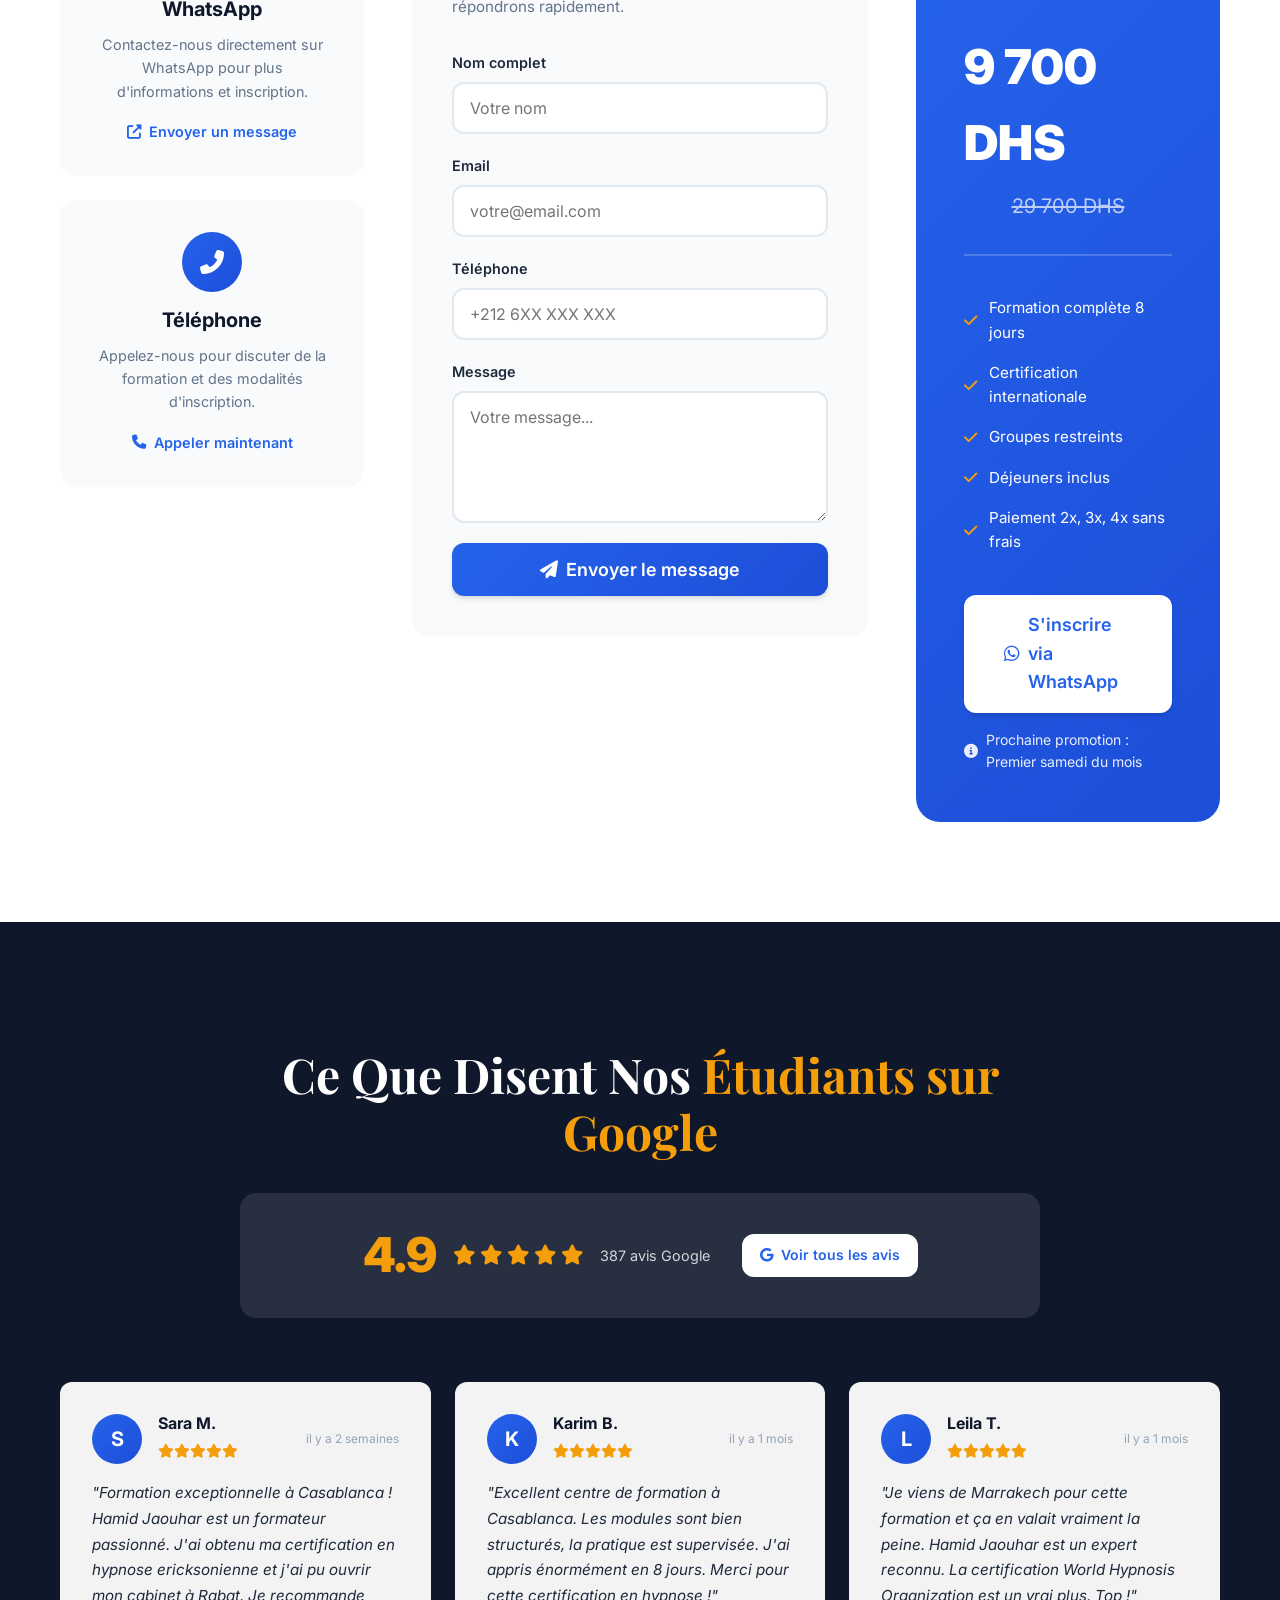
==== commit f0125c9d: "Change hero background from blue to pale green Co-authored-by: Qwen-Coder <qwen-coder@alibabacloud.c" ====
--- a/site-complet.html
+++ b/site-complet.html
@@ -73,9 +73,9 @@
 .mobile-menu-btn { display: none; flex-direction: column; gap: 5px; background: none; border: none; cursor: pointer; padding: 0.5rem; }
 .mobile-menu-btn span { width: 25px; height: 2px; background: var(--secondary-color); transition: var(--transition); }
 .hero { position: relative; min-height: 100vh; display: flex; align-items: center; justify-content: center; padding: 120px 20px 80px; overflow: hidden; }
-.hero-bg { position: absolute; top: 0; left: 0; right: 0; bottom: 0; z-index: -2; background: linear-gradient(135deg, #667eea 0%, #764ba2 100%); }
+.hero-bg { position: absolute; top: 0; left: 0; right: 0; bottom: 0; z-index: -2; background: linear-gradient(135deg, #d4f5d6 0%, #b8e6c8 100%); }
 .hero-pattern { position: absolute; top: 0; left: 0; right: 0; bottom: 0; z-index: -1; opacity: 0.1; background-image: radial-gradient(circle at 20% 50%, white 2px, transparent 2px), radial-gradient(circle at 80% 20%, white 1px, transparent 1px), radial-gradient(circle at 40% 80%, white 1.5px, transparent 1.5px); background-size: 100px 100px, 150px 150px, 200px 200px; }
-.hero-content { text-align: center; color: white; max-width: 900px; }
+.hero-content { text-align: center; color: var(--secondary-color); max-width: 900px; }
 .hero-badge { display: inline-flex; align-items: center; gap: 0.5rem; background: rgba(255, 255, 255, 0.2); backdrop-filter: blur(10px); padding: 0.75rem 1.5rem; border-radius: 50px; font-size: 0.875rem; font-weight: 500; margin-bottom: 2rem; animation: fadeInDown 0.8s ease; }
 .hero-badge i { color: var(--accent-color); }
 .hero h1 { font-size: clamp(2.5rem, 5vw, 4rem); margin-bottom: 1.5rem; animation: fadeInUp 0.8s ease 0.2s both; }
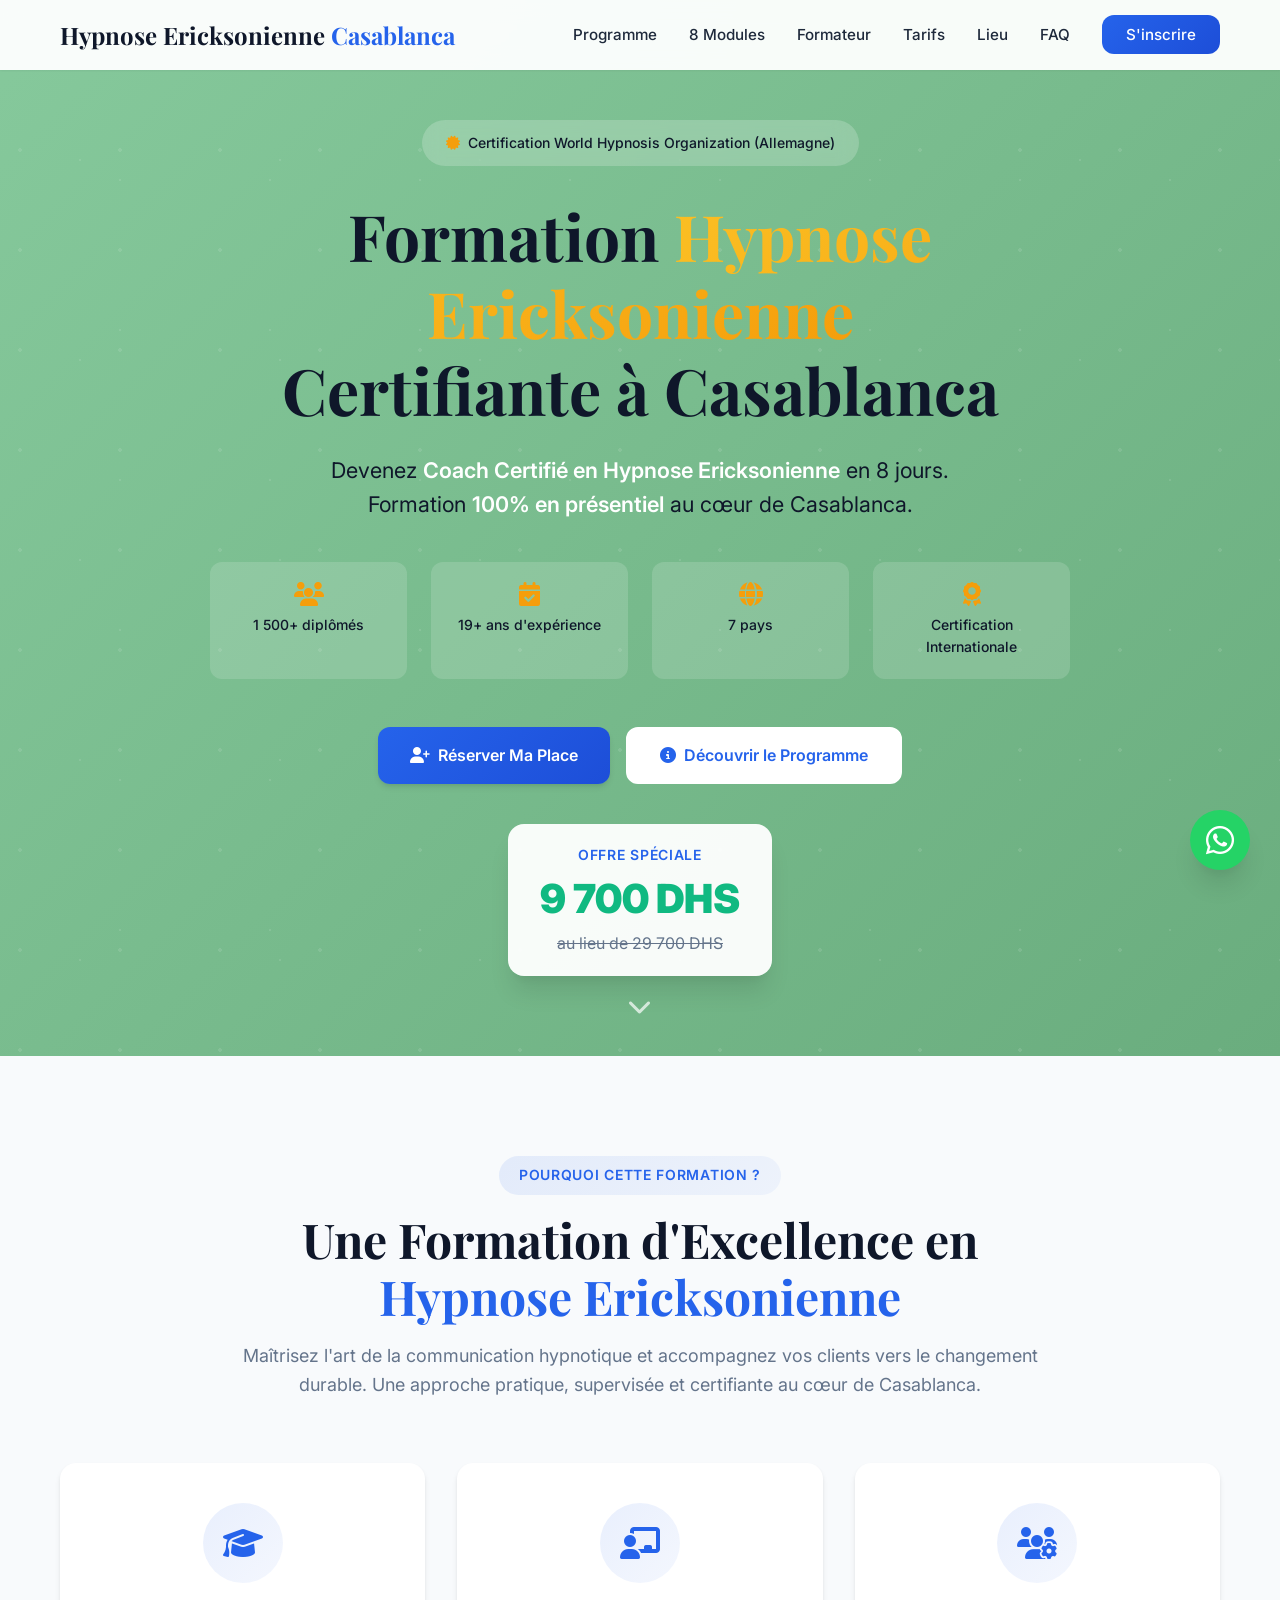
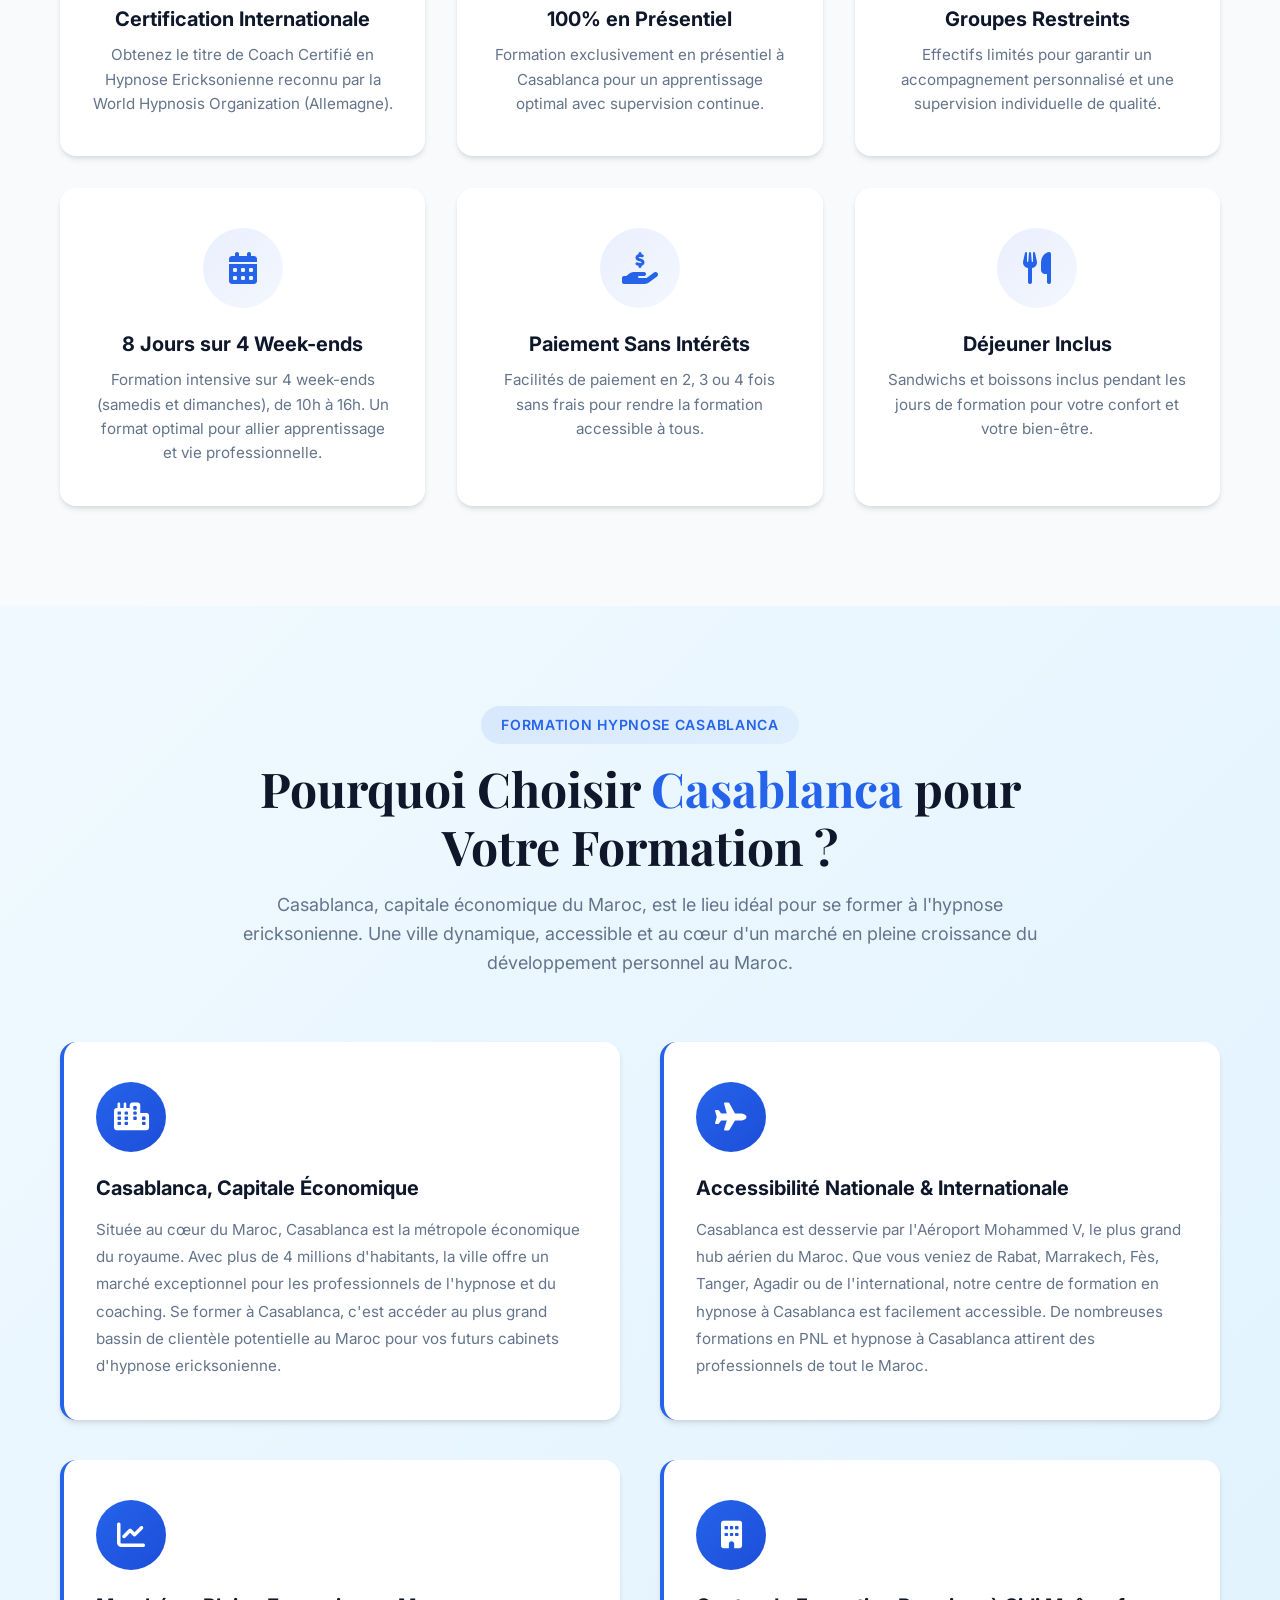
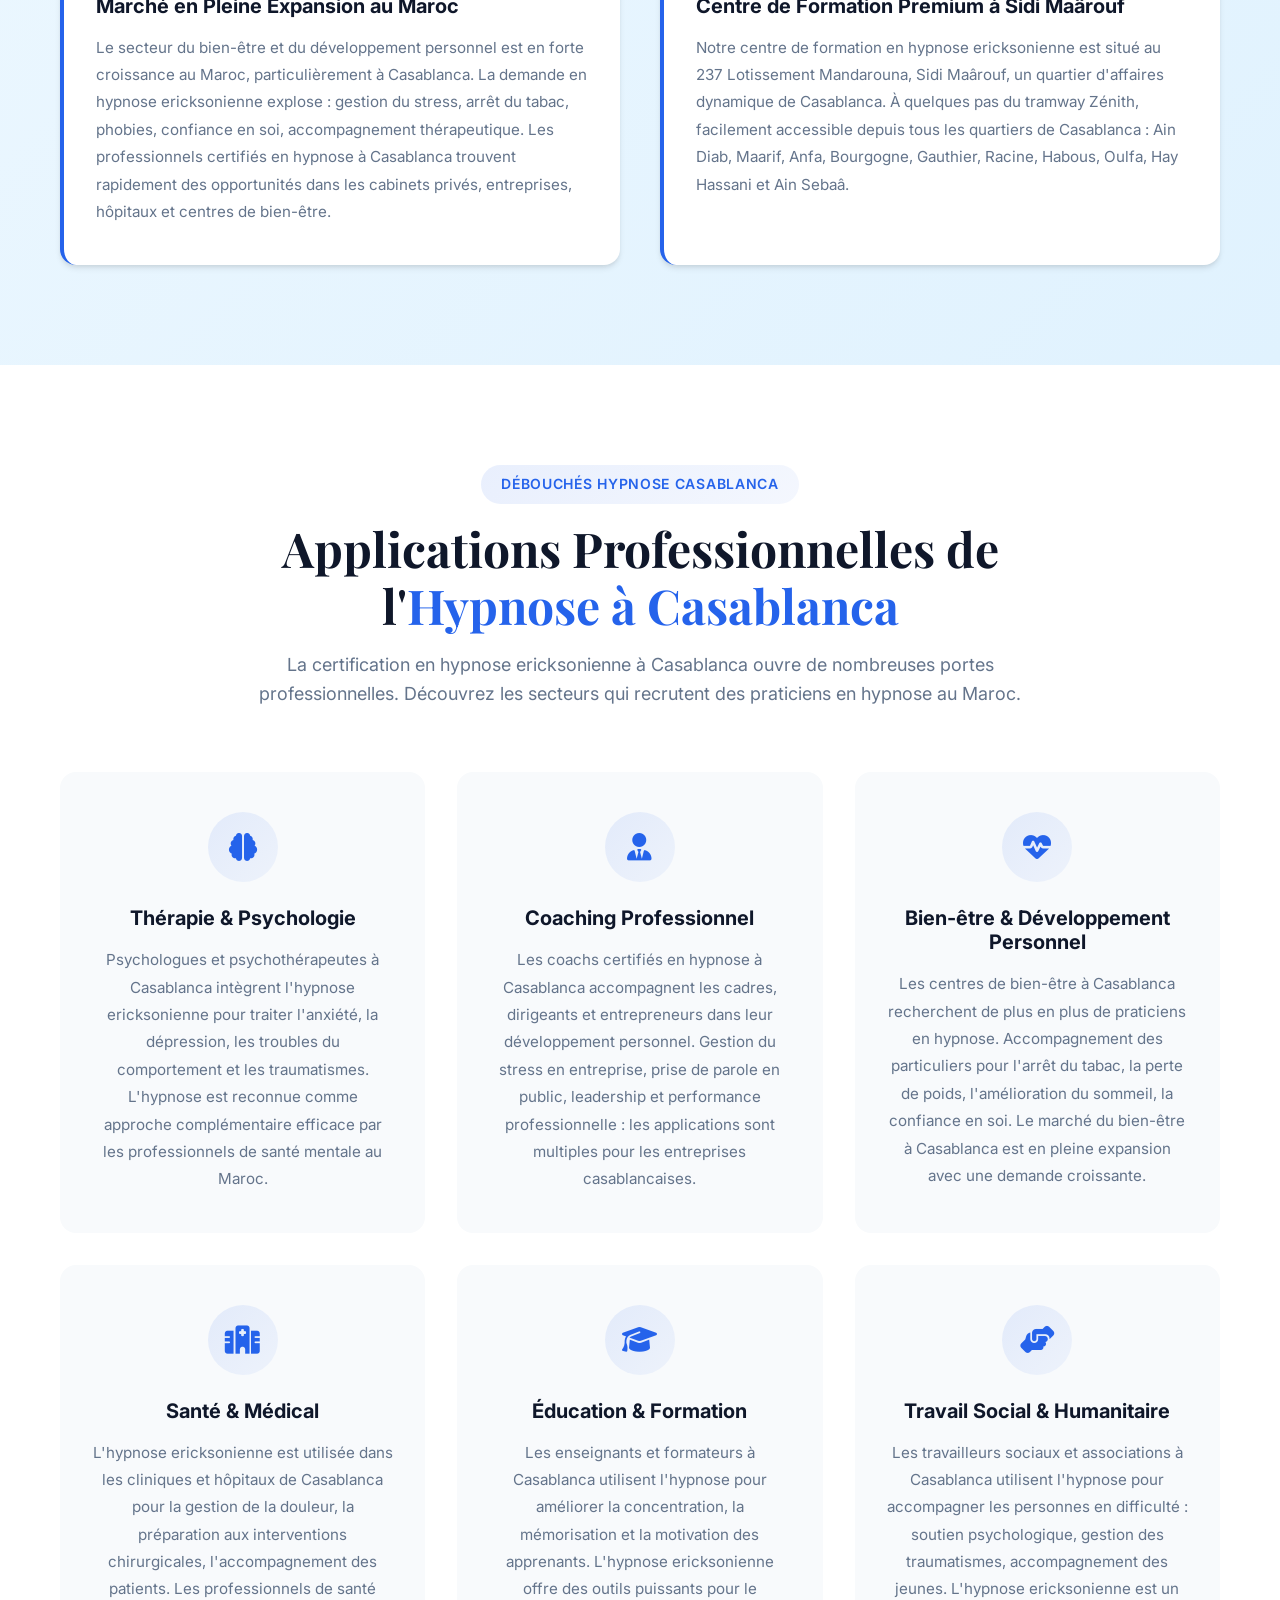
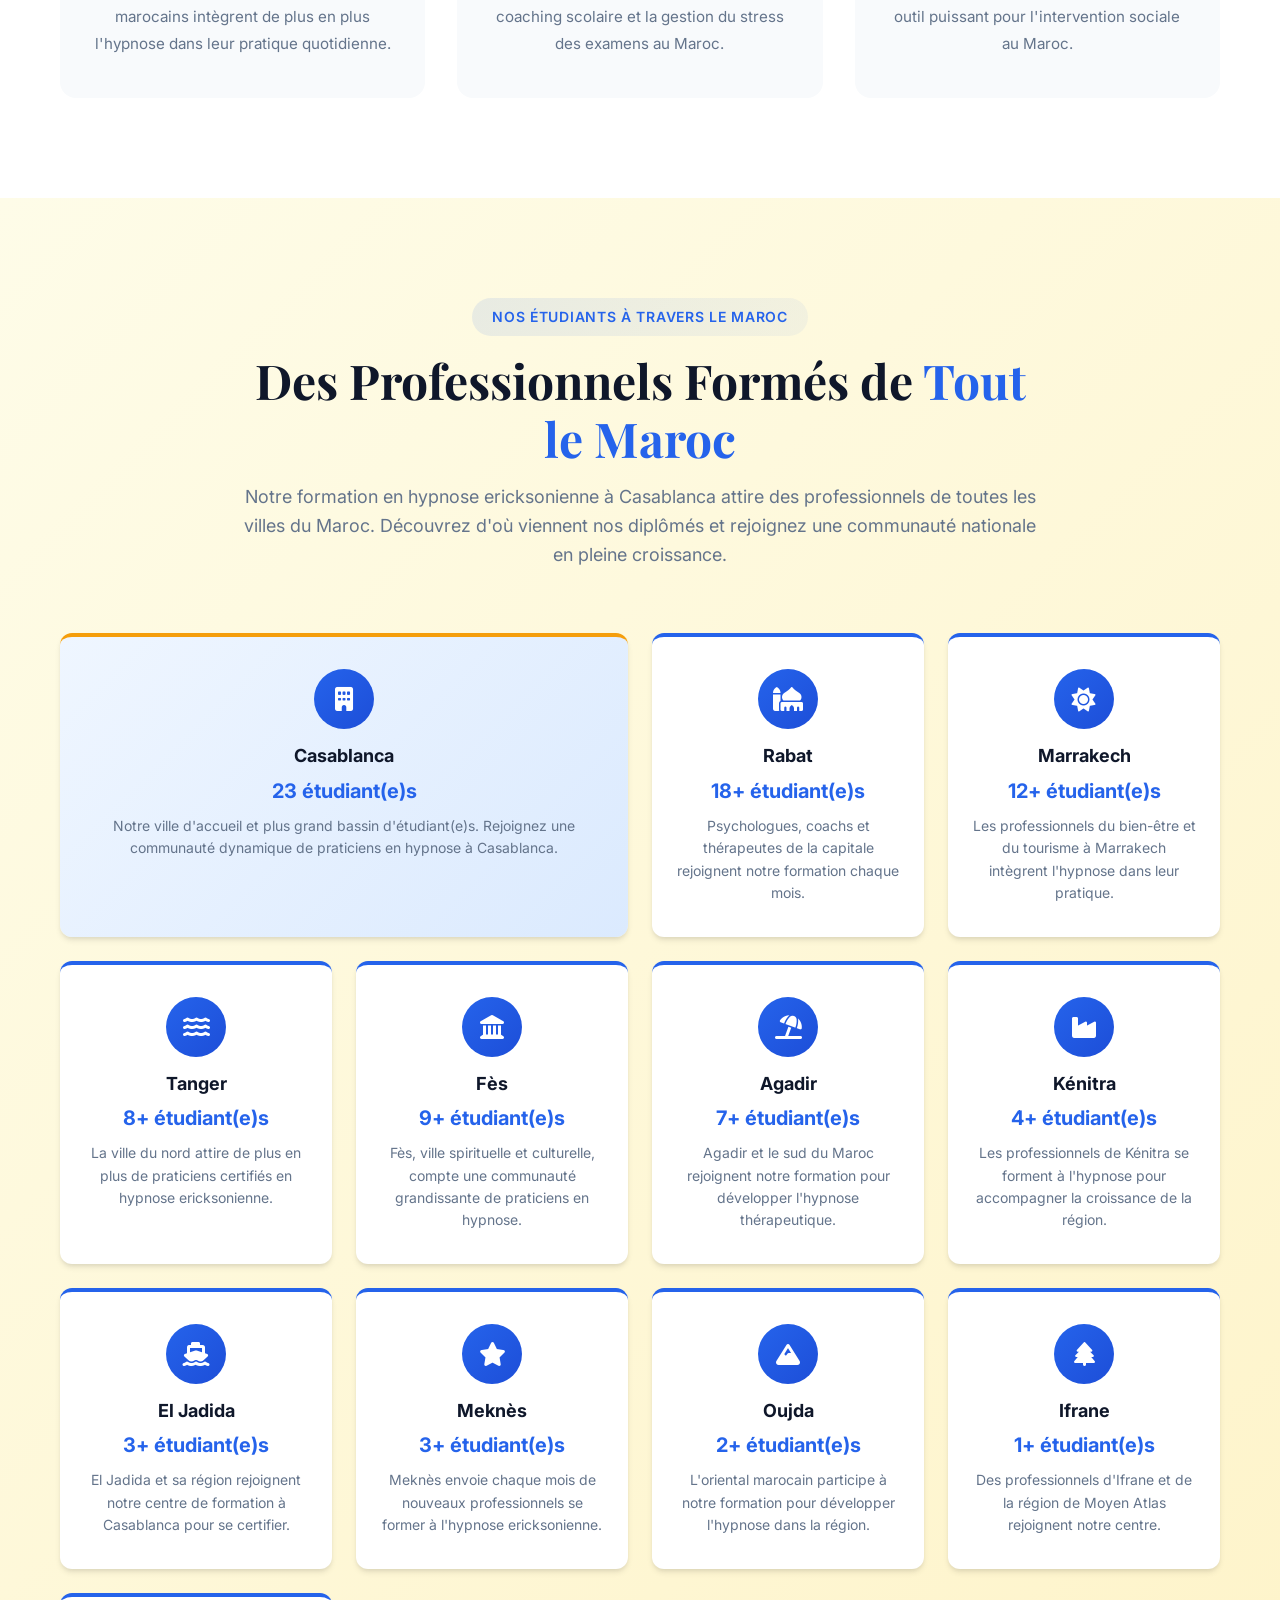
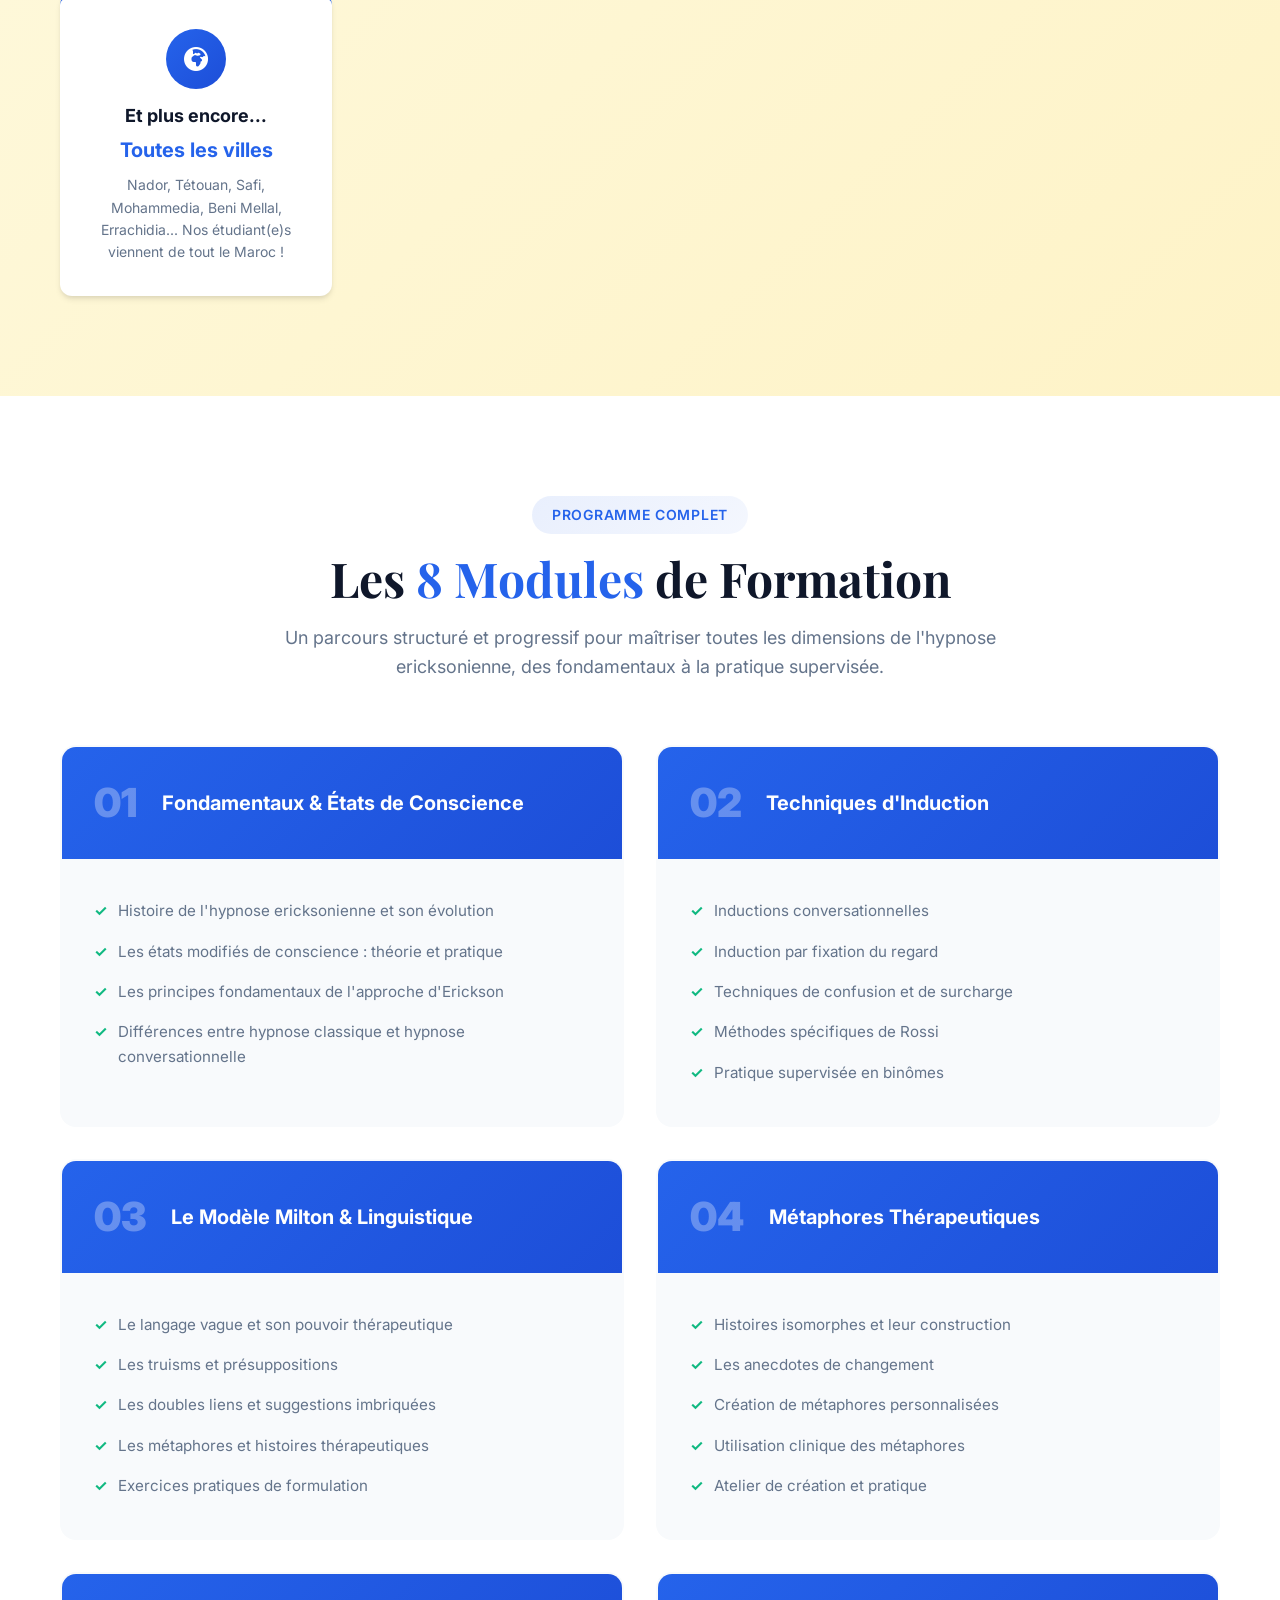
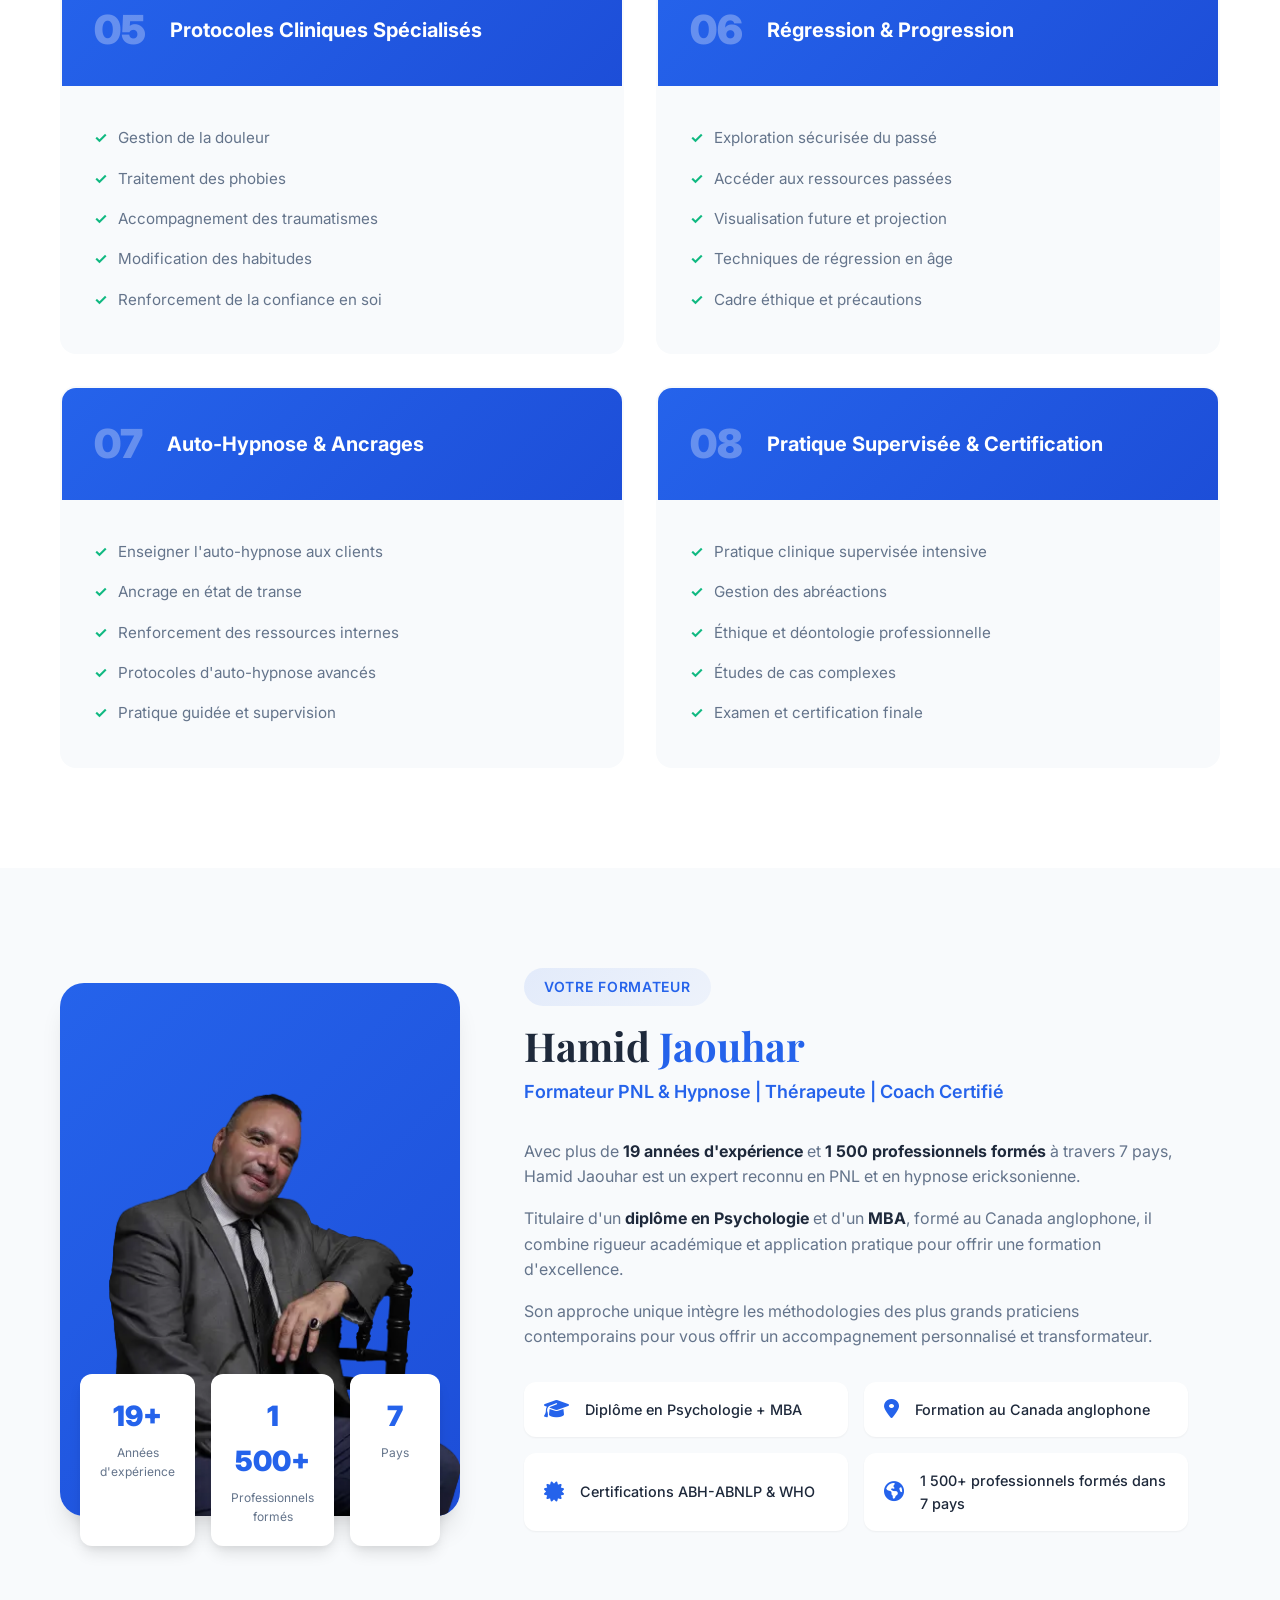
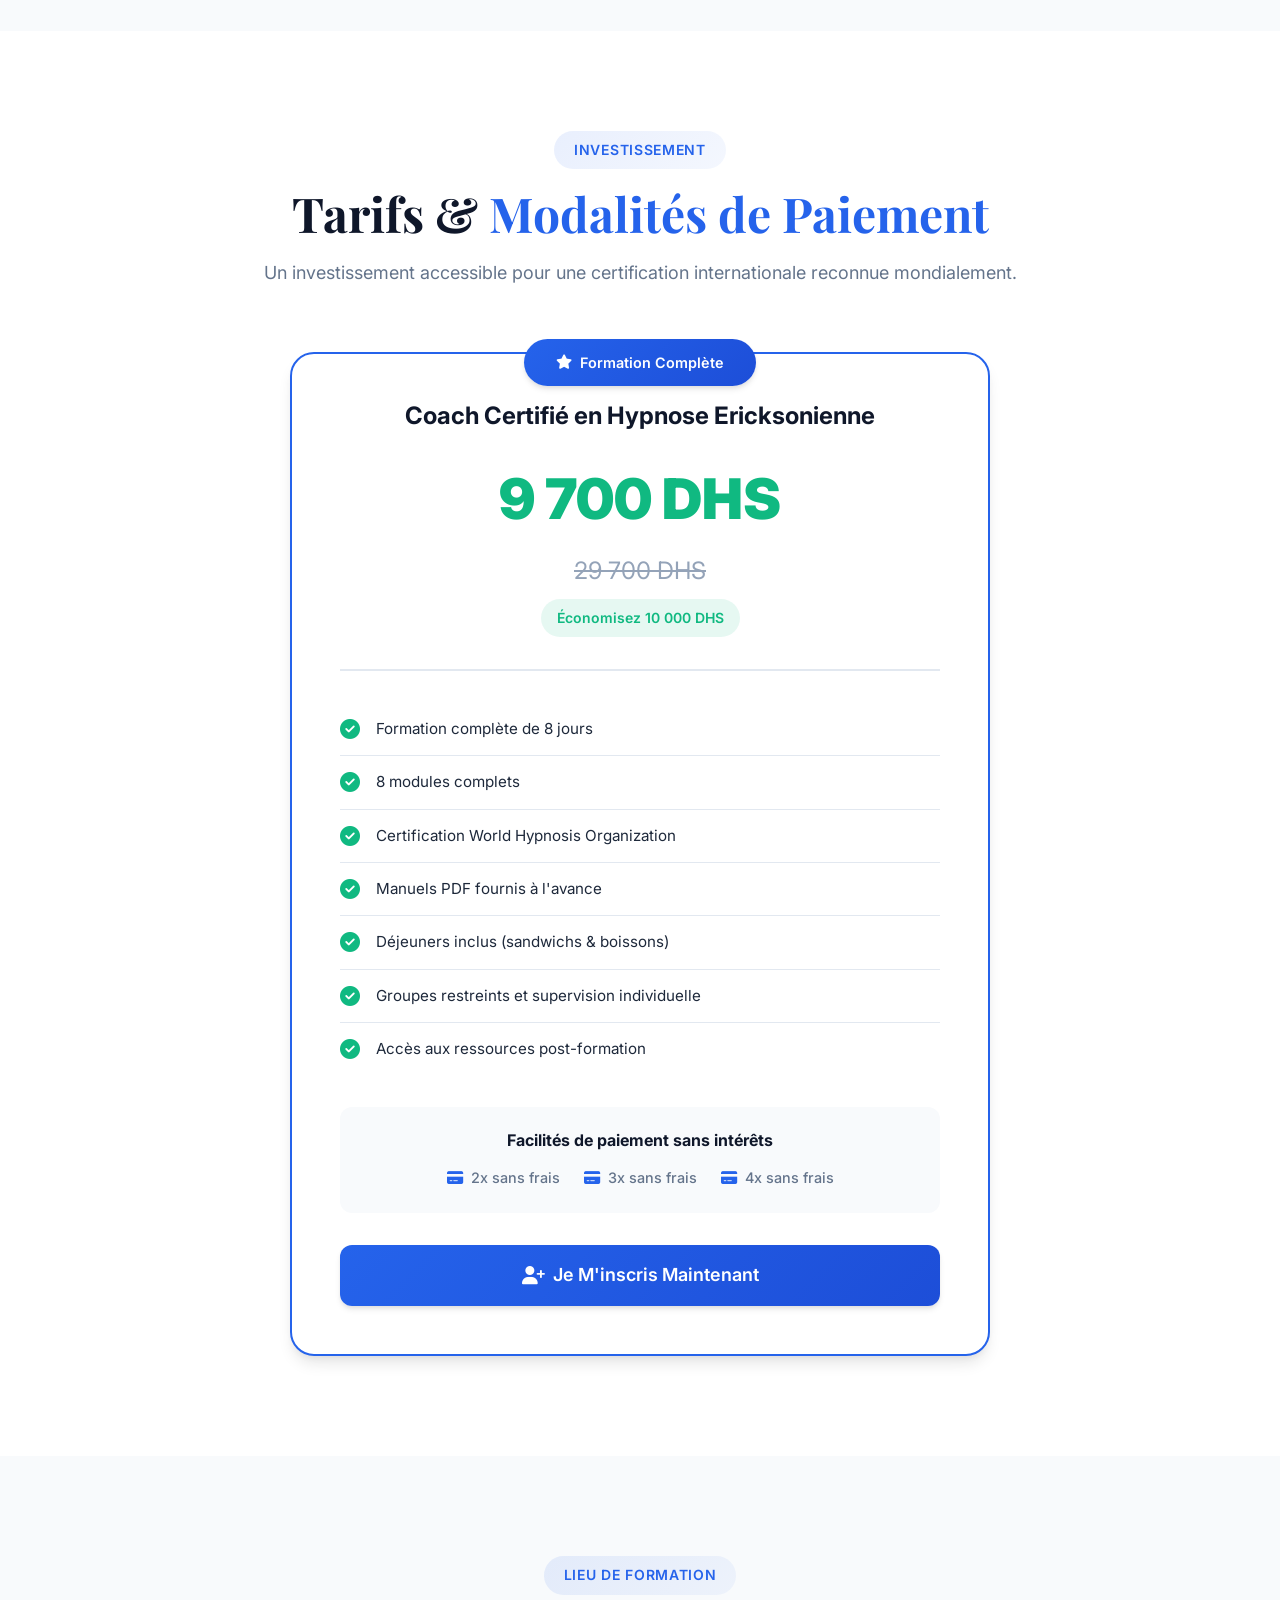
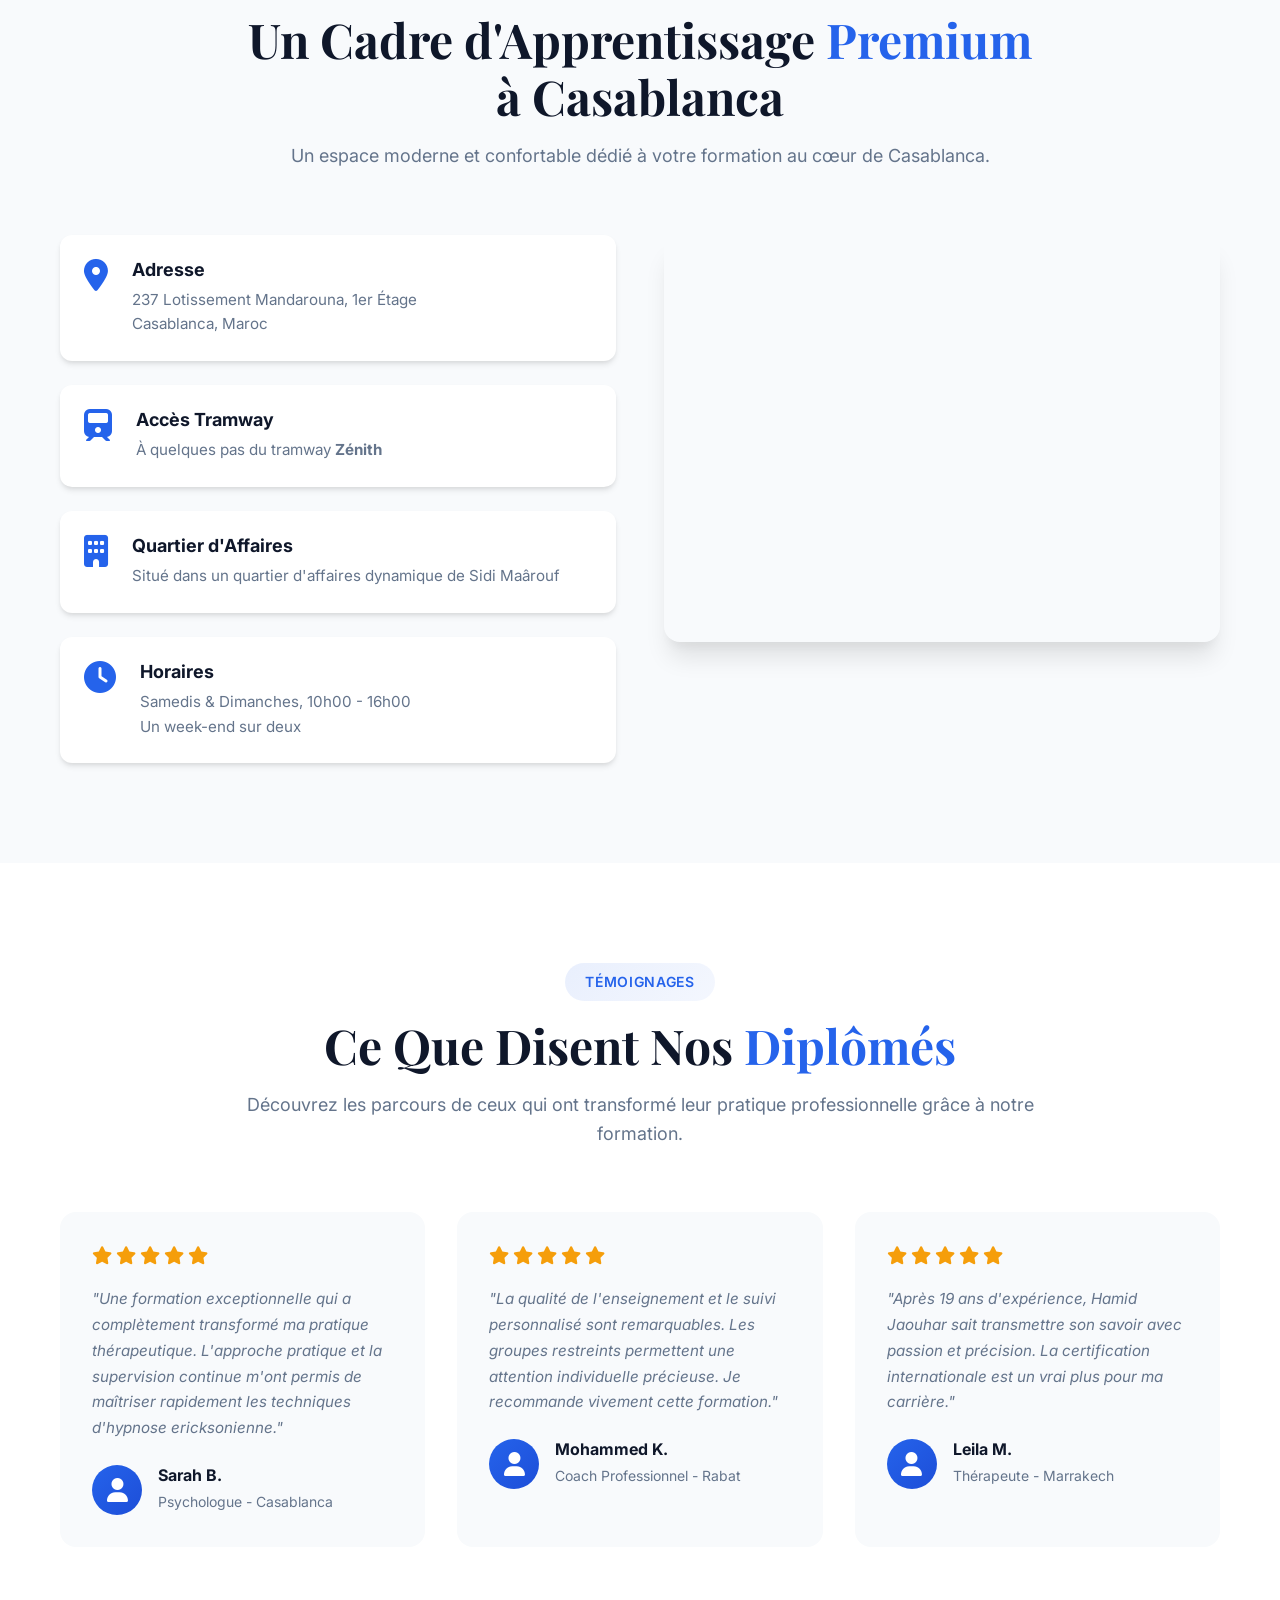
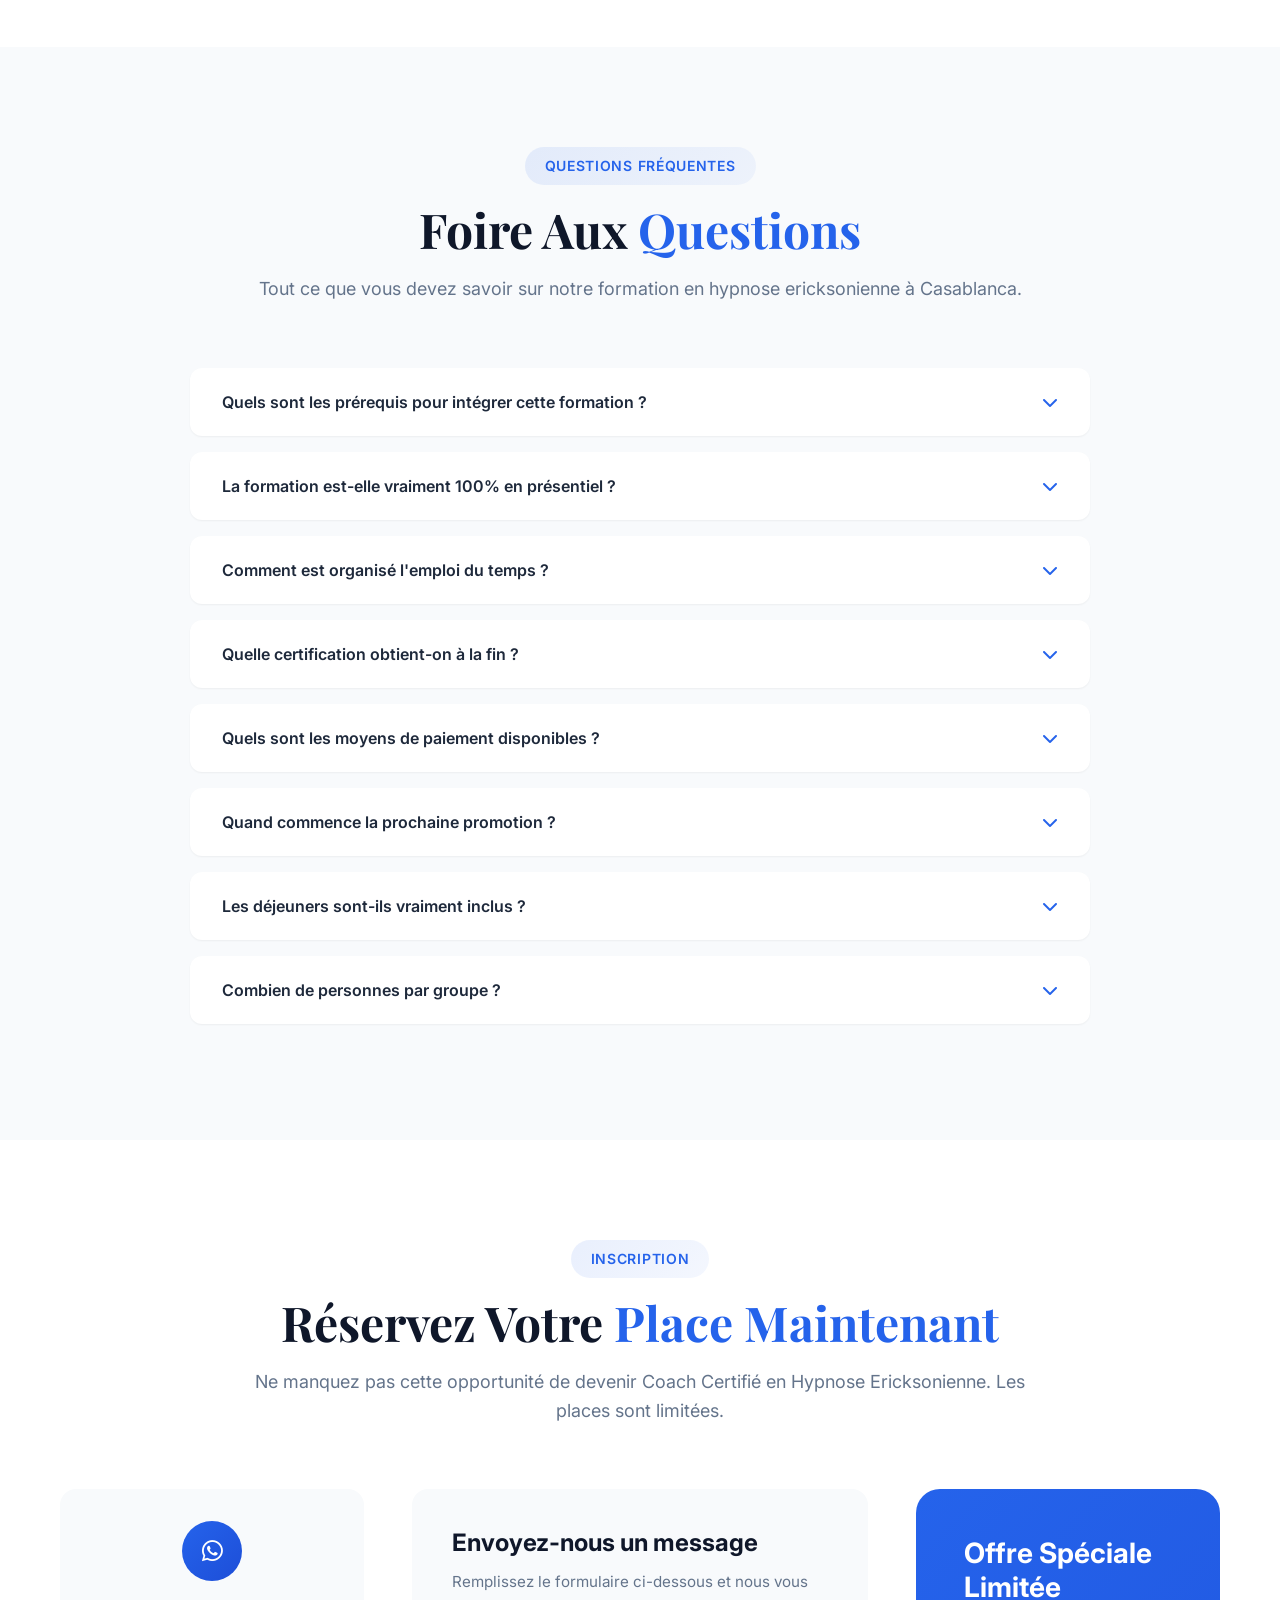
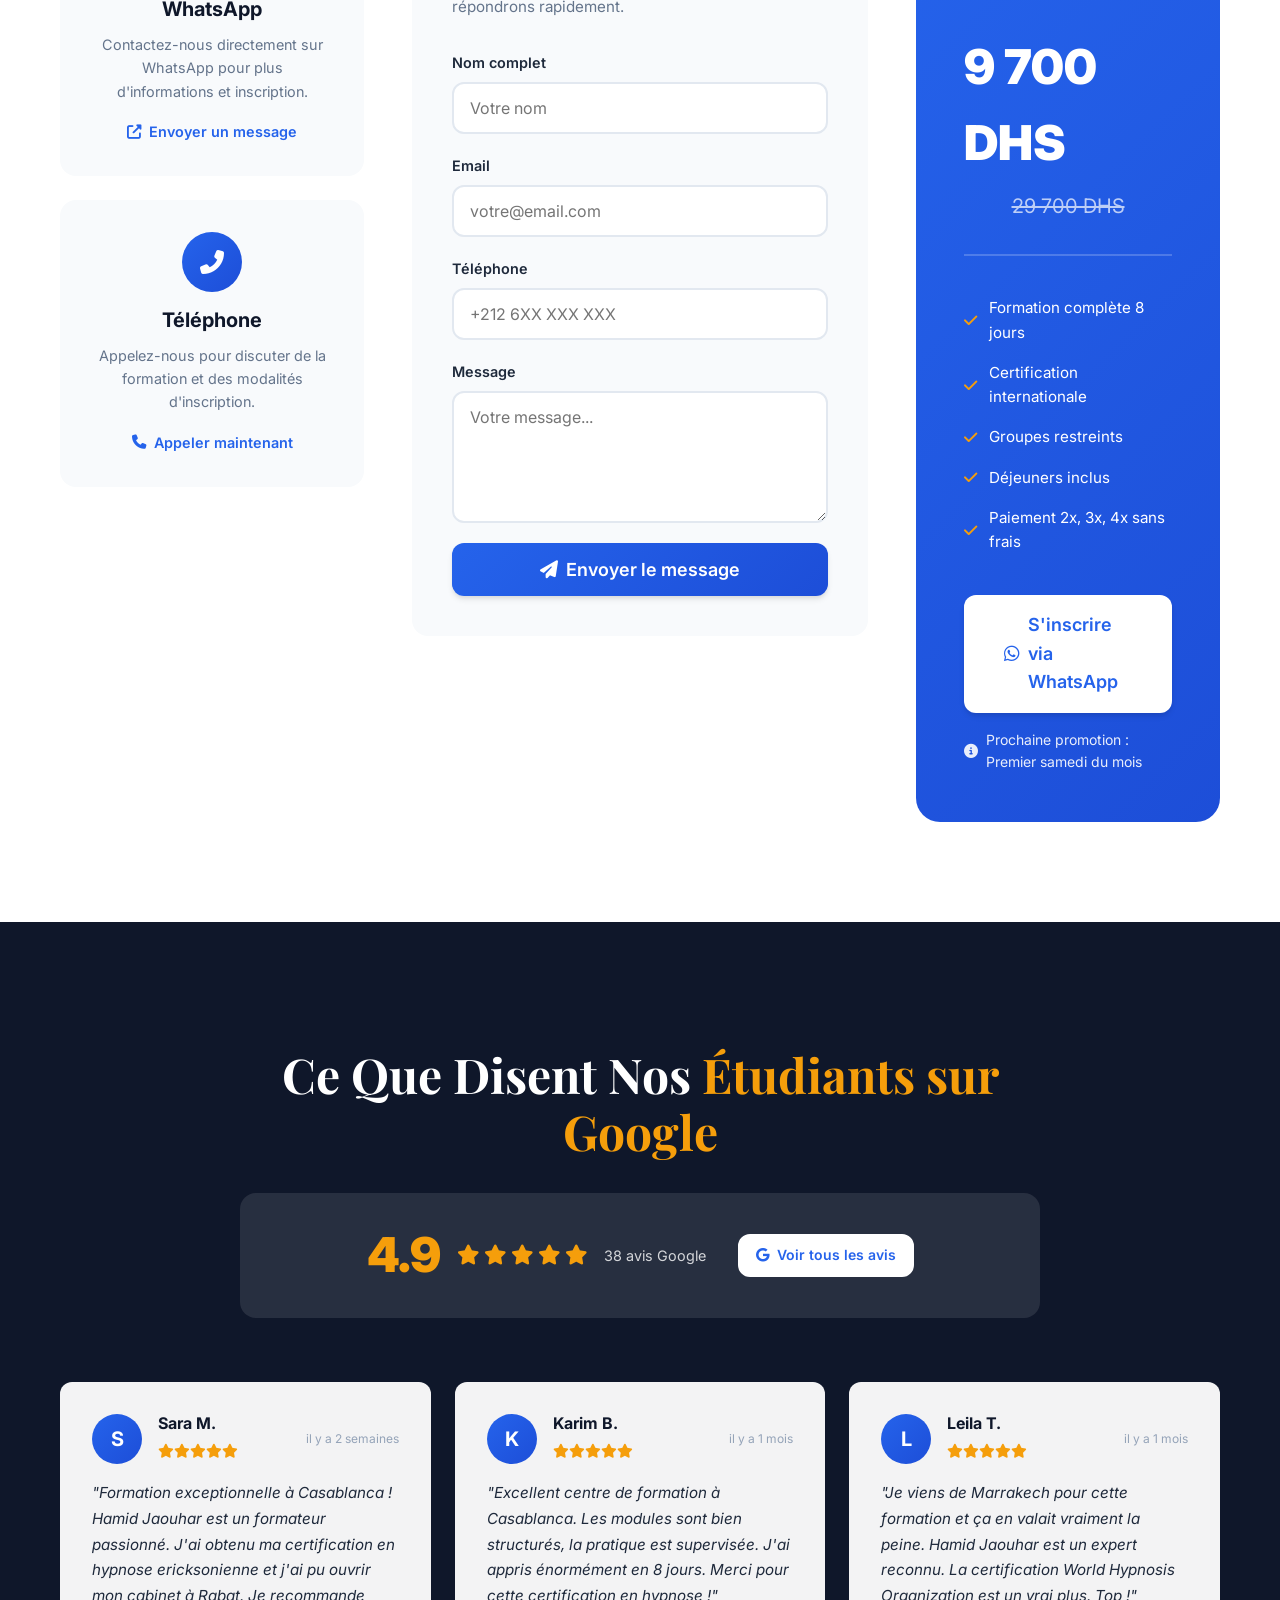
==== commit f4087900: "Darken hero green background and change 387 to 38 Google reviews Co-authored-by: Qwen-Coder <qwen-co" ====
--- a/site-complet.html
+++ b/site-complet.html
@@ -73,7 +73,7 @@
 .mobile-menu-btn { display: none; flex-direction: column; gap: 5px; background: none; border: none; cursor: pointer; padding: 0.5rem; }
 .mobile-menu-btn span { width: 25px; height: 2px; background: var(--secondary-color); transition: var(--transition); }
 .hero { position: relative; min-height: 100vh; display: flex; align-items: center; justify-content: center; padding: 120px 20px 80px; overflow: hidden; }
-.hero-bg { position: absolute; top: 0; left: 0; right: 0; bottom: 0; z-index: -2; background: linear-gradient(135deg, #d4f5d6 0%, #b8e6c8 100%); }
+.hero-bg { position: absolute; top: 0; left: 0; right: 0; bottom: 0; z-index: -2; background: linear-gradient(135deg, #86c99c 0%, #6aad7e 100%); }
 .hero-pattern { position: absolute; top: 0; left: 0; right: 0; bottom: 0; z-index: -1; opacity: 0.1; background-image: radial-gradient(circle at 20% 50%, white 2px, transparent 2px), radial-gradient(circle at 80% 20%, white 1px, transparent 1px), radial-gradient(circle at 40% 80%, white 1.5px, transparent 1.5px); background-size: 100px 100px, 150px 150px, 200px 200px; }
 .hero-content { text-align: center; color: var(--secondary-color); max-width: 900px; }
 .hero-badge { display: inline-flex; align-items: center; gap: 0.5rem; background: rgba(255, 255, 255, 0.2); backdrop-filter: blur(10px); padding: 0.75rem 1.5rem; border-radius: 50px; font-size: 0.875rem; font-weight: 500; margin-bottom: 2rem; animation: fadeInDown 0.8s ease; }
@@ -1500,7 +1500,7 @@
                                 <i class="fas fa-star"></i>
                                 <i class="fas fa-star"></i>
                             </div>
-                            <span class="review-count">387 avis Google</span>
+                            <span class="review-count">38 avis Google</span>
                         </div>
                         <a href="https://g.page/r/your-review-link" target="_blank" rel="noopener" class="btn btn-secondary btn-small">
                             <i class="fab fa-google"></i>
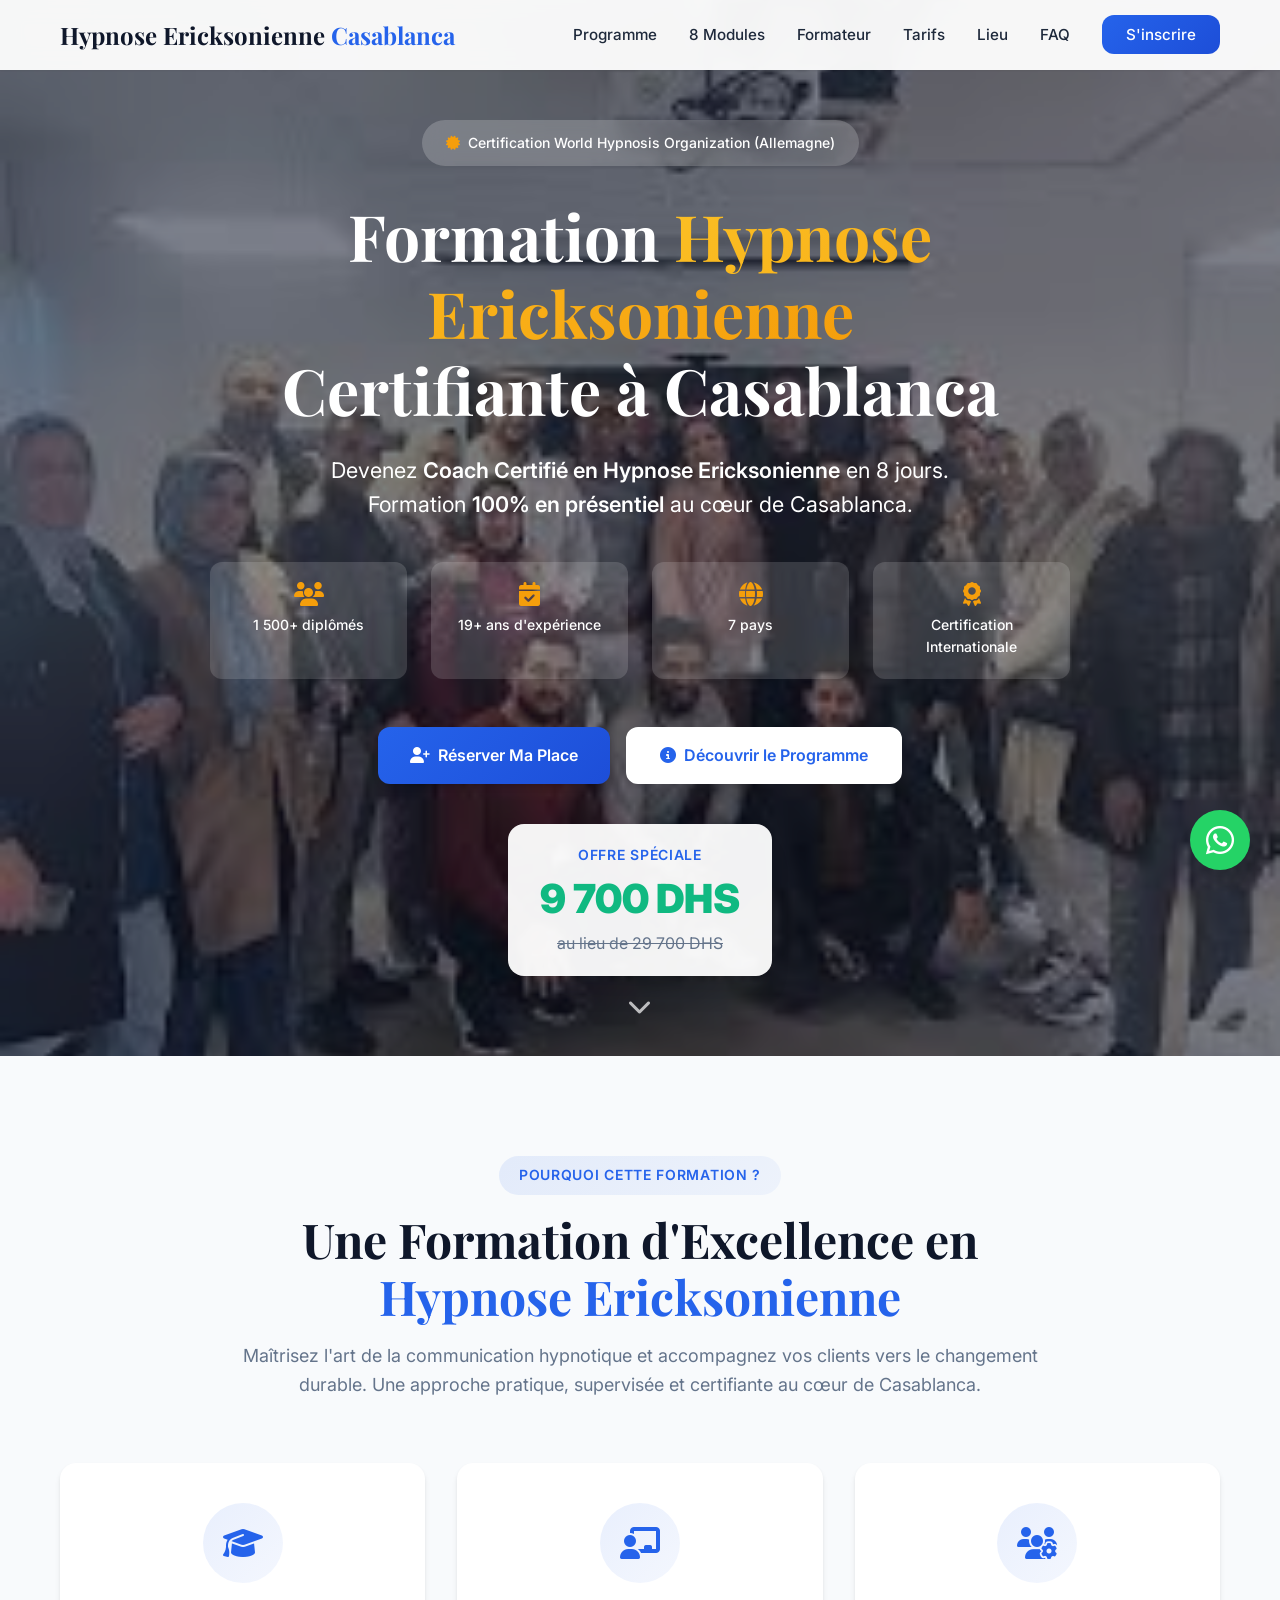
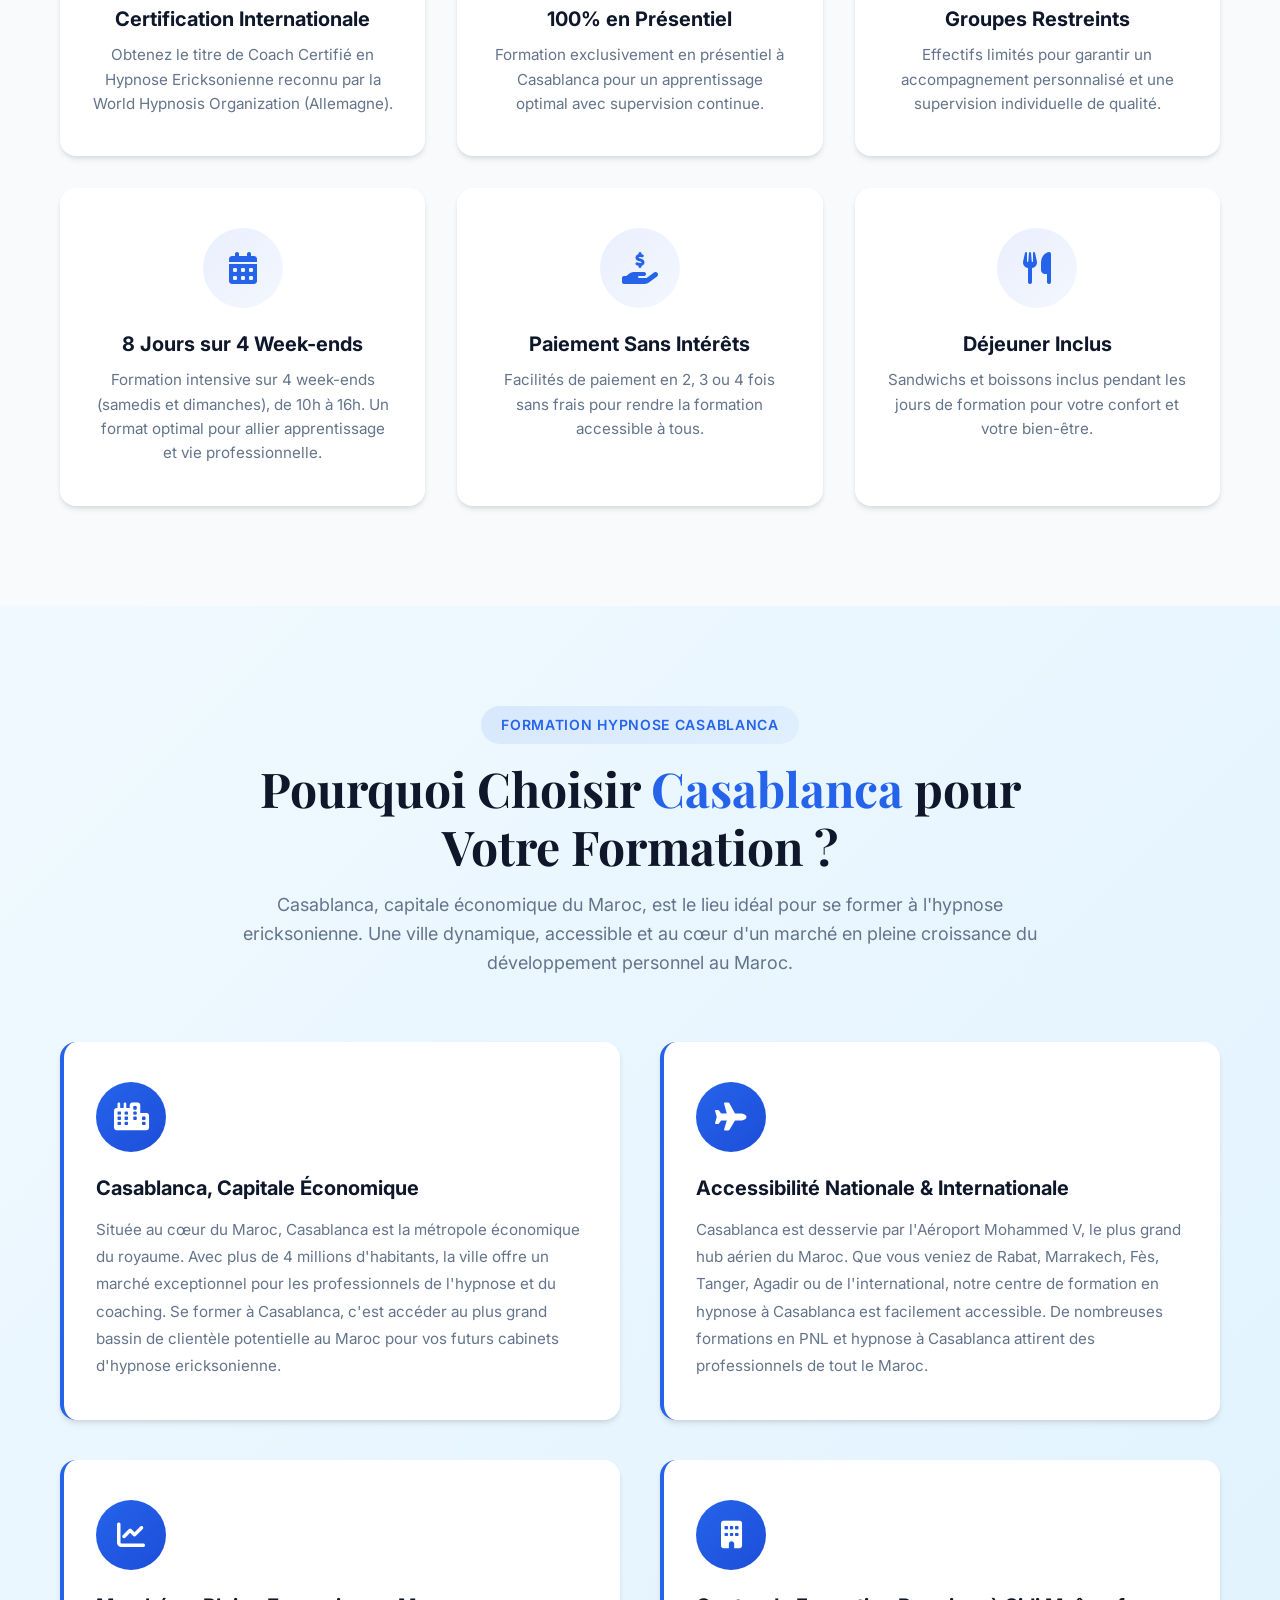
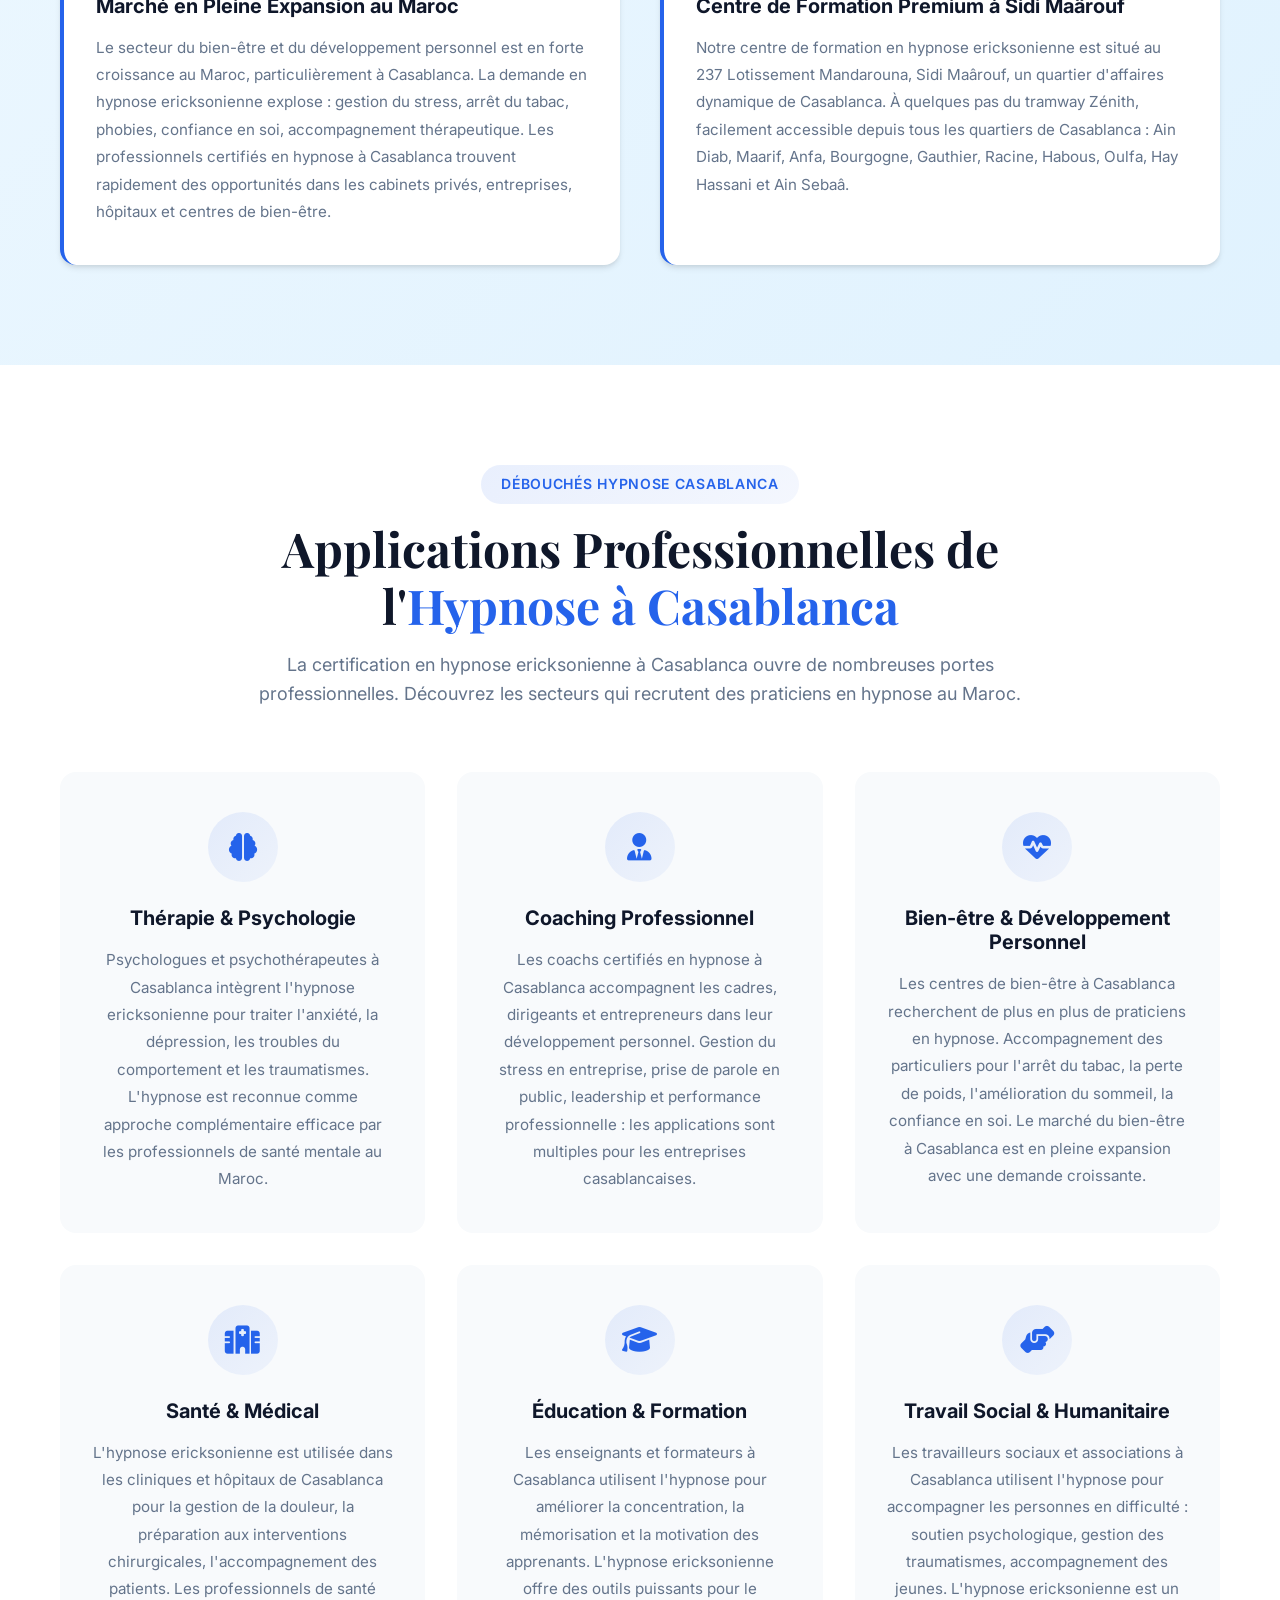
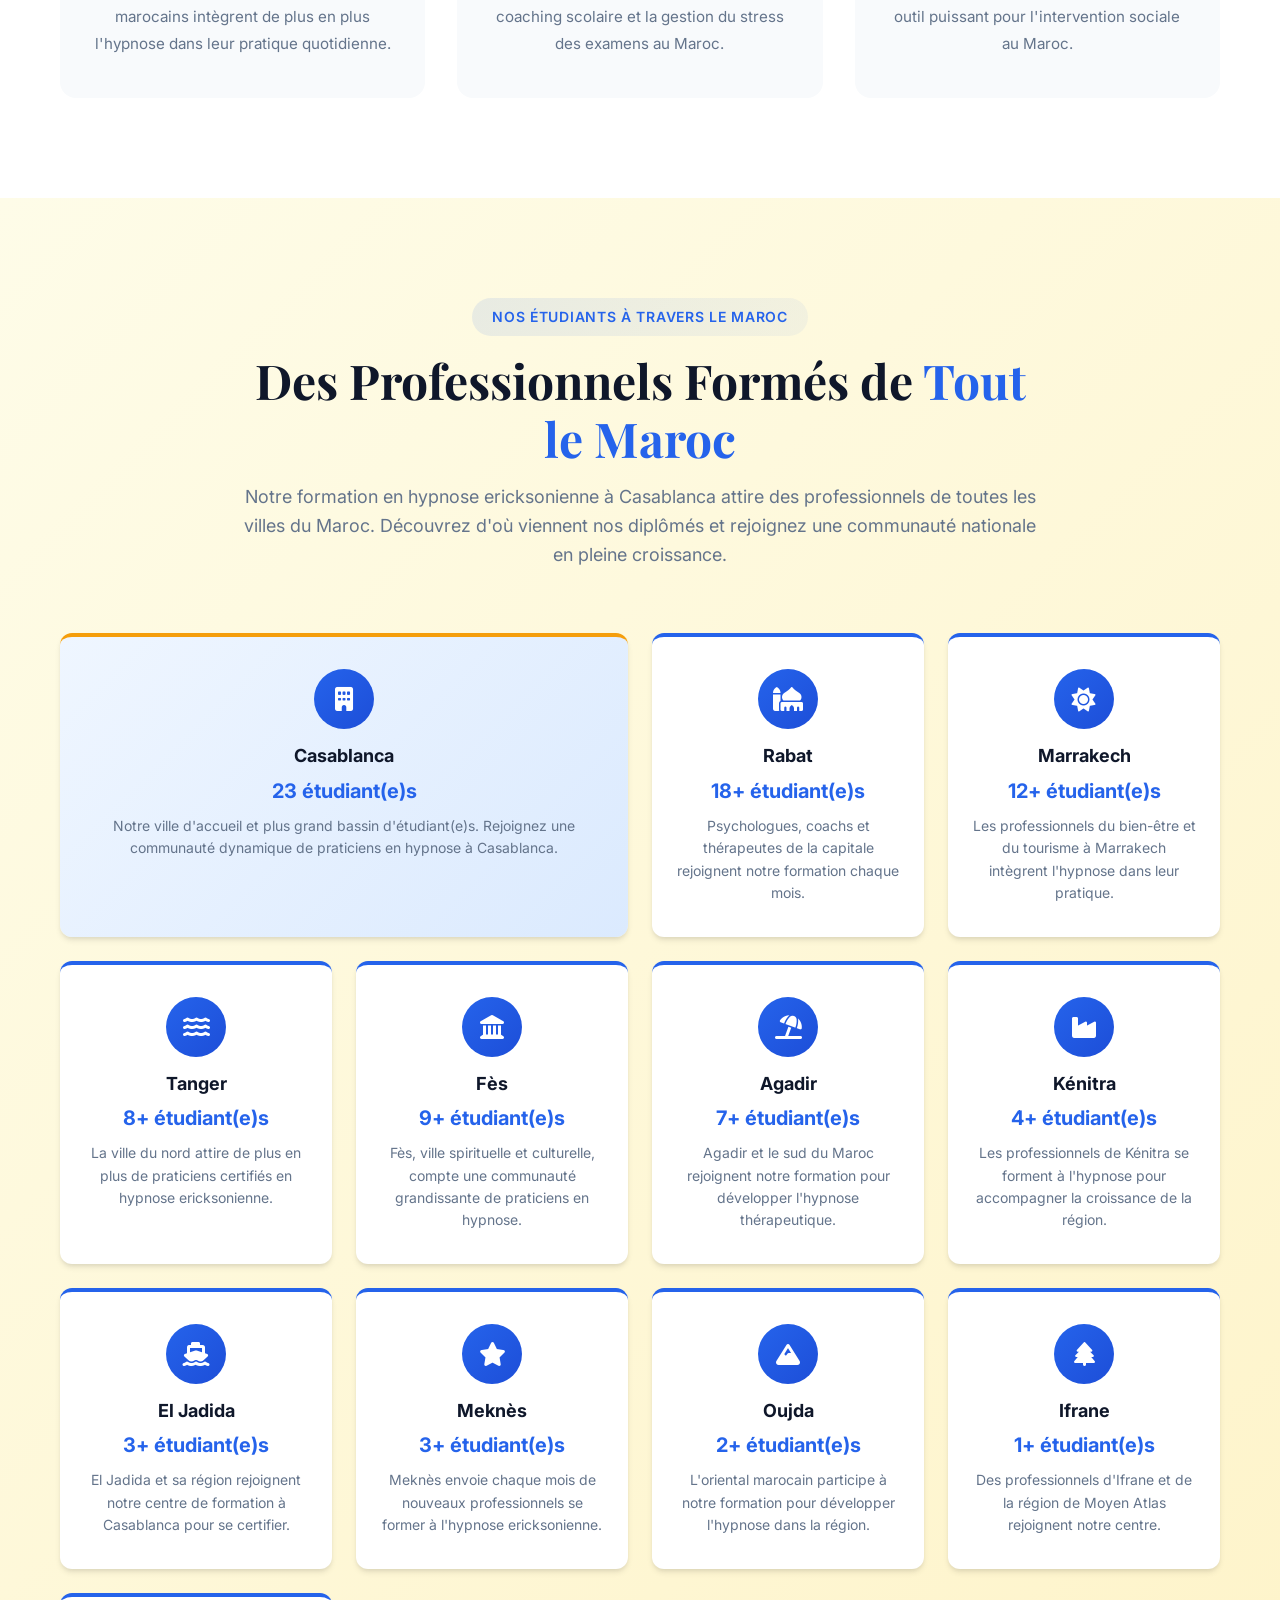
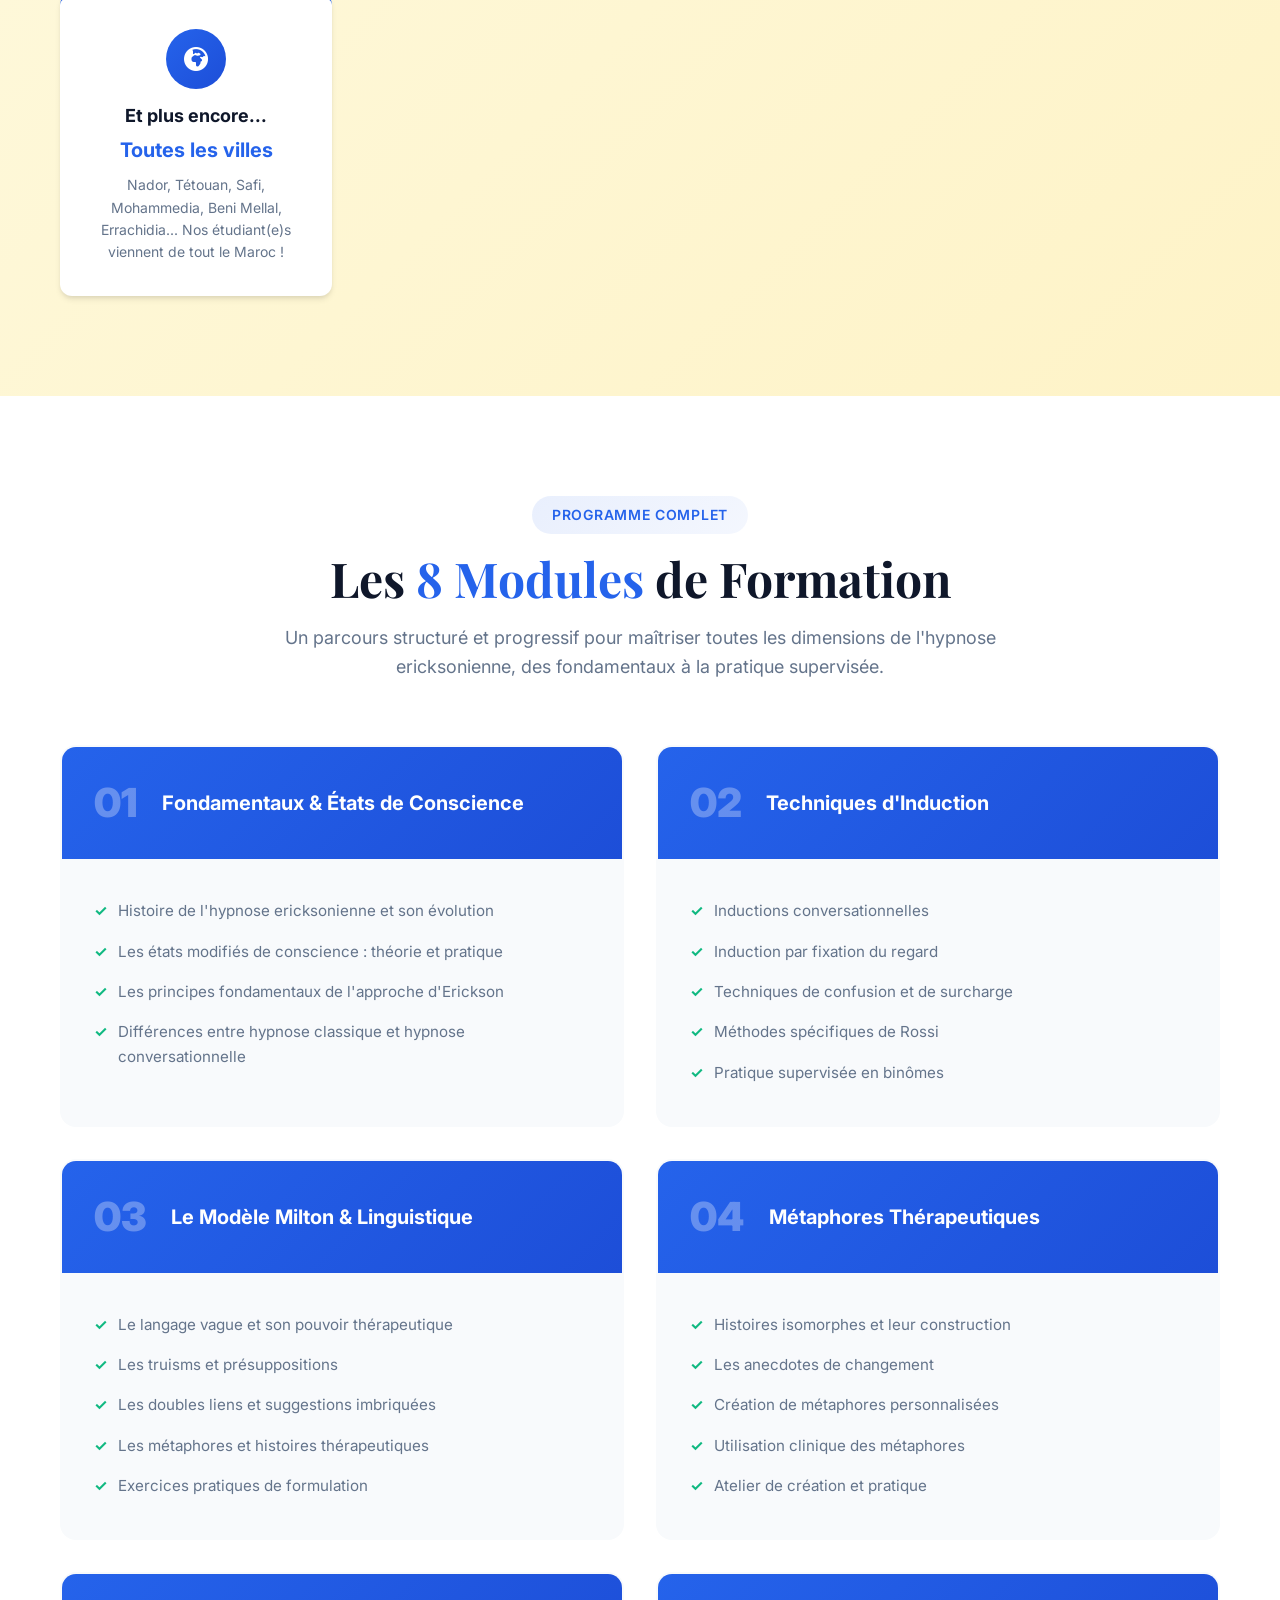
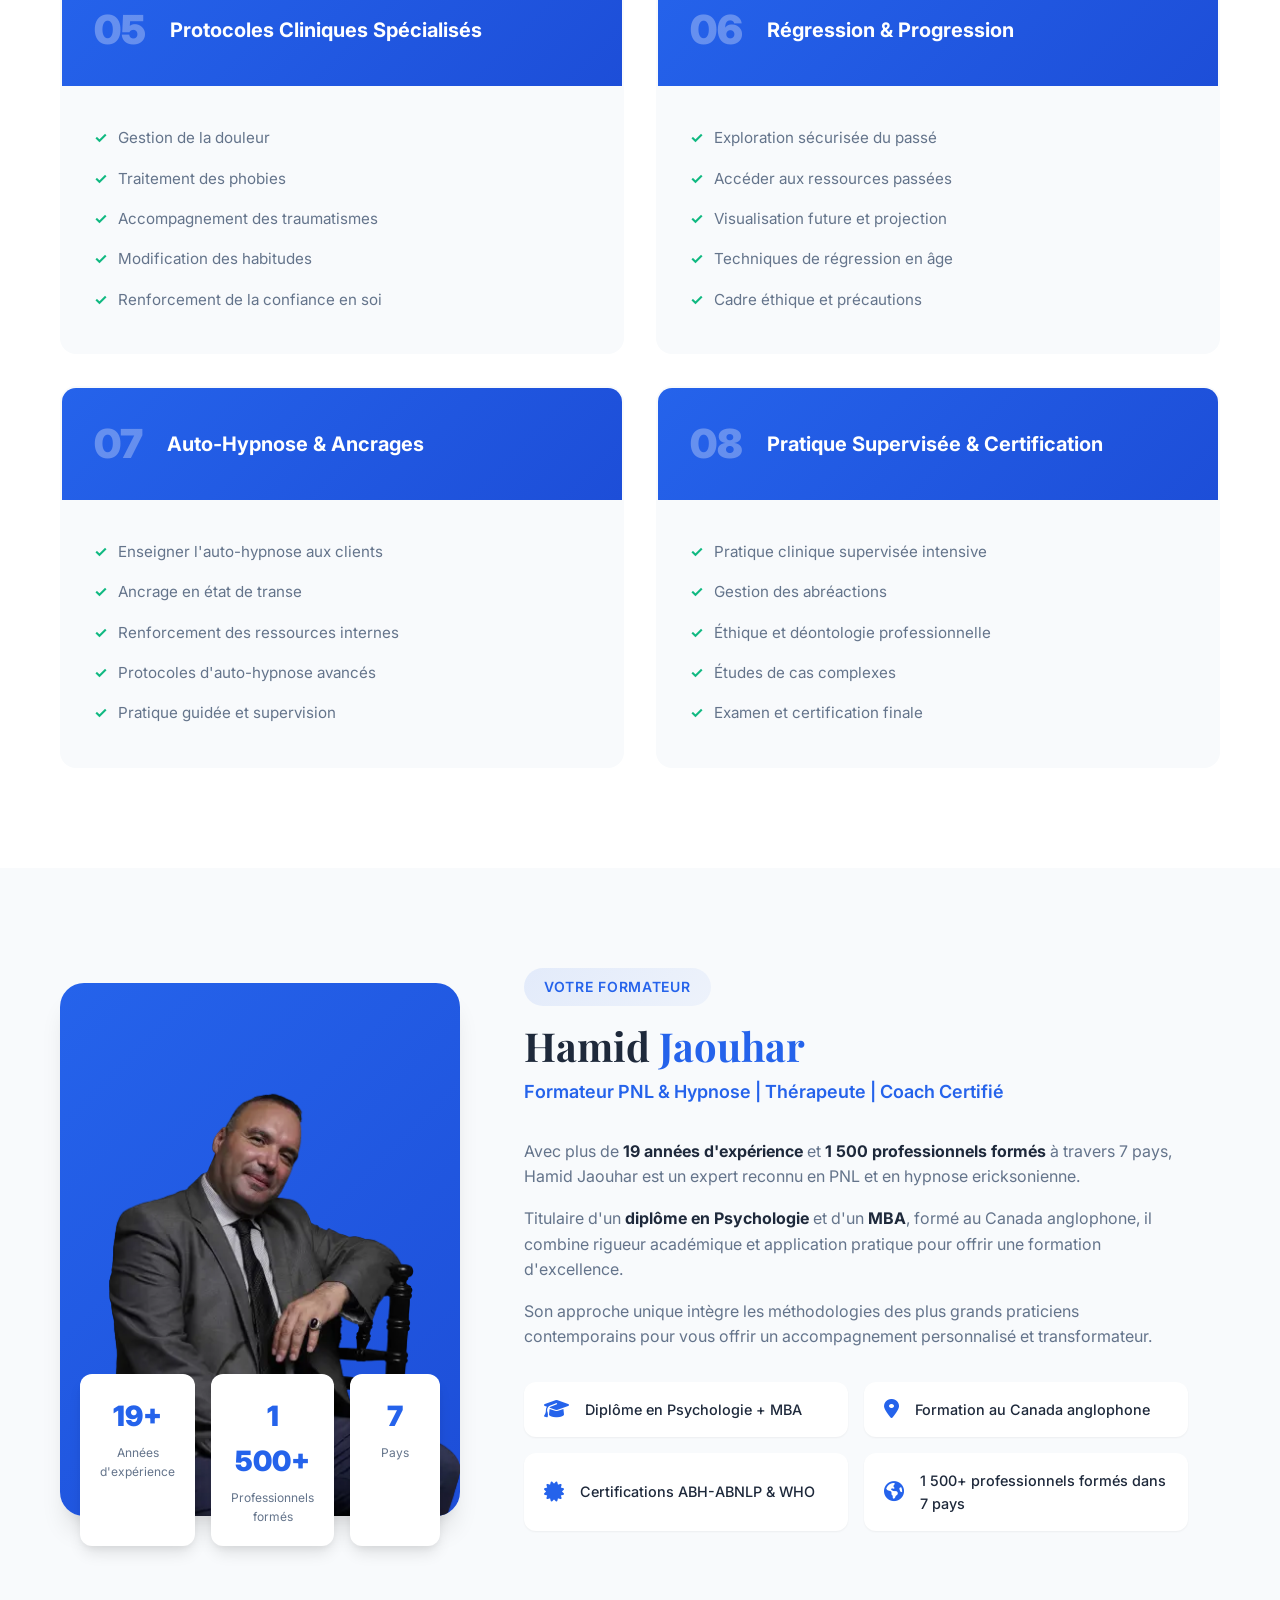
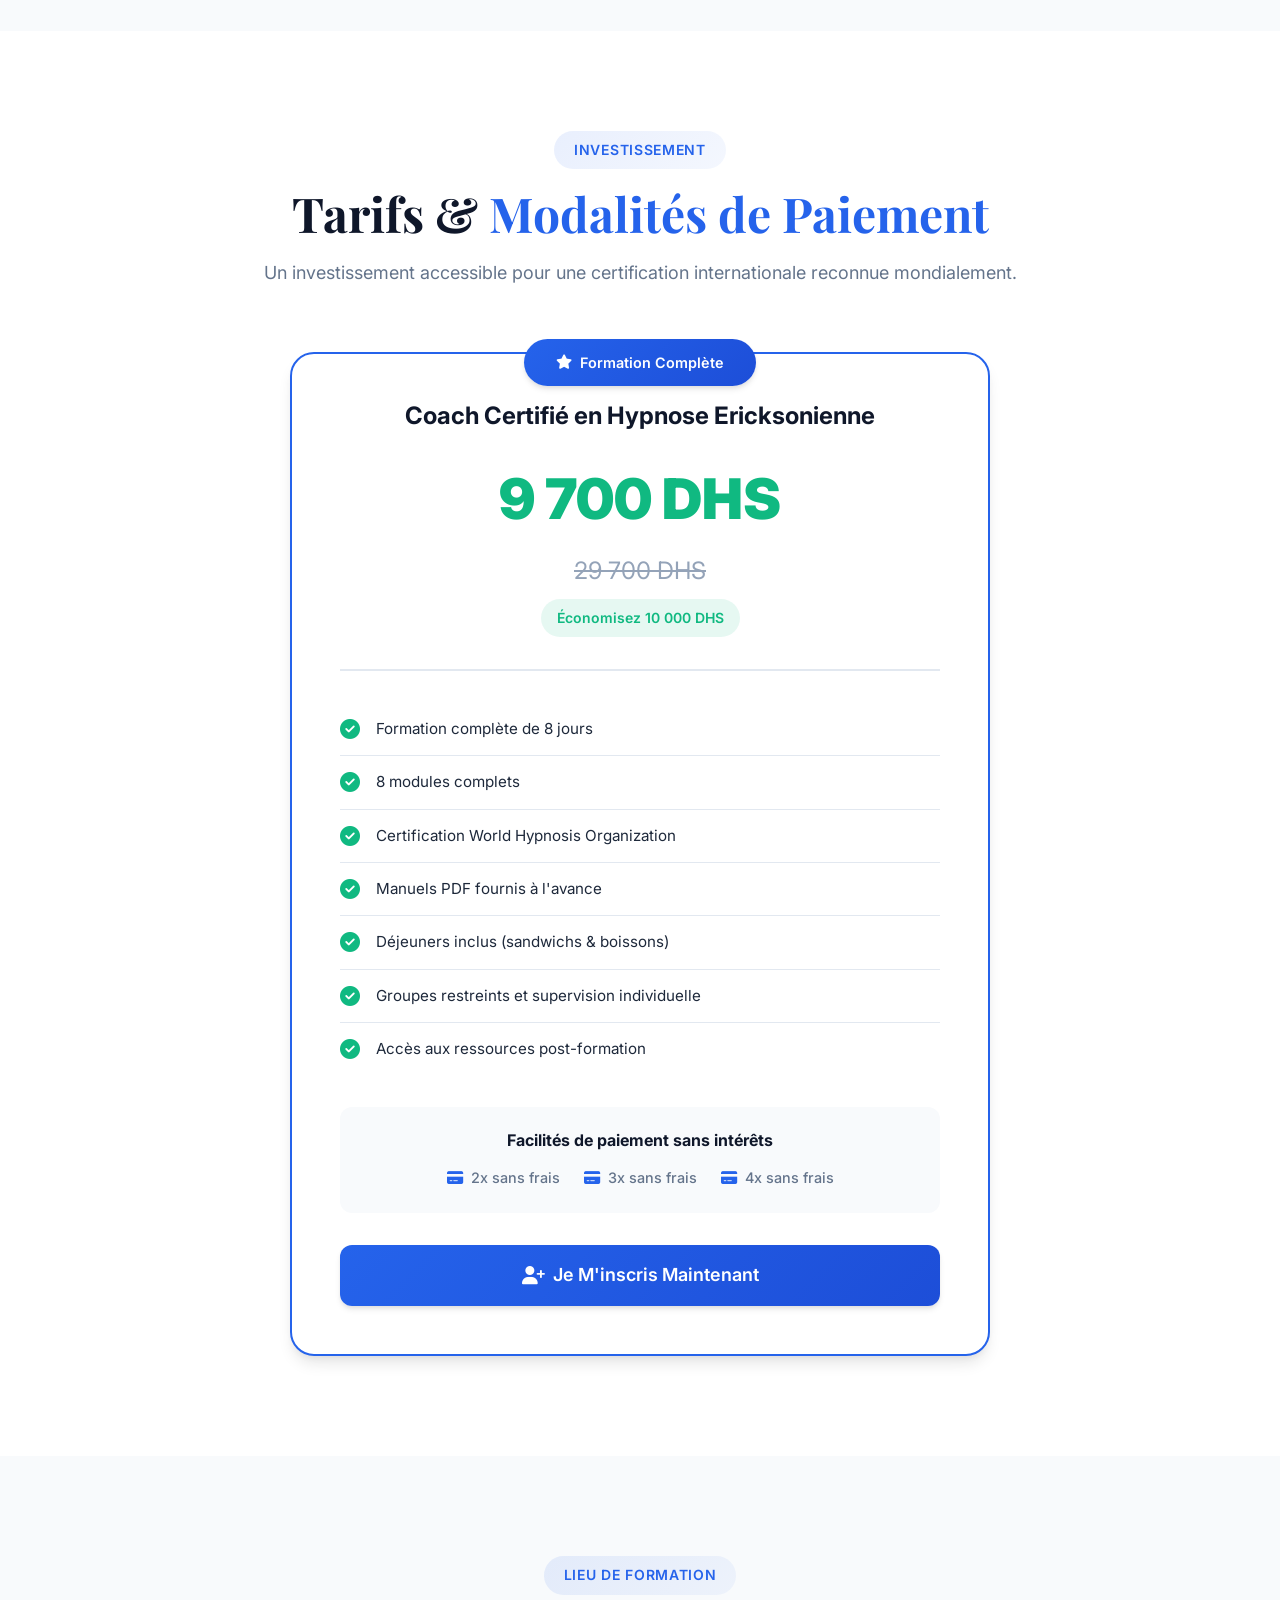
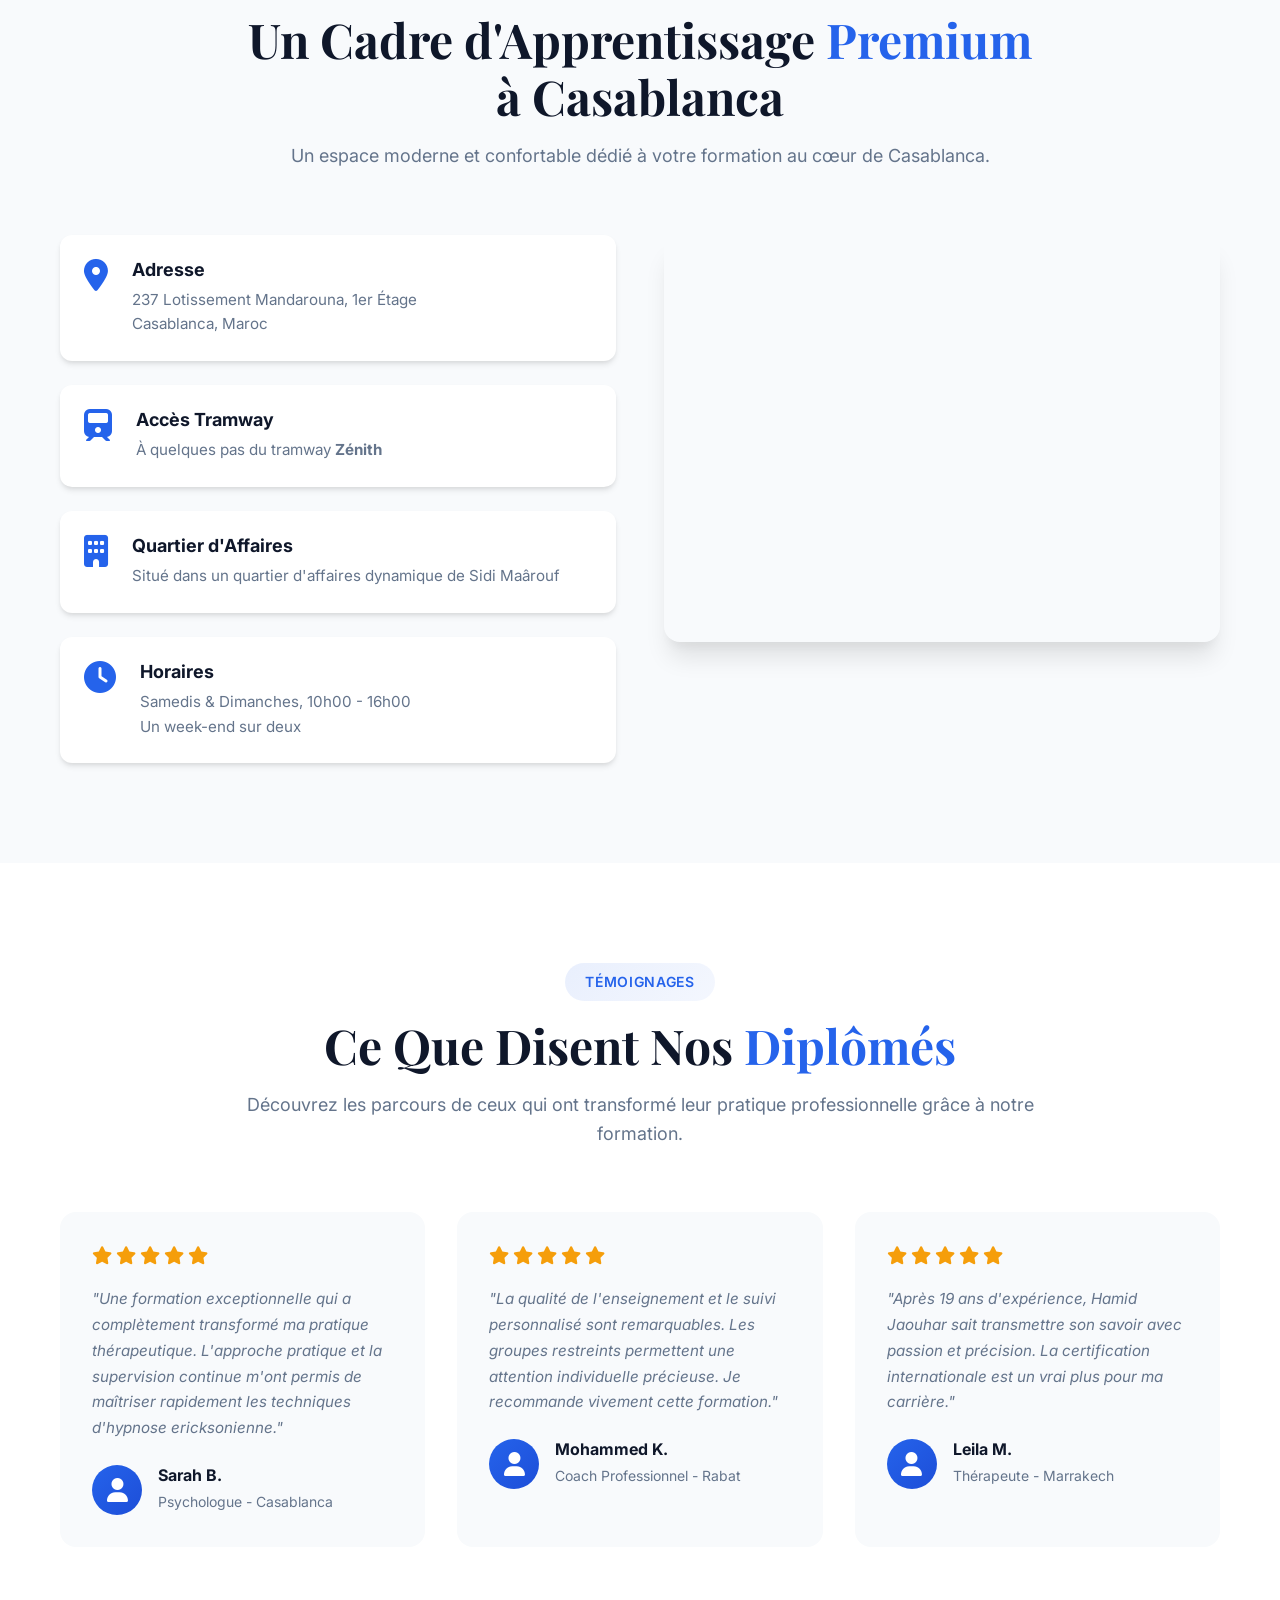
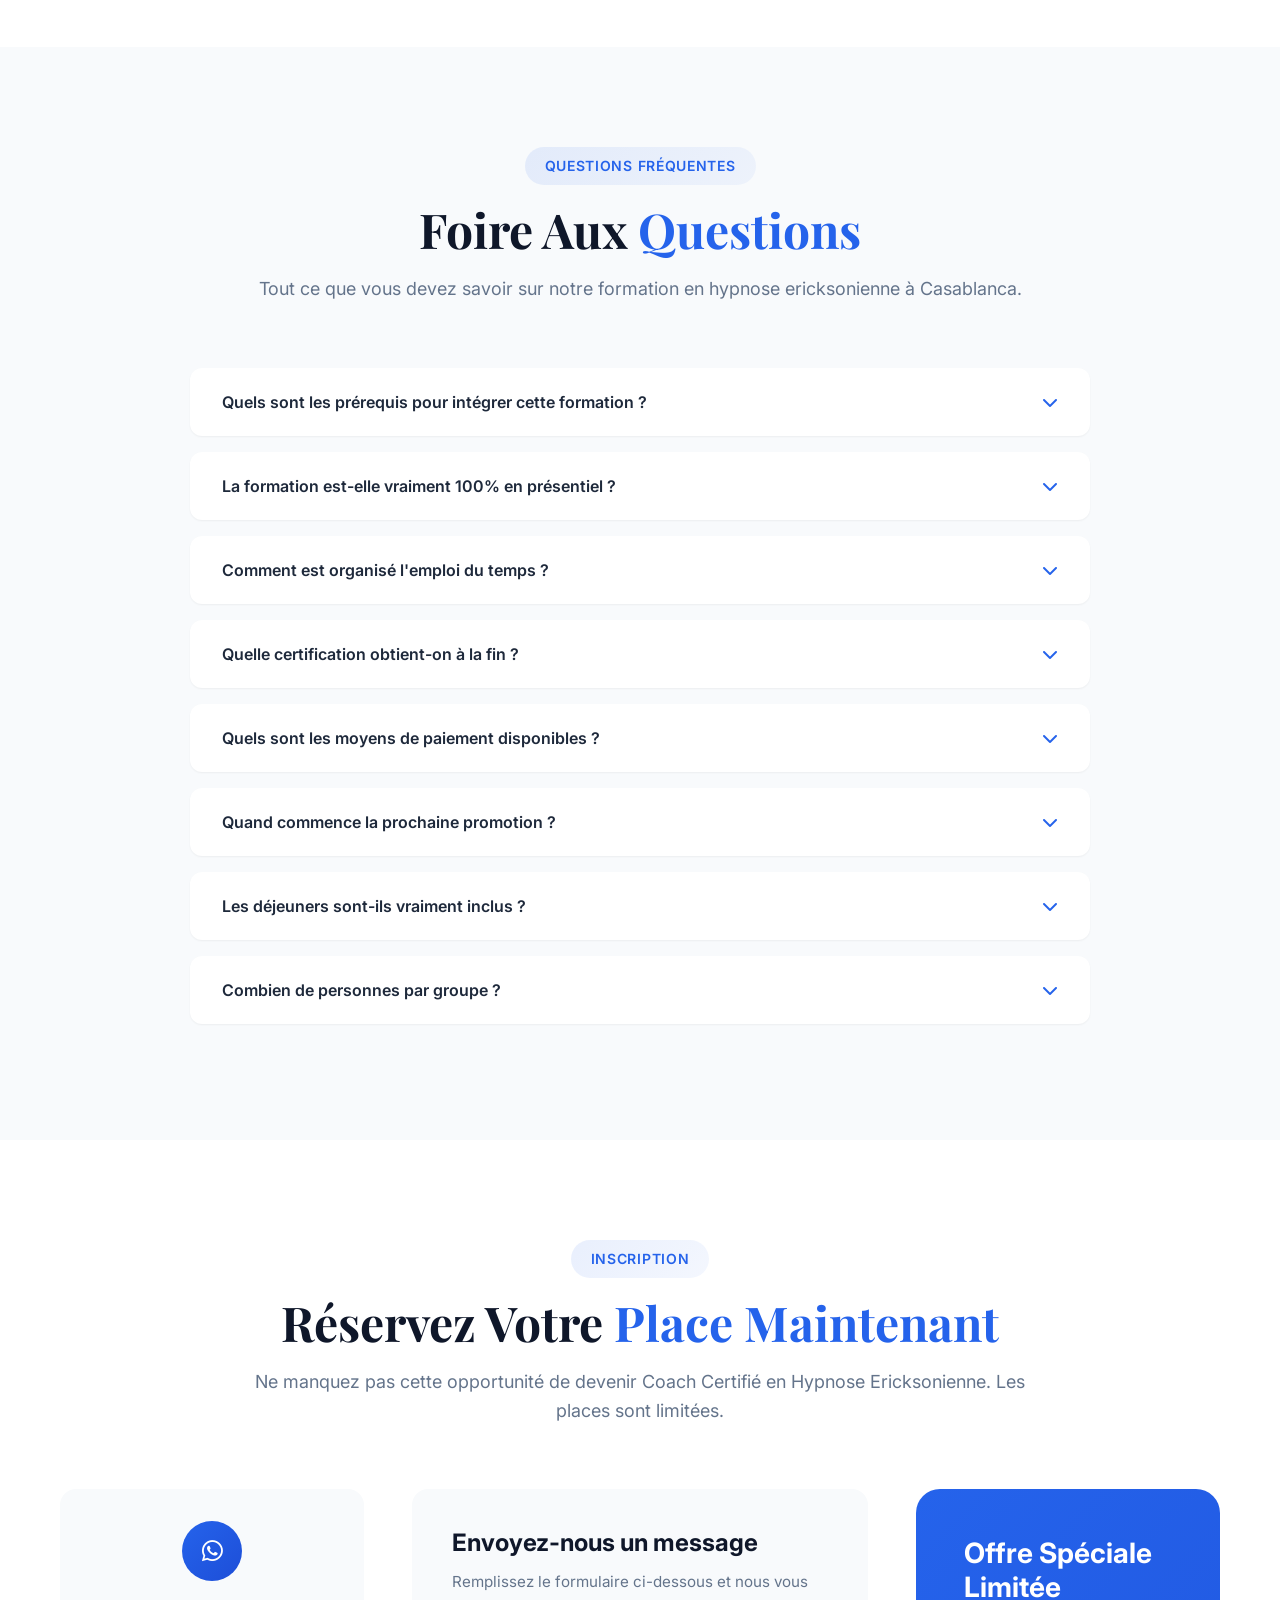
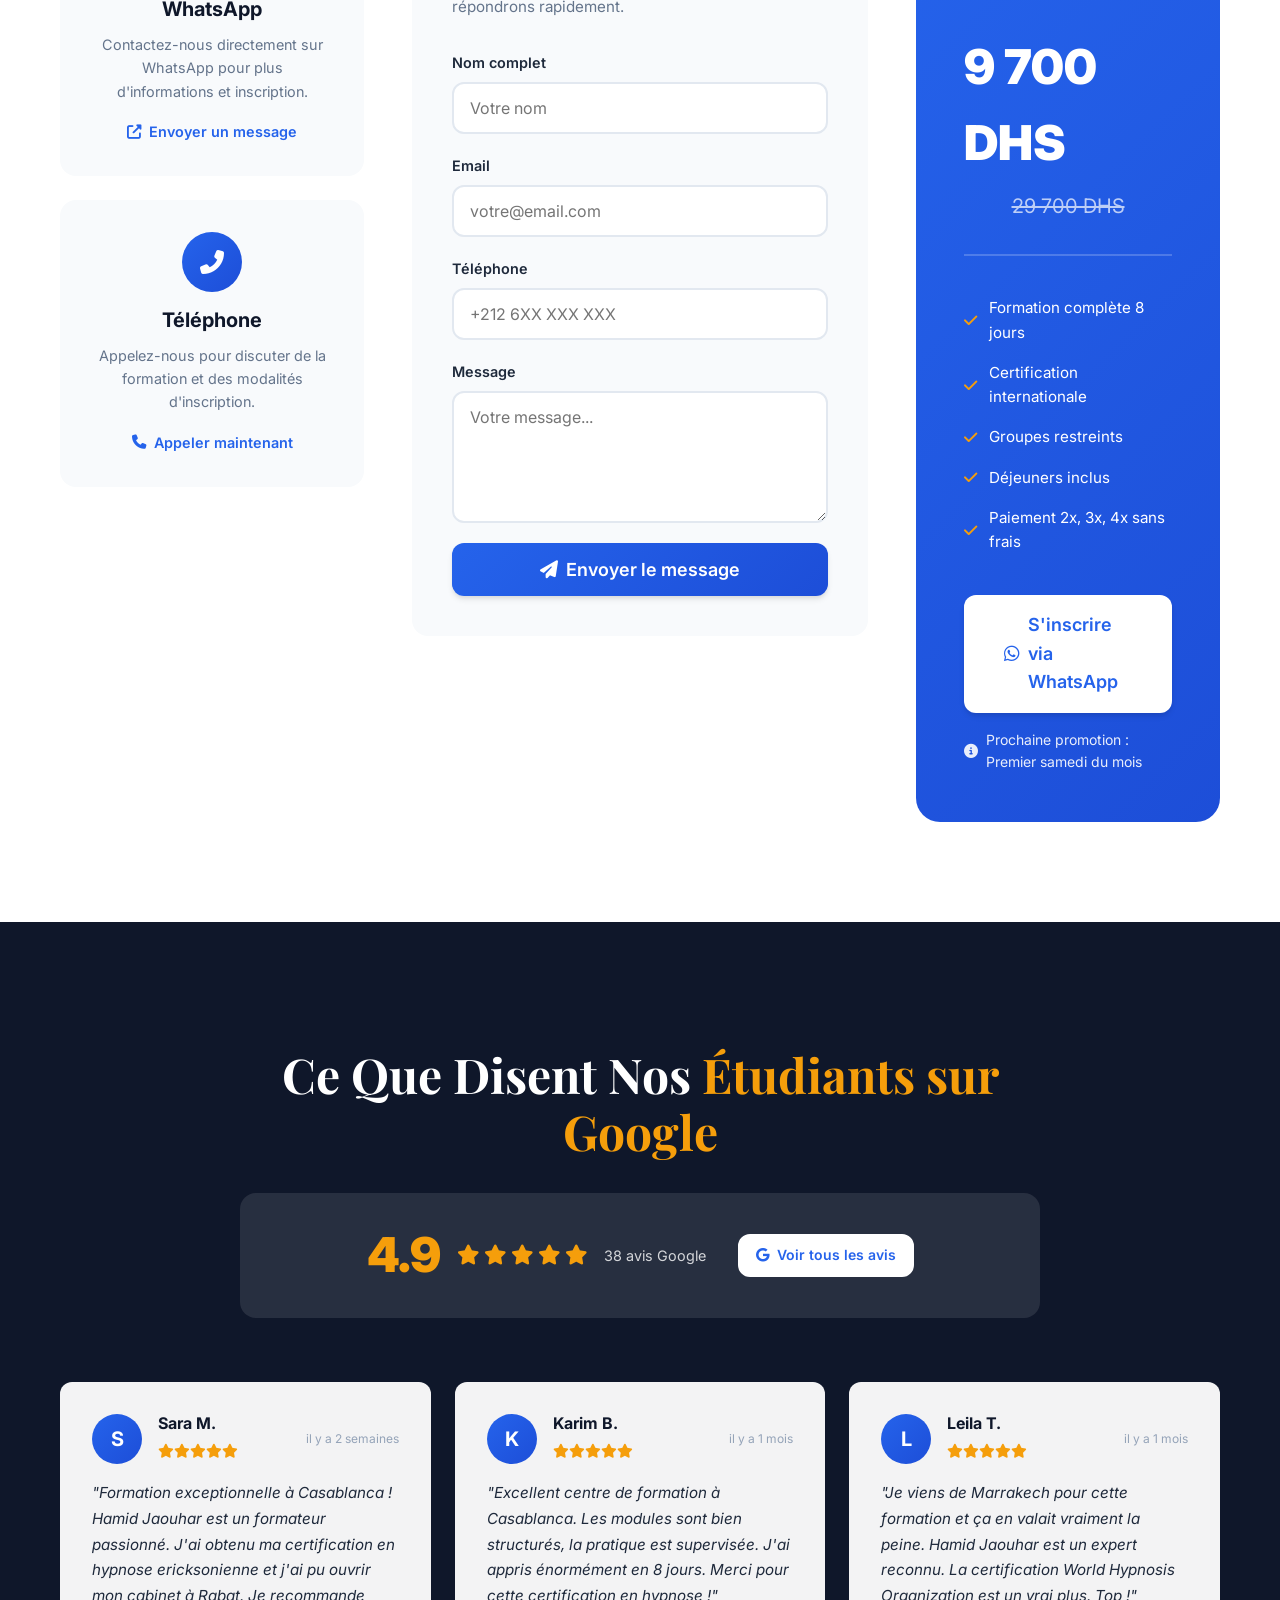
==== commit 157d8c97: "Add photo background to hero section with dark overlay Co-authored-by: Qwen-Coder <qwen-coder@alibab" ====
--- a/site-complet.html
+++ b/site-complet.html
@@ -73,10 +73,10 @@
 .mobile-menu-btn { display: none; flex-direction: column; gap: 5px; background: none; border: none; cursor: pointer; padding: 0.5rem; }
 .mobile-menu-btn span { width: 25px; height: 2px; background: var(--secondary-color); transition: var(--transition); }
 .hero { position: relative; min-height: 100vh; display: flex; align-items: center; justify-content: center; padding: 120px 20px 80px; overflow: hidden; }
-.hero-bg { position: absolute; top: 0; left: 0; right: 0; bottom: 0; z-index: -2; background: linear-gradient(135deg, #86c99c 0%, #6aad7e 100%); }
-.hero-pattern { position: absolute; top: 0; left: 0; right: 0; bottom: 0; z-index: -1; opacity: 0.1; background-image: radial-gradient(circle at 20% 50%, white 2px, transparent 2px), radial-gradient(circle at 80% 20%, white 1px, transparent 1px), radial-gradient(circle at 40% 80%, white 1.5px, transparent 1.5px); background-size: 100px 100px, 150px 150px, 200px 200px; }
-.hero-content { text-align: center; color: var(--secondary-color); max-width: 900px; }
-.hero-badge { display: inline-flex; align-items: center; gap: 0.5rem; background: rgba(255, 255, 255, 0.2); backdrop-filter: blur(10px); padding: 0.75rem 1.5rem; border-radius: 50px; font-size: 0.875rem; font-weight: 500; margin-bottom: 2rem; animation: fadeInDown 0.8s ease; }
+.hero-bg { position: absolute; top: 0; left: 0; right: 0; bottom: 0; z-index: -2; background: url('hero-bg.jpeg') center/cover no-repeat; }
+.hero-pattern { position: absolute; top: 0; left: 0; right: 0; bottom: 0; z-index: -1; background: rgba(15, 23, 42, 0.55); }
+.hero-content { text-align: center; color: white; max-width: 900px; }
+.hero-badge { display: inline-flex; align-items: center; gap: 0.5rem; background: rgba(255, 255, 255, 0.2); backdrop-filter: blur(10px); padding: 0.75rem 1.5rem; border-radius: 50px; font-size: 0.875rem; font-weight: 500; margin-bottom: 2rem; animation: fadeInDown 0.8s ease; color: white; }
 .hero-badge i { color: var(--accent-color); }
 .hero h1 { font-size: clamp(2.5rem, 5vw, 4rem); margin-bottom: 1.5rem; animation: fadeInUp 0.8s ease 0.2s both; }
 .hero h1 .highlight { background: linear-gradient(135deg, #fbbf24, #f59e0b); -webkit-background-clip: text; -webkit-text-fill-color: transparent; background-clip: text; }
